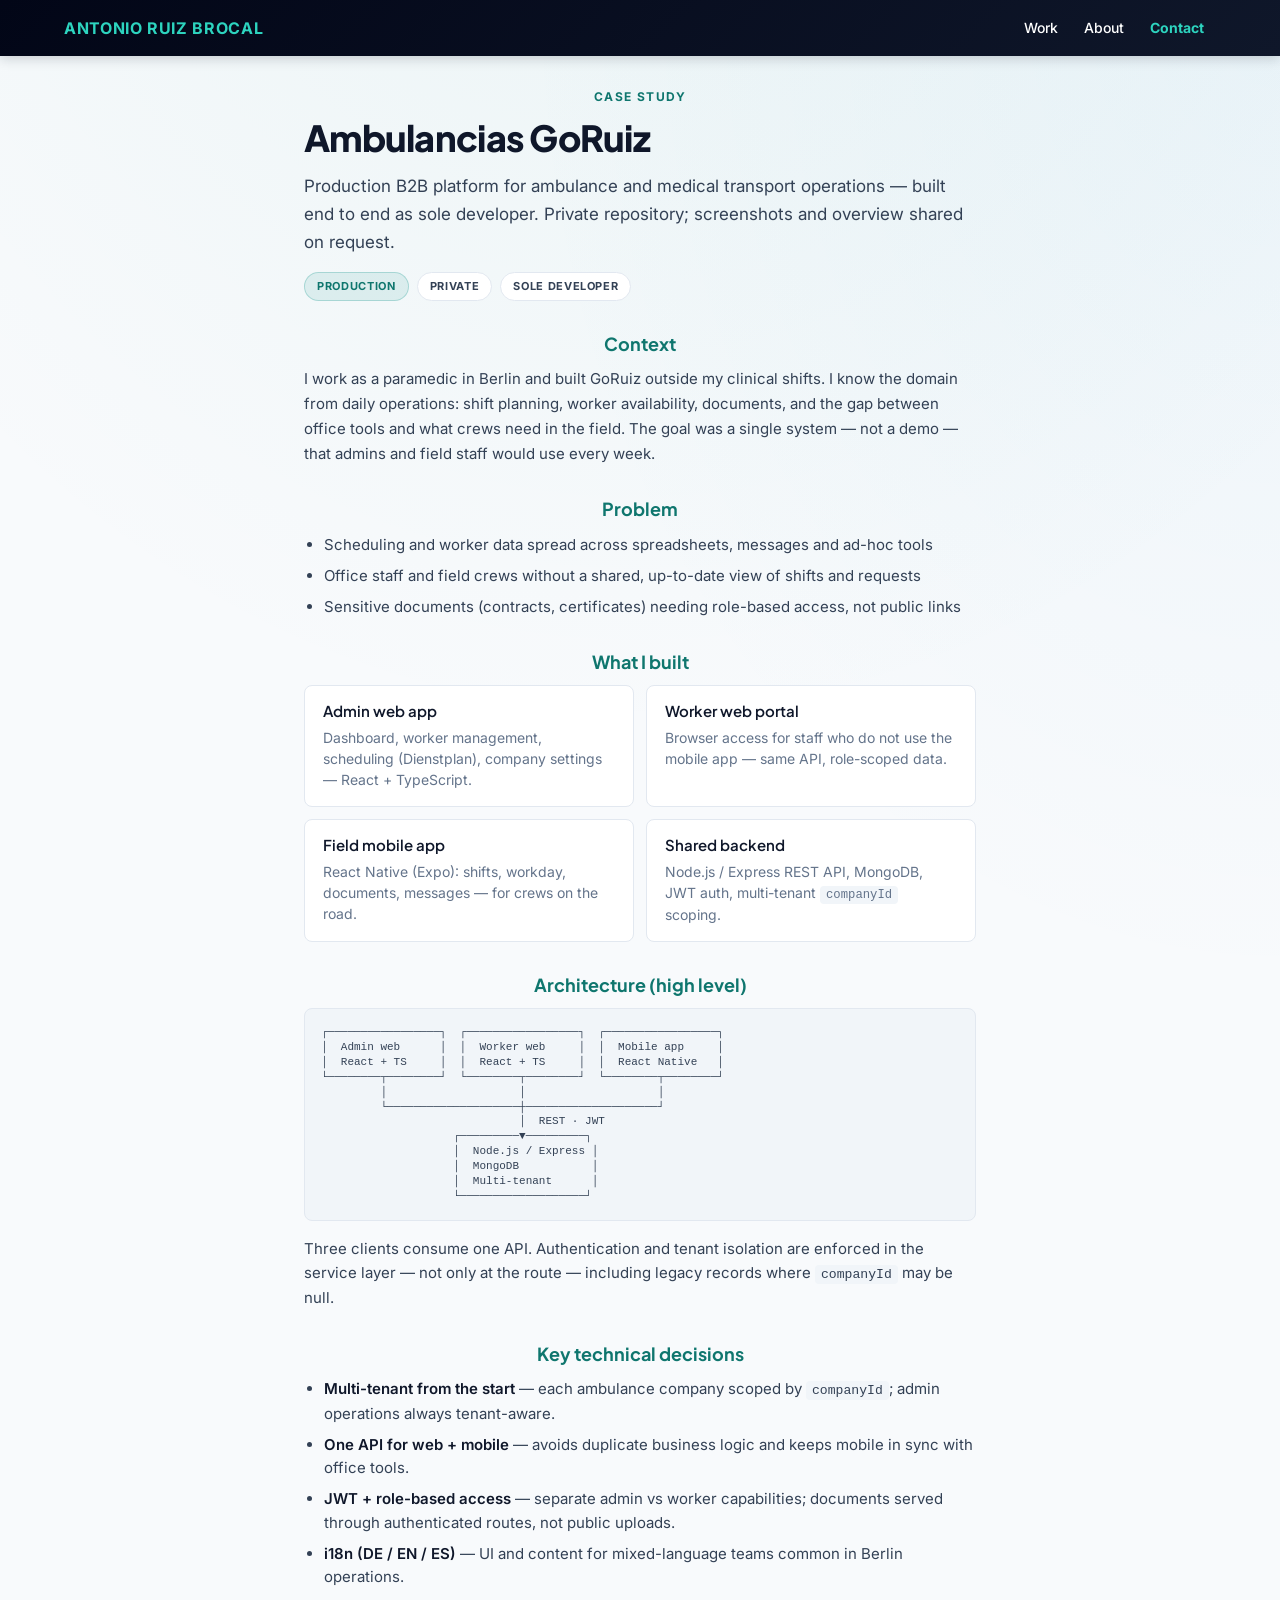
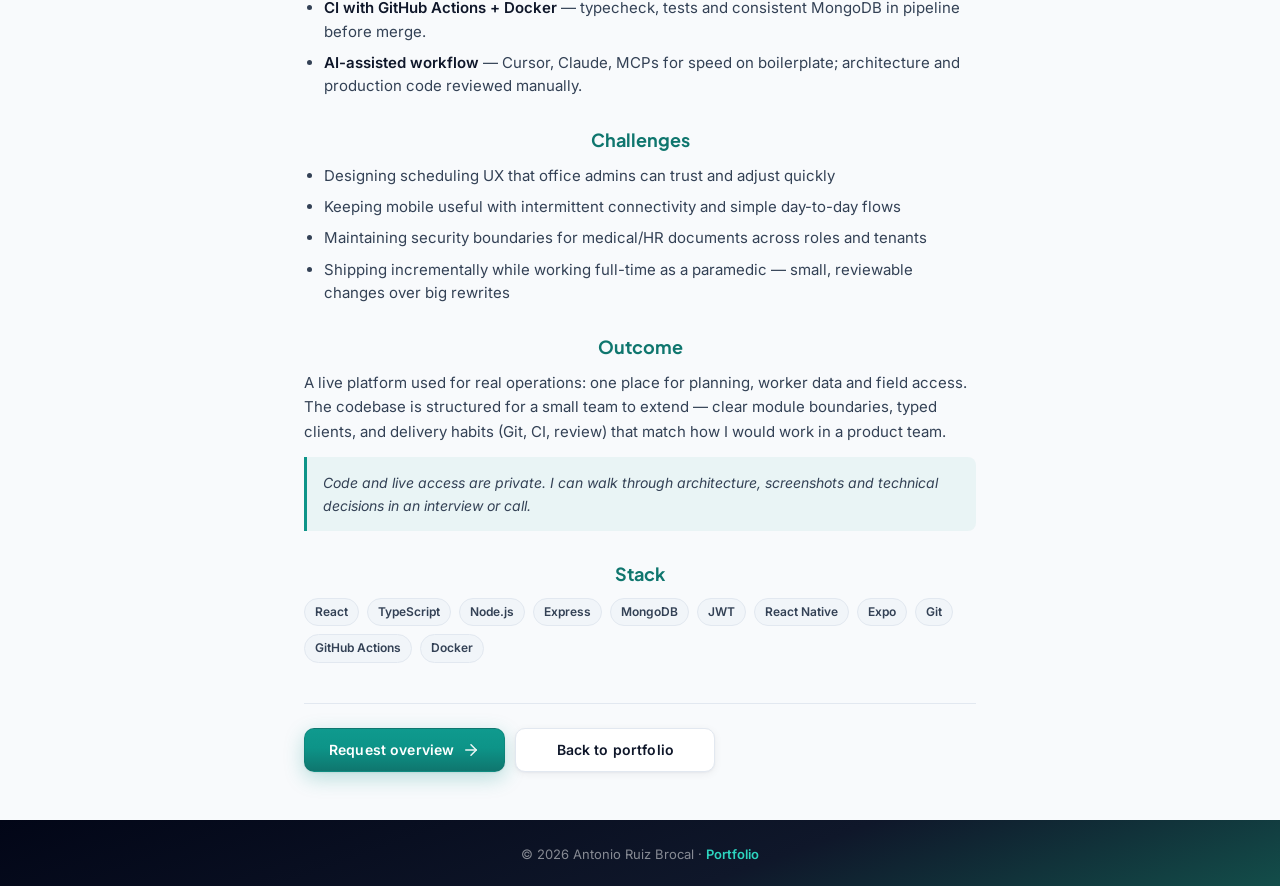
==== goruiz-case-study.html @ 302f7729 "Add GoRuiz technical case study page. Link a dedicated case study from the featured project with arc" ====
<!DOCTYPE html>
<html lang="en">
<head>
  <meta charset="UTF-8">
  <meta name="viewport" content="width=device-width, initial-scale=1.0">
  <meta name="description" content="Case study: Ambulancias GoRuiz — production B2B platform for ambulance operations. Full-stack: React, TypeScript, Node.js, React Native.">
  <title>Case study · Ambulancias GoRuiz | Antonio Ruiz Brocal</title>
  <link rel="preconnect" href="https://fonts.googleapis.com">
  <link rel="preconnect" href="https://fonts.gstatic.com" crossorigin>
  <link href="https://fonts.googleapis.com/css2?family=Inter:wght@400;500;600;700&family=Plus+Jakarta+Sans:wght@600;700;800&display=swap" rel="stylesheet">
  <link rel="stylesheet" href="styles.css">
</head>
<body>

  <header class="site-header">
    <div class="header-inner">
      <div class="logo"><a href="index.html">Antonio Ruiz Brocal</a></div>
      <button class="nav-toggle" type="button" aria-expanded="false" aria-controls="main-nav" aria-label="Open menu">
        <span class="nav-toggle-bar"></span>
        <span class="nav-toggle-bar"></span>
        <span class="nav-toggle-bar"></span>
      </button>
      <nav class="main-nav" id="main-nav">
        <ul>
          <li><a href="index.html#proyectos" class="nav-link">Work</a></li>
          <li><a href="index.html#about_me" class="nav-link">About</a></li>
          <li><a href="index.html#contacto" class="nav-link nav-link-cta">Contact</a></li>
        </ul>
      </nav>
    </div>
  </header>

  <main class="case-study-page">
    <article class="section-inner case-study-article">
      <p class="section-label">Case study</p>
      <header class="case-study-header">
        <h1>Ambulancias GoRuiz</h1>
        <p class="case-study-lead">
          Production B2B platform for ambulance and medical transport operations — built end to end as sole developer.
          Private repository; screenshots and overview shared on request.
        </p>
        <div class="project-badges">
          <span class="project-type">Production</span>
          <span class="project-type project-type-muted">Private</span>
          <span class="project-type project-type-muted">Sole developer</span>
        </div>
      </header>

      <section class="case-study-section">
        <h2>Context</h2>
        <p>
          I work as a paramedic in Berlin and built GoRuiz outside my clinical shifts. I know the domain from daily
          operations: shift planning, worker availability, documents, and the gap between office tools and what crews
          need in the field. The goal was a single system — not a demo — that admins and field staff would use every week.
        </p>
      </section>

      <section class="case-study-section">
        <h2>Problem</h2>
        <ul class="case-study-list">
          <li>Scheduling and worker data spread across spreadsheets, messages and ad-hoc tools</li>
          <li>Office staff and field crews without a shared, up-to-date view of shifts and requests</li>
          <li>Sensitive documents (contracts, certificates) needing role-based access, not public links</li>
        </ul>
      </section>

      <section class="case-study-section">
        <h2>What I built</h2>
        <div class="case-study-grid">
          <div class="case-study-card">
            <h3>Admin web app</h3>
            <p>Dashboard, worker management, scheduling (Dienstplan), company settings — React + TypeScript.</p>
          </div>
          <div class="case-study-card">
            <h3>Worker web portal</h3>
            <p>Browser access for staff who do not use the mobile app — same API, role-scoped data.</p>
          </div>
          <div class="case-study-card">
            <h3>Field mobile app</h3>
            <p>React Native (Expo): shifts, workday, documents, messages — for crews on the road.</p>
          </div>
          <div class="case-study-card">
            <h3>Shared backend</h3>
            <p>Node.js / Express REST API, MongoDB, JWT auth, multi-tenant <code>companyId</code> scoping.</p>
          </div>
        </div>
      </section>

      <section class="case-study-section">
        <h2>Architecture (high level)</h2>
        <pre class="case-study-diagram" aria-label="Architecture diagram">┌─────────────────┐  ┌─────────────────┐  ┌─────────────────┐
│  Admin web      │  │  Worker web     │  │  Mobile app     │
│  React + TS     │  │  React + TS     │  │  React Native   │
└────────┬────────┘  └────────┬────────┘  └────────┬────────┘
         │                    │                    │
         └────────────────────┼────────────────────┘
                              │  REST · JWT
                    ┌─────────▼─────────┐
                    │  Node.js / Express │
                    │  MongoDB           │
                    │  Multi-tenant      │
                    └───────────────────┘</pre>
        <p>
          Three clients consume one API. Authentication and tenant isolation are enforced in the service layer —
          not only at the route — including legacy records where <code>companyId</code> may be null.
        </p>
      </section>

      <section class="case-study-section">
        <h2>Key technical decisions</h2>
        <ul class="case-study-list">
          <li><strong>Multi-tenant from the start</strong> — each ambulance company scoped by <code>companyId</code>; admin operations always tenant-aware.</li>
          <li><strong>One API for web + mobile</strong> — avoids duplicate business logic and keeps mobile in sync with office tools.</li>
          <li><strong>JWT + role-based access</strong> — separate admin vs worker capabilities; documents served through authenticated routes, not public uploads.</li>
          <li><strong>i18n (DE / EN / ES)</strong> — UI and content for mixed-language teams common in Berlin operations.</li>
          <li><strong>CI with GitHub Actions + Docker</strong> — typecheck, tests and consistent MongoDB in pipeline before merge.</li>
          <li><strong>AI-assisted workflow</strong> — Cursor, Claude, MCPs for speed on boilerplate; architecture and production code reviewed manually.</li>
        </ul>
      </section>

      <section class="case-study-section">
        <h2>Challenges</h2>
        <ul class="case-study-list">
          <li>Designing scheduling UX that office admins can trust and adjust quickly</li>
          <li>Keeping mobile useful with intermittent connectivity and simple day-to-day flows</li>
          <li>Maintaining security boundaries for medical/HR documents across roles and tenants</li>
          <li>Shipping incrementally while working full-time as a paramedic — small, reviewable changes over big rewrites</li>
        </ul>
      </section>

      <section class="case-study-section">
        <h2>Outcome</h2>
        <p>
          A live platform used for real operations: one place for planning, worker data and field access.
          The codebase is structured for a small team to extend — clear module boundaries, typed clients,
          and delivery habits (Git, CI, review) that match how I would work in a product team.
        </p>
        <p class="case-study-note">
          Code and live access are private. I can walk through architecture, screenshots and technical decisions in an interview or call.
        </p>
      </section>

      <section class="case-study-section">
        <h2>Stack</h2>
        <ul class="stack-tags stack-tags-sm">
          <li>React</li><li>TypeScript</li><li>Node.js</li><li>Express</li><li>MongoDB</li>
          <li>JWT</li><li>React Native</li><li>Expo</li><li>Git</li><li>GitHub Actions</li><li>Docker</li>
        </ul>
      </section>

      <div class="case-study-actions">
        <a href="index.html#contacto" class="btn btn-primary btn-project">
          <span>Request overview</span>
          <svg class="btn-svg" width="18" height="18" viewBox="0 0 24 24" fill="none" stroke="currentColor" stroke-width="2" stroke-linecap="round" stroke-linejoin="round" aria-hidden="true"><path d="M5 12h14"/><path d="m12 5 7 7-7 7"/></svg>
        </a>
        <a href="index.html#proyectos" class="btn btn-secondary btn-project">Back to portfolio</a>
      </div>
    </article>
  </main>

  <footer class="page-footer case-study-footer">
    <div class="section-inner">
      <p class="footer-copy">&copy; 2026 Antonio Ruiz Brocal · <a class="back" href="index.html">Portfolio</a></p>
    </div>
  </footer>

  <script src="script.js"></script>
</body>
</html>
---- styles.css ----
/* =============================================
   Design tokens
   ============================================= */
:root {
  /* Slate + Teal — Option A */
  --color-slate-950: #020617;
  --color-slate-900: #0f172a;
  --color-slate-800: #1e293b;
  --color-slate-700: #334155;
  --color-teal-700: #0f766e;
  --color-teal-600: #0d9488;
  --color-teal-400: #2dd4bf;
  --color-sky-600: #0284c7;
  --color-bg: #f8fafc;
  --color-bg-alt: #f1f5f9;
  --color-surface: #ffffff;
  --color-text: #334155;
  --color-text-muted: #64748b;
  --color-border: #e2e8f0;
  --color-heading: #0f172a;
  /* Semantic aliases used across the stylesheet */
  --color-navy: var(--color-slate-900);
  --color-navy-dark: var(--color-slate-950);
  --color-accent: var(--color-teal-600);
  --color-accent-hover: var(--color-teal-700);
  --color-accent-light: var(--color-teal-400);
  --color-link: var(--color-sky-600);
  --header-height: 3.5rem;
  --radius: 12px;
  --radius-sm: 8px;
  --shadow-sm: 0 1px 3px rgba(15, 23, 42, 0.06);
  --shadow-md: 0 4px 20px rgba(15, 23, 42, 0.1);
  --max-width: 72rem;
  --font: "Inter", system-ui, -apple-system, sans-serif;
  --font-display: "Plus Jakarta Sans", var(--font);
}

/* =============================================
   Base
   ============================================= */
*,
*::before,
*::after {
  box-sizing: border-box;
}

html {
  scroll-behavior: smooth;
  scroll-padding-top: calc(var(--header-height) + 1rem);
}

body {
  margin: 0;
  font-family: var(--font);
  font-size: 0.9375rem;
  line-height: 1.55;
  color: var(--color-text);
  background-color: var(--color-bg);
  background-image:
    radial-gradient(ellipse 80% 50% at 50% -20%, rgba(13, 148, 136, 0.07), transparent),
    radial-gradient(ellipse 60% 40% at 100% 0%, rgba(2, 132, 199, 0.05), transparent);
  -webkit-font-smoothing: antialiased;
}

img {
  max-width: 100%;
  height: auto;
  display: block;
}

a {
  color: inherit;
}

strong {
  font-weight: 600;
  color: var(--color-heading);
}

h1, h2, h3, h4 {
  color: var(--color-heading);
  line-height: 1.25;
  margin-top: 0;
  font-family: var(--font-display);
}

.text-gradient {
  background: linear-gradient(135deg, var(--color-teal-600) 0%, var(--color-teal-400) 50%, var(--color-sky-600) 100%);
  -webkit-background-clip: text;
  background-clip: text;
  -webkit-text-fill-color: transparent;
}

h1 {
  font-size: clamp(1.75rem, 5vw, 2.75rem);
  font-weight: 800;
  margin-bottom: 0.875rem;
  text-align: left;
  letter-spacing: -0.02em;
}

h2,
.section-heading {
  font-size: clamp(1.25rem, 3.5vw, 1.625rem);
  font-weight: 700;
  text-align: center;
  margin-bottom: 1rem;
}

.section-heading-light {
  color: #fff;
}

h3 {
  font-size: clamp(1.0625rem, 2.5vw, 1.25rem);
  font-weight: 600;
  margin-bottom: 0.75rem;
}

p {
  margin: 0 0 0.75rem;
}

.prose p:last-child {
  margin-bottom: 0;
}

.section-inner {
  width: min(100% - 2rem, var(--max-width));
  margin-inline: auto;
}

.section-block {
  padding: 3rem 0;
}

.section-block-alt {
  background: var(--color-bg-alt);
  background-image: linear-gradient(180deg, var(--color-bg-alt) 0%, rgba(241, 245, 249, 0.5) 100%);
}

.section-block-work {
  padding-bottom: 3.5rem;
}

.section-block-work .section-intro {
  margin-bottom: 2.25rem;
}

.section-label {
  display: block;
  text-align: center;
  font-size: 0.75rem;
  font-weight: 700;
  letter-spacing: 0.12em;
  text-transform: uppercase;
  color: var(--color-teal-700);
  margin-bottom: 0.5rem;
}

.section-label-spaced {
  margin-top: 2.5rem;
}

.section-label-light {
  color: rgba(255, 255, 255, 0.7);
}

.section-intro {
  text-align: center;
  color: var(--color-text-muted);
  max-width: 32rem;
  margin: -0.25rem auto 1.75rem;
  font-size: 1rem;
  line-height: 1.6;
}

.section-card {
  background: var(--color-surface);
  border: 1px solid var(--color-border);
  border-radius: var(--radius);
  box-shadow: var(--shadow-sm);
  padding: 1.25rem 1.375rem;
  transition: box-shadow 0.25s, transform 0.25s;
}

.section-card:hover {
  box-shadow: var(--shadow-md);
}

/* =============================================
   Buttons
   ============================================= */
.btn {
  display: inline-flex;
  align-items: center;
  justify-content: center;
  gap: 0.5rem;
  min-height: 2.75rem;
  padding: 0.625rem 1.375rem;
  font-family: var(--font);
  font-size: 0.875rem;
  font-weight: 600;
  letter-spacing: 0.01em;
  text-decoration: none;
  border-radius: 0.625rem;
  border: 1px solid transparent;
  white-space: nowrap;
  transition:
    background 0.2s ease,
    color 0.2s ease,
    border-color 0.2s ease,
    box-shadow 0.2s ease,
    transform 0.2s ease;
  cursor: pointer;
}

.btn-lg {
  min-height: 3rem;
  padding: 0.75rem 1.5rem;
  font-size: 0.9375rem;
  border-radius: 0.6875rem;
}

.btn-svg {
  flex-shrink: 0;
  opacity: 0.92;
  transition: transform 0.2s ease;
}

.btn:hover .btn-svg,
.btn:focus-visible .btn-svg {
  transform: translateX(2px);
}

.btn:hover,
.btn:focus-visible {
  transform: translateY(-2px);
}

.btn:active {
  transform: translateY(0);
}

.btn-primary {
  background: linear-gradient(180deg, #0f9a8e 0%, var(--color-teal-600) 45%, var(--color-teal-700) 100%);
  color: #fff;
  border-color: rgba(15, 118, 110, 0.4);
  box-shadow:
    0 1px 2px rgba(15, 23, 42, 0.06),
    0 6px 20px rgba(13, 148, 136, 0.28);
}

.btn-primary:hover,
.btn-primary:focus-visible {
  background: linear-gradient(180deg, #14b8a6 0%, var(--color-teal-600) 50%, var(--color-teal-700) 100%);
  border-color: rgba(15, 118, 110, 0.55);
  box-shadow:
    0 2px 4px rgba(15, 23, 42, 0.08),
    0 10px 28px rgba(13, 148, 136, 0.35);
  color: #fff;
}

.btn-secondary {
  background: var(--color-surface);
  color: var(--color-heading);
  border-color: var(--color-border);
  box-shadow:
    0 1px 2px rgba(15, 23, 42, 0.04),
    0 2px 8px rgba(15, 23, 42, 0.06);
}

.btn-secondary:hover,
.btn-secondary:focus-visible {
  background: var(--color-surface);
  color: var(--color-heading);
  border-color: var(--color-slate-700);
  box-shadow:
    0 2px 4px rgba(15, 23, 42, 0.06),
    0 8px 20px rgba(15, 23, 42, 0.1);
}

.btn-ghost {
  background: rgba(255, 255, 255, 0.65);
  backdrop-filter: blur(6px);
  color: var(--color-heading);
  border-color: var(--color-border);
  box-shadow: 0 1px 2px rgba(15, 23, 42, 0.04);
}

.btn-ghost:hover,
.btn-ghost:focus-visible {
  background: var(--color-surface);
  border-color: var(--color-slate-700);
  box-shadow: 0 4px 14px rgba(15, 23, 42, 0.08);
}

.btn-outline {
  background: transparent;
  color: var(--color-heading);
  border-color: var(--color-border);
}

.btn-outline:hover,
.btn-outline:focus-visible {
  border-color: var(--color-slate-700);
  background: rgba(15, 23, 42, 0.03);
}

.btn-project {
  min-width: 12.5rem;
  padding-inline: 1.5rem;
}

.btn-light {
  background: linear-gradient(180deg, #0f9a8e 0%, var(--color-teal-600) 100%);
  color: #fff;
  border-color: rgba(45, 212, 191, 0.25);
  box-shadow: 0 6px 20px rgba(13, 148, 136, 0.3);
}

.btn-light:hover,
.btn-light:focus-visible {
  background: linear-gradient(180deg, #14b8a6 0%, var(--color-teal-600) 100%);
  border-color: rgba(45, 212, 191, 0.4);
  color: #fff;
}

.btn-light-outline {
  color: #fff;
  border-color: rgba(255, 255, 255, 0.35);
  background: rgba(255, 255, 255, 0.06);
}

.btn-light-outline:hover,
.btn-light-outline:focus-visible {
  background: rgba(255, 255, 255, 0.12);
  border-color: rgba(255, 255, 255, 0.6);
}

/* =============================================
   Header
   ============================================= */
.site-header {
  position: fixed;
  top: 0;
  left: 0;
  right: 0;
  z-index: 1000;
  height: var(--header-height);
  background: linear-gradient(135deg, var(--color-slate-950) 0%, var(--color-slate-900) 100%);
  box-shadow: 0 2px 12px rgba(15, 23, 42, 0.2);
}

.header-inner {
  display: flex;
  align-items: center;
  justify-content: space-between;
  height: 100%;
  width: min(100% - 2rem, var(--max-width));
  margin-inline: auto;
  gap: 1rem;
}

.logo {
  font-size: clamp(0.8125rem, 2.5vw, 1rem);
  font-weight: 700;
  text-transform: uppercase;
  letter-spacing: 0.04em;
  flex-shrink: 0;
}

.logo a {
  color: var(--color-accent-light);
  text-decoration: none;
  transition: color 0.2s;
}

.logo a:hover,
.logo a:focus-visible {
  color: #fff;
}

.nav-toggle {
  display: flex;
  flex-direction: column;
  justify-content: center;
  gap: 5px;
  width: 2.5rem;
  height: 2.5rem;
  padding: 0.5rem;
  background: transparent;
  border: 1px solid rgba(255, 255, 255, 0.3);
  border-radius: var(--radius-sm);
  cursor: pointer;
  z-index: 1001;
}

.nav-toggle-bar {
  display: block;
  width: 100%;
  height: 2px;
  background: #fff;
  border-radius: 2px;
  transition: transform 0.25s, opacity 0.25s;
}

.nav-toggle[aria-expanded="true"] .nav-toggle-bar:nth-child(1) {
  transform: translateY(7px) rotate(45deg);
}

.nav-toggle[aria-expanded="true"] .nav-toggle-bar:nth-child(2) {
  opacity: 0;
}

.nav-toggle[aria-expanded="true"] .nav-toggle-bar:nth-child(3) {
  transform: translateY(-7px) rotate(-45deg);
}

.main-nav {
  position: fixed;
  inset: 0;
  top: var(--header-height);
  background: rgba(15, 23, 42, 0.97);
  backdrop-filter: blur(8px);
  display: flex;
  align-items: flex-start;
  justify-content: center;
  padding-top: 2rem;
  transform: translateX(100%);
  transition: transform 0.3s ease;
  visibility: hidden;
}

.main-nav.is-open {
  transform: translateX(0);
  visibility: visible;
}

.main-nav ul {
  list-style: none;
  margin: 0;
  padding: 0;
  display: flex;
  flex-direction: column;
  align-items: center;
  gap: 0.25rem;
  width: 100%;
}

.main-nav li {
  width: 100%;
  text-align: center;
}

.nav-link {
  display: block;
  padding: 0.875rem 1.5rem;
  color: #fff;
  text-decoration: none;
  font-size: 1.0625rem;
  font-weight: 500;
  border-radius: var(--radius-sm);
  transition: color 0.2s, background 0.2s;
}

.nav-link:hover,
.nav-link:focus-visible {
  color: var(--color-accent-light);
  background: rgba(255, 255, 255, 0.08);
}

.nav-link-cta {
  color: var(--color-accent-light);
  font-weight: 700;
}

@media (min-width: 768px) {
  .nav-toggle {
    display: none;
  }

  .main-nav {
    position: static;
    inset: auto;
    background: transparent;
    backdrop-filter: none;
    transform: none;
    visibility: visible;
    padding: 0;
    display: block;
  }

  .main-nav ul {
    flex-direction: row;
    gap: 0.125rem;
    width: auto;
  }

  .main-nav li {
    width: auto;
  }

  .nav-link {
    padding: 0.5rem 0.75rem;
    font-size: 0.875rem;
  }
}

/* =============================================
   Hero
   ============================================= */
.hero {
  position: relative;
  padding-top: calc(var(--header-height) + 2.5rem);
  padding-bottom: 3rem;
  overflow: hidden;
}

.hero-bg {
  position: absolute;
  inset: 0;
  pointer-events: none;
  background:
    radial-gradient(circle at 20% 30%, rgba(13, 148, 136, 0.12) 0%, transparent 45%),
    radial-gradient(circle at 85% 20%, rgba(2, 132, 199, 0.1) 0%, transparent 40%),
    radial-gradient(circle at 50% 100%, rgba(15, 23, 42, 0.04) 0%, transparent 50%);
}

.hero-inner {
  position: relative;
  max-width: 42rem;
  margin-inline: auto;
  text-align: center;
}

.hero-inner h1 {
  text-align: center;
}

.hero-badge {
  display: inline-block;
  margin: 0 0 0.875rem;
  padding: 0.3125rem 0.875rem;
  font-size: 0.75rem;
  font-weight: 600;
  color: var(--color-teal-700);
  background: rgba(13, 148, 136, 0.1);
  border: 1px solid rgba(13, 148, 136, 0.25);
  border-radius: 999px;
  box-shadow: 0 2px 8px rgba(13, 148, 136, 0.08);
}

.hero-subtitle {
  font-size: clamp(1rem, 2.4vw, 1.125rem);
  color: var(--color-text);
  margin-bottom: 1.25rem;
  margin-inline: auto;
  line-height: 1.65;
}

.hero-stats {
  list-style: none;
  margin: 0 0 1.25rem;
  padding: 0;
  display: grid;
  grid-template-columns: repeat(3, 1fr);
  gap: 0.625rem;
  max-width: 36rem;
  margin-inline: auto;
}

.hero-stats li {
  display: flex;
  flex-direction: column;
  align-items: center;
  gap: 0.125rem;
  padding: 0.75rem 0.5rem;
  background: var(--color-surface);
  border: 1px solid var(--color-border);
  border-radius: var(--radius-sm);
  box-shadow: var(--shadow-sm);
}

.hero-stats strong {
  font-family: var(--font-display);
  font-size: clamp(0.9375rem, 2.5vw, 1.125rem);
  font-weight: 800;
  color: var(--color-teal-700);
  letter-spacing: -0.02em;
}

.hero-stats span {
  font-size: 0.6875rem;
  font-weight: 500;
  color: var(--color-text-muted);
  text-align: center;
  line-height: 1.3;
}

.hero-status {
  font-size: 0.8125rem;
  color: var(--color-text);
  margin-bottom: 1.5rem;
  margin-inline: auto;
  padding: 0.875rem 1rem;
  background: rgba(255, 255, 255, 0.7);
  backdrop-filter: blur(8px);
  border: 1px solid var(--color-border);
  border-left: 4px solid var(--color-accent);
  border-radius: var(--radius-sm);
  line-height: 1.55;
  text-align: left;
  max-width: 36rem;
  box-shadow: var(--shadow-sm);
}

.hero-status strong {
  color: var(--color-heading);
}

.hero-actions {
  display: flex;
  flex-wrap: wrap;
  gap: 0.75rem;
  justify-content: center;
}

@media (max-width: 520px) {
  .hero-actions {
    flex-direction: column;
    align-items: stretch;
    width: 100%;
    max-width: 18rem;
    margin-inline: auto;
  }
}

@media (max-width: 480px) {
  .hero-stats {
    grid-template-columns: 1fr;
    max-width: 14rem;
  }
}

/* =============================================
   Featured project
   ============================================= */
.featured-project {
  display: flex;
  flex-direction: column;
  gap: 2rem;
  width: 100%;
}

.project-top {
  width: 100%;
}

.project-header {
  display: flex;
  flex-wrap: wrap;
  align-items: center;
  justify-content: space-between;
  gap: 0.75rem 1.5rem;
  margin-bottom: 1rem;
}

.project-header h3 {
  margin: 0;
  font-size: clamp(1.375rem, 3vw, 1.75rem);
  text-align: left;
}

.project-badges {
  display: flex;
  flex-wrap: wrap;
  gap: 0.5rem;
}

.project-type {
  font-size: 0.6875rem;
  font-weight: 700;
  text-transform: uppercase;
  letter-spacing: 0.06em;
  padding: 0.3125rem 0.75rem;
  border-radius: 999px;
  background: rgba(13, 148, 136, 0.1);
  color: var(--color-teal-700);
  border: 1px solid rgba(13, 148, 136, 0.25);
  white-space: nowrap;
}

.project-type-muted {
  background: var(--color-surface);
  color: var(--color-slate-700);
  border-color: var(--color-border);
}

.project-role {
  font-size: 0.9375rem;
  color: var(--color-text-muted);
  margin-bottom: 0.875rem;
}

.project-summary {
  font-size: 1rem;
  line-height: 1.65;
  margin-bottom: 0;
  max-width: none;
}

.case-study {
  list-style: none;
  margin: 0;
  padding: 0;
  display: flex;
  flex-direction: column;
  gap: 0.75rem;
}

.case-study-row {
  display: grid;
  grid-template-columns: 1fr;
  gap: 0.875rem;
  width: 100%;
}

.case-study li {
  font-size: 0.875rem;
  line-height: 1.5;
  padding: 1rem 1.125rem;
  background: var(--color-surface);
  border: 1px solid var(--color-border);
  border-radius: var(--radius-sm);
  border-left: 4px solid rgba(13, 148, 136, 0.45);
}

.case-study li strong {
  display: block;
  font-size: 0.6875rem;
  font-weight: 700;
  letter-spacing: 0.08em;
  text-transform: uppercase;
  color: var(--color-teal-700);
  margin-bottom: 0.375rem;
}

.project-gallery {
  width: 100%;
  background: var(--color-bg-alt);
  border: 1px solid var(--color-border);
  border-radius: calc(var(--radius) + 4px);
  padding: 1.75rem 1.25rem;
  display: flex;
  flex-direction: column;
  gap: 2rem;
}

.showcase-group {
  display: flex;
  flex-direction: column;
  gap: 1rem;
  width: 100%;
}

.showcase-group-label {
  margin: 0;
  font-size: 0.75rem;
  font-weight: 700;
  letter-spacing: 0.1em;
  text-transform: uppercase;
  color: var(--color-teal-700);
}

.showcase-row {
  display: grid;
  gap: 1.25rem;
  width: 100%;
}

.showcase-row-web {
  grid-template-columns: 1fr;
}

.showcase-row-mobile {
  grid-template-columns: repeat(2, minmax(0, 1fr));
  max-width: 22rem;
  margin-inline: auto;
}

.showcase-item {
  margin: 0;
  display: flex;
  flex-direction: column;
  min-width: 0;
}

.showcase-frame {
  width: 100%;
  overflow: hidden;
  border-radius: var(--radius-sm);
  border: 1px solid var(--color-border);
  box-shadow: var(--shadow-sm);
  background: var(--color-surface);
}

.showcase-frame-web {
  aspect-ratio: 16 / 10;
}

.showcase-frame-mobile {
  aspect-ratio: 9 / 19.5;
  max-width: 11rem;
  margin-inline: auto;
  border-radius: 0.75rem;
}

.showcase-item img {
  width: 100%;
  height: 100%;
  display: block;
  object-fit: cover;
  object-position: top left;
}

.showcase-frame-mobile img {
  object-fit: contain;
  object-position: top center;
  background: var(--color-surface);
}

.showcase-item-featured .showcase-frame {
  border-color: var(--color-accent);
  box-shadow: 0 4px 20px rgba(13, 148, 136, 0.12);
}

.showcase-item figcaption {
  margin-top: 0.5rem;
  font-size: 0.75rem;
  font-weight: 600;
  color: var(--color-text-muted);
  text-align: center;
}

.project-footer {
  display: flex;
  flex-direction: column;
  gap: 1.25rem;
  width: 100%;
  padding-top: 0.25rem;
}

.project-footer-tags {
  width: 100%;
}

.stack-heading {
  margin: 0 0 0.625rem;
  font-size: 0.6875rem;
  font-weight: 700;
  letter-spacing: 0.1em;
  text-transform: uppercase;
  color: var(--color-text-muted);
}

.stack-heading-spaced {
  margin-top: 1rem;
}

.stack-tags-work {
  display: grid;
  grid-template-columns: repeat(2, minmax(0, 1fr));
  gap: 0.5rem;
  margin: 0;
  width: 100%;
}

.stack-tags-work li {
  display: flex;
  align-items: center;
  justify-content: center;
  text-align: center;
  font-size: 0.8125rem;
  font-weight: 600;
  padding: 0.5rem 0.625rem;
  background: var(--color-surface);
  color: var(--color-slate-700);
  border: 1px solid var(--color-border);
  border-radius: var(--radius-sm);
  min-width: 0;
  line-height: 1.25;
}

.stack-tags-delivery {
  grid-template-columns: repeat(3, minmax(0, 1fr));
  max-width: 20rem;
}

.stack-tags-delivery li {
  font-size: 0.75rem;
  padding: 0.4375rem 0.5rem;
  background: var(--color-bg-alt);
}

.featured-project .project-links {
  flex-shrink: 0;
  align-self: flex-end;
  flex-wrap: wrap;
  gap: 0.5rem;
}

.featured-project .btn-project {
  width: 100%;
}

@media (min-width: 768px) {
  .featured-project .btn-project {
    width: auto;
  }
}

@media (max-width: 767px) {
  .featured-project .project-links {
    align-self: stretch;
  }
}

@media (min-width: 640px) {
  .stack-tags-work {
    grid-template-columns: repeat(4, minmax(0, 1fr));
  }

  .showcase-row-web {
    grid-template-columns: repeat(3, minmax(0, 1fr));
    gap: 1.5rem;
  }

  .showcase-row-mobile {
    grid-template-columns: repeat(2, minmax(0, 11rem));
    max-width: none;
    justify-content: center;
    width: fit-content;
    margin-inline: auto;
    gap: 2rem;
  }
}

@media (min-width: 768px) {
  .featured-project {
    gap: 2.25rem;
  }

  .case-study-row {
    grid-template-columns: repeat(3, minmax(0, 1fr));
    gap: 1rem;
  }

  .project-gallery {
    padding: 2rem 2.25rem;
  }

  .project-footer {
    flex-direction: row;
    align-items: flex-end;
    justify-content: space-between;
    gap: 2rem;
  }

  .project-footer-tags {
    flex: 1;
    min-width: 0;
  }

  .stack-tags-work {
    grid-template-columns: repeat(4, minmax(0, 1fr));
  }
}

@media (min-width: 1024px) {
  .project-gallery {
    padding: 2.25rem 2.5rem;
    gap: 2.5rem;
  }
}

.project-note {
  font-size: 0.8125rem;
  color: var(--color-text-muted);
  align-self: center;
}

/* =============================================
   Stack tags
   ============================================= */
.stack-tags {
  list-style: none;
  margin: 0 0 1.25rem;
  padding: 0;
  display: flex;
  flex-wrap: wrap;
  gap: 0.5rem;
  justify-content: flex-start;
}

.stack-tags li {
  font-size: 0.8125rem;
  font-weight: 600;
  padding: 0.375rem 0.75rem;
  background: var(--color-bg-alt);
  color: var(--color-slate-700);
  border: 1px solid var(--color-border);
  border-radius: 999px;
}

.stack-tags-sm li {
  font-size: 0.75rem;
  padding: 0.25rem 0.625rem;
}

.stack-tags-lg {
  justify-content: center;
  max-width: 42rem;
  margin-inline: auto;
}

.stack-tags-lg li {
  font-size: 0.875rem;
  padding: 0.5rem 1rem;
}

/* =============================================
   Projects grid
   ============================================= */
.projects-grid {
  display: grid;
  gap: 0.875rem;
}

.content-project {
  background: var(--color-surface);
  border: 1px solid var(--color-border);
  border-radius: var(--radius);
  padding: 0.875rem;
  display: flex;
  flex-direction: column;
  box-shadow: var(--shadow-sm);
  transition: box-shadow 0.2s, transform 0.2s;
}

.content-project:hover {
  box-shadow: var(--shadow-md);
  transform: translateY(-2px);
}

.content-project h3 {
  text-align: left;
}

.content-project img {
  width: 100%;
  max-height: 110px;
  object-fit: contain;
  margin-bottom: 0.625rem;
  border-radius: var(--radius-sm);
  background: var(--color-bg);
}

.project-thumb {
  display: flex;
  align-items: center;
  justify-content: center;
  width: 100%;
  min-height: 88px;
  margin-bottom: 0.625rem;
  border-radius: var(--radius-sm);
  border: 1px solid var(--color-border);
  background: linear-gradient(135deg, var(--color-slate-900), var(--color-slate-800));
  color: rgba(255, 255, 255, 0.9);
  font-size: 0.75rem;
  font-weight: 600;
  letter-spacing: 0.04em;
}

.content-project p {
  font-size: 0.8125rem;
  flex: 1;
  margin-bottom: 0.625rem;
}

.content-project h3 {
  font-size: 0.9375rem;
  margin-bottom: 0.375rem;
}

.archive-note {
  text-align: center;
  font-size: 0.8125rem;
  color: var(--color-text-muted);
  margin-top: 1.25rem;
  margin-bottom: 0;
  max-width: 32rem;
  margin-inline: auto;
}

.archive-note a {
  color: var(--color-link);
  font-weight: 600;
}

.archive-note a:hover {
  color: var(--color-teal-700);
}

@media (min-width: 640px) {
  .projects-grid {
    grid-template-columns: repeat(2, 1fr);
  }
}

/* =============================================
   Project links
   ============================================= */
.project-links {
  display: flex;
  flex-wrap: wrap;
  align-items: center;
  gap: 0.5rem;
  margin-top: auto;
}

.project-links a:not(.btn) {
  min-height: 2.375rem;
  padding: 0.5rem 1rem;
  font-size: 0.875rem;
  font-weight: 600;
  text-decoration: none;
  border-radius: var(--radius-sm);
  display: inline-flex;
  align-items: center;
  transition: background 0.2s, color 0.2s, border-color 0.2s;
}

.github_link {
  background: var(--color-surface);
  color: var(--color-heading);
  border: 2px solid var(--color-slate-800);
}

.github_link:hover,
.github_link:focus-visible {
  background: var(--color-slate-900);
  color: #fff;
  border-color: var(--color-slate-900);
}

.project_link {
  background: var(--color-accent);
  color: #fff;
  border: 2px solid var(--color-accent);
}

.project_link:hover,
.project_link:focus-visible {
  background: var(--color-accent-hover);
  color: #fff;
  border-color: var(--color-accent-hover);
}

.studycase_link {
  background: var(--color-surface);
  color: #166534;
  border: 2px solid #22c55e;
}

.studycase_link:hover,
.studycase_link:focus-visible {
  background: #166534;
  color: #fff;
}

/* =============================================
   Services
   ============================================= */
.services-grid {
  display: grid;
  gap: 1rem;
  margin-bottom: 1.25rem;
}

.service-card {
  position: relative;
  background: var(--color-surface);
  border: 1px solid var(--color-border);
  border-radius: var(--radius);
  padding: 1.25rem 1.375rem 1.375rem;
  box-shadow: var(--shadow-sm);
  transition: transform 0.25s, box-shadow 0.25s, border-color 0.25s;
  overflow: hidden;
}

.service-card::before {
  content: "";
  position: absolute;
  top: 0;
  left: 0;
  right: 0;
  height: 3px;
  background: linear-gradient(90deg, var(--color-teal-600), var(--color-teal-400));
  opacity: 0;
  transition: opacity 0.25s;
}

.service-card:hover {
  transform: translateY(-4px);
  box-shadow: var(--shadow-md);
  border-color: rgba(13, 148, 136, 0.25);
}

.service-card:hover::before {
  opacity: 1;
}

.service-num {
  display: block;
  font-family: var(--font-display);
  font-size: 2rem;
  font-weight: 800;
  line-height: 1;
  color: rgba(13, 148, 136, 0.15);
  margin-bottom: 0.5rem;
  letter-spacing: -0.04em;
}

.service-card h3 {
  text-align: left;
  color: var(--color-heading);
  font-size: 1rem;
  margin-bottom: 0.5rem;
}

.service-card p {
  font-size: 0.875rem;
  margin: 0;
  color: var(--color-text-muted);
  line-height: 1.55;
}

.engagement-inline {
  text-align: center;
  font-size: 0.875rem;
  margin: 0;
  color: var(--color-text-muted);
}

.engagement-inline a {
  color: var(--color-link);
  font-weight: 600;
  text-decoration: none;
}

.engagement-inline a:hover {
  color: var(--color-teal-700);
  text-decoration: underline;
}

@media (min-width: 768px) {
  .services-grid {
    grid-template-columns: repeat(3, 1fr);
  }
}

/* =============================================
   About & timeline
   ============================================= */
.about-profile {
  display: flex;
  flex-direction: column;
  align-items: center;
  text-align: center;
  margin-bottom: 1.25rem;
}

.about-avatar {
  width: 7rem;
  height: 7rem;
  object-fit: cover;
  object-position: center top;
  border-radius: 1.25rem;
  border: 1px solid var(--color-border);
  box-shadow: 0 8px 28px rgba(15, 23, 42, 0.1);
  margin-bottom: 0.75rem;
  background: var(--color-bg-alt);
}

.about-name {
  margin: 0 0 0.125rem;
  font-size: 1.0625rem;
  font-weight: 700;
  color: var(--color-navy);
}

.about-tagline {
  margin: 0;
  font-size: 0.8125rem;
  color: var(--color-text-muted);
}

.about-grid {
  display: grid;
  gap: 0.875rem;
  max-width: 52rem;
  margin-inline: auto;
}

.stack-label {
  margin: 0.75rem 0 0.375rem;
  font-size: 0.8125rem;
  font-weight: 700;
  letter-spacing: 0.04em;
  text-transform: uppercase;
  color: var(--color-text-muted);
}

.stack-label-spaced {
  margin-top: 1rem;
}

.stack-tags-tooling li {
  background: rgba(13, 148, 136, 0.06);
  border-color: rgba(13, 148, 136, 0.18);
  color: var(--color-teal-700);
}

.stack-tags-engineering li {
  background: rgba(15, 23, 42, 0.04);
  border-color: var(--color-border);
  color: var(--color-slate-700);
}

.about-workflow {
  margin-top: 0.875rem;
  max-width: 52rem;
  margin-inline: auto;
}

.workflow-title {
  text-align: left;
  font-size: 1.0625rem;
  margin-bottom: 0.625rem;
}

.workflow-intro {
  font-size: 0.875rem;
  line-height: 1.6;
  color: var(--color-text-muted);
  margin: 0 0 1.25rem;
  max-width: 42rem;
}

.workflow-groups {
  display: grid;
  gap: 1.25rem;
}

.workflow-group .stack-label {
  margin-top: 0;
}

@media (min-width: 768px) {
  .workflow-groups {
    grid-template-columns: repeat(3, minmax(0, 1fr));
    gap: 1.5rem;
    align-items: start;
  }
}

.timeline-title {
  text-align: left;
  margin-bottom: 0.625rem;
  font-size: 0.9375rem;
}

.timeline {
  list-style: none;
  margin: 0;
  padding: 0;
  display: flex;
  flex-direction: column;
  gap: 0.625rem;
}

.timeline-card {
  background: linear-gradient(180deg, var(--color-surface) 0%, rgba(248, 250, 252, 0.5) 100%);
}

.timeline li {
  display: grid;
  grid-template-columns: 4.5rem 1fr;
  gap: 0.625rem;
  align-items: start;
  font-size: 0.8125rem;
  padding: 0.625rem 0;
  border-bottom: 1px solid var(--color-border);
}

.timeline li:last-of-type {
  border-bottom: none;
  padding-bottom: 0;
}

.timeline-period {
  font-size: 0.6875rem;
  font-weight: 700;
  text-transform: uppercase;
  letter-spacing: 0.04em;
  color: var(--color-teal-700);
  padding-top: 0.125rem;
}

.timeline li p {
  display: none;
}

.about-languages {
  margin-top: 0.625rem;
  padding-top: 0.625rem;
  border-top: 1px solid var(--color-border);
  font-size: 0.8125rem;
  margin-bottom: 0;
}

.about-cv-link {
  margin: 0.625rem 0 0;
  font-size: 0.8125rem;
  color: var(--color-text-muted);
}

.about-cv-link a {
  color: var(--color-link);
  font-weight: 600;
  text-decoration: none;
}

.about-cv-link a:hover {
  color: var(--color-teal-700);
  text-decoration: underline;
}

.background-note {
  margin: 0.875rem 0 0;
  font-size: 0.8125rem;
  color: var(--color-text-muted);
  line-height: 1.5;
  font-style: italic;
  padding: 0.75rem 0.875rem;
  background: rgba(13, 148, 136, 0.06);
  border-left: 3px solid var(--color-accent);
  border-radius: 0 var(--radius-sm) var(--radius-sm) 0;
}

@media (min-width: 768px) {
  .about-grid {
    grid-template-columns: 1.1fr 0.9fr;
  }
}

/* =============================================
   Footer
   ============================================= */
.page-footer {
  background: linear-gradient(160deg, var(--color-slate-950) 0%, var(--color-slate-900) 60%, #134e4a 100%);
  color: #fff;
  padding: 3rem 0 1.5rem;
  text-align: center;
}

.page-footer h2,
.page-footer .section-heading {
  color: #fff;
  margin-bottom: 0.5rem;
}

.footer-text {
  color: rgba(255, 255, 255, 0.8);
  font-size: 0.875rem;
  max-width: 28rem;
  margin: 0 auto 1rem;
}

.contact-actions {
  display: flex;
  flex-wrap: wrap;
  justify-content: center;
  gap: 0.875rem;
  margin-bottom: 0.625rem;
}

.social-link {
  display: inline-flex;
  align-items: center;
  justify-content: center;
  width: 3.25rem;
  height: 3.25rem;
  border-radius: 50%;
  color: #fff;
  text-decoration: none;
  background: rgba(255, 255, 255, 0.07);
  border: 1px solid rgba(255, 255, 255, 0.18);
  box-shadow: 0 4px 16px rgba(0, 0, 0, 0.15);
  transition:
    background 0.2s ease,
    border-color 0.2s ease,
    transform 0.2s ease,
    box-shadow 0.2s ease,
    color 0.2s ease;
}

.social-link:hover,
.social-link:focus-visible {
  background: var(--color-teal-600);
  border-color: rgba(45, 212, 191, 0.45);
  transform: translateY(-3px);
  box-shadow: 0 10px 28px rgba(13, 148, 136, 0.4);
  color: #fff;
}

.social-link svg {
  display: block;
}

.back {
  display: inline-block;
  color: var(--color-accent-light);
  font-weight: 600;
  font-size: 0.8125rem;
  text-decoration: none;
  margin-bottom: 0.625rem;
}

.back:hover,
.back:focus-visible {
  text-decoration: underline;
}

.footer-copy {
  font-size: 0.8125rem;
  color: rgba(255, 255, 255, 0.5);
  margin: 0;
}

/* =============================================
   Case study page
   ============================================= */
.case-study-page {
  padding-top: calc(var(--header-height) + 2rem);
  padding-bottom: 3rem;
}

.case-study-article {
  max-width: 42rem;
}

.case-study-header {
  margin-bottom: 2rem;
}

.case-study-header h1 {
  font-size: clamp(1.75rem, 4vw, 2.25rem);
  margin-bottom: 0.75rem;
}

.case-study-lead {
  font-size: 1.0625rem;
  line-height: 1.65;
  color: var(--color-text);
  margin: 0 0 1rem;
}

.case-study-section {
  margin-bottom: 2rem;
}

.case-study-section h2 {
  font-size: 1.125rem;
  margin-bottom: 0.75rem;
  color: var(--color-teal-700);
}

.case-study-section p {
  margin: 0 0 0.75rem;
  line-height: 1.65;
  color: var(--color-text);
}

.case-study-list {
  margin: 0;
  padding-left: 1.25rem;
  color: var(--color-text);
}

.case-study-list li {
  margin-bottom: 0.5rem;
  line-height: 1.55;
}

.case-study-grid {
  display: grid;
  gap: 0.75rem;
}

.case-study-card {
  padding: 1rem 1.125rem;
  background: var(--color-surface);
  border: 1px solid var(--color-border);
  border-radius: var(--radius-sm);
}

.case-study-card h3 {
  font-size: 0.9375rem;
  margin: 0 0 0.375rem;
}

.case-study-card p {
  margin: 0;
  font-size: 0.875rem;
  color: var(--color-text-muted);
  line-height: 1.5;
}

.case-study-diagram {
  margin: 0 0 1rem;
  padding: 1rem;
  font-family: ui-monospace, "Cascadia Code", Consolas, monospace;
  font-size: 0.6875rem;
  line-height: 1.35;
  background: var(--color-bg-alt);
  border: 1px solid var(--color-border);
  border-radius: var(--radius-sm);
  overflow-x: auto;
  color: var(--color-slate-700);
}

.case-study-section code {
  font-size: 0.875em;
  padding: 0.125rem 0.375rem;
  background: var(--color-bg-alt);
  border-radius: 4px;
}

.case-study-note {
  font-size: 0.875rem;
  color: var(--color-text-muted);
  font-style: italic;
  padding: 0.875rem 1rem;
  background: rgba(13, 148, 136, 0.06);
  border-left: 3px solid var(--color-accent);
  border-radius: 0 var(--radius-sm) var(--radius-sm) 0;
}

.case-study-actions {
  display: flex;
  flex-wrap: wrap;
  gap: 0.625rem;
  margin-top: 2.5rem;
  padding-top: 1.5rem;
  border-top: 1px solid var(--color-border);
}

.case-study-footer {
  padding: 1.5rem 0;
}

.case-study-footer .footer-copy {
  margin: 0;
}

.case-study-footer .back {
  margin: 0;
}

@media (min-width: 640px) {
  .case-study-grid {
    grid-template-columns: repeat(2, 1fr);
  }
}

/* =============================================
   Scroll reveal (content visible without JS)
   ============================================= */
.reveal {
  opacity: 1;
  transform: none;
}

html.reveal-ready .reveal {
  opacity: 0;
  transform: translateY(1.25rem);
  transition: opacity 0.55s ease, transform 0.55s ease;
}

html.reveal-ready .reveal.is-visible {
  opacity: 1;
  transform: translateY(0);
}

/* =============================================
   Accessibility
   ============================================= */
:focus-visible {
  outline: 2px solid var(--color-accent);
  outline-offset: 2px;
}

@media (prefers-reduced-motion: reduce) {
  html {
    scroll-behavior: auto;
  }

  .content-project:hover,
  .btn:hover,
  .service-card:hover,
  .social-link:hover {
    transform: none;
  }

  .btn:hover .btn-svg,
  .btn:focus-visible .btn-svg {
    transform: none;
  }

  .reveal,
  html.reveal-ready .reveal {
    opacity: 1;
    transform: none;
    transition: none;
  }
}
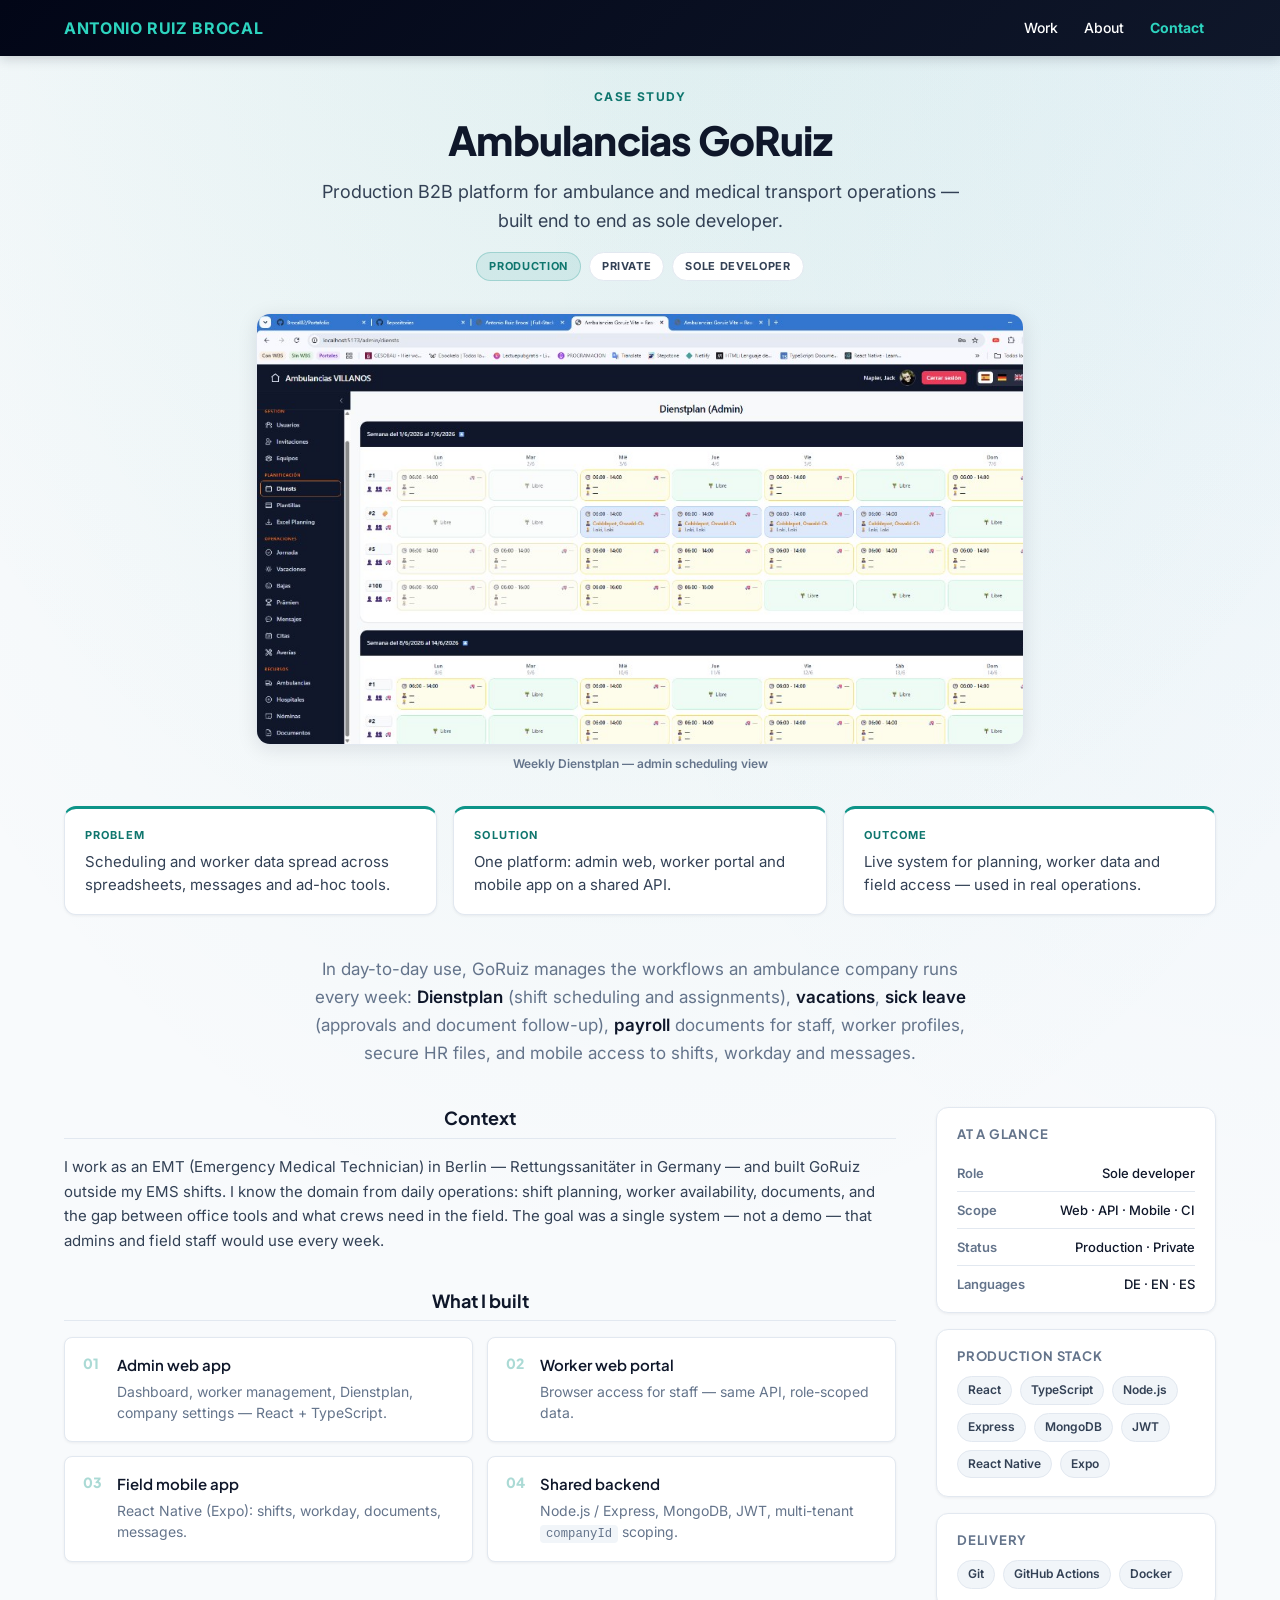
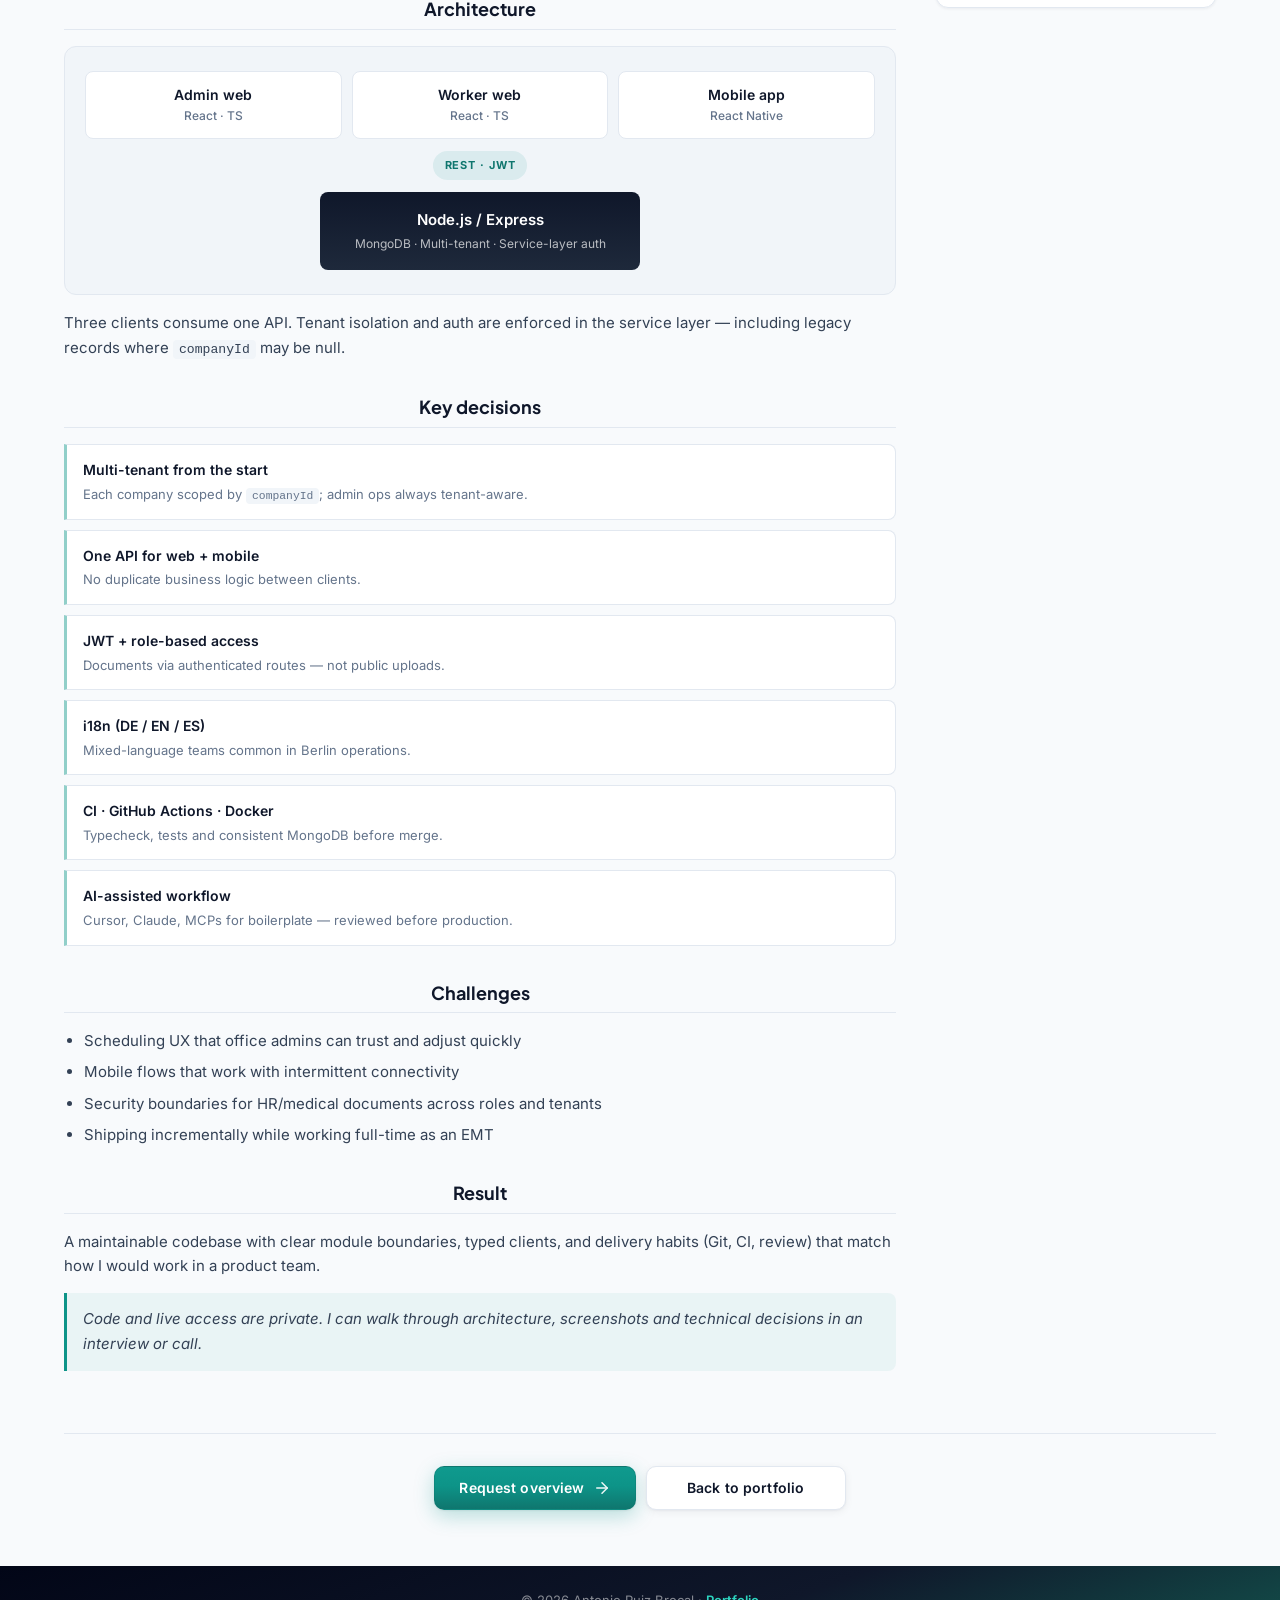
==== commit 7f67c6b5: "Update portfolio: EMT terminology, case study and CV structure. Replace paramedic with EMT across si" ====
--- a/goruiz-case-study.html
+++ b/goruiz-case-study.html
@@ -31,131 +31,195 @@
   </header>
 
   <main class="case-study-page">
-    <article class="section-inner case-study-article">
-      <p class="section-label">Case study</p>
-      <header class="case-study-header">
+    <div class="section-inner case-study-shell">
+
+      <header class="cs-hero">
+        <p class="section-label">Case study</p>
         <h1>Ambulancias GoRuiz</h1>
-        <p class="case-study-lead">
+        <p class="cs-lead">
           Production B2B platform for ambulance and medical transport operations — built end to end as sole developer.
-          Private repository; screenshots and overview shared on request.
         </p>
-        <div class="project-badges">
+        <div class="project-badges cs-badges">
           <span class="project-type">Production</span>
           <span class="project-type project-type-muted">Private</span>
           <span class="project-type project-type-muted">Sole developer</span>
         </div>
       </header>
 
-      <section class="case-study-section">
-        <h2>Context</h2>
-        <p>
-          I work as a paramedic in Berlin and built GoRuiz outside my clinical shifts. I know the domain from daily
-          operations: shift planning, worker availability, documents, and the gap between office tools and what crews
-          need in the field. The goal was a single system — not a demo — that admins and field staff would use every week.
-        </p>
-      </section>
-
-      <section class="case-study-section">
-        <h2>Problem</h2>
-        <ul class="case-study-list">
-          <li>Scheduling and worker data spread across spreadsheets, messages and ad-hoc tools</li>
-          <li>Office staff and field crews without a shared, up-to-date view of shifts and requests</li>
-          <li>Sensitive documents (contracts, certificates) needing role-based access, not public links</li>
-        </ul>
-      </section>
-
-      <section class="case-study-section">
-        <h2>What I built</h2>
-        <div class="case-study-grid">
-          <div class="case-study-card">
-            <h3>Admin web app</h3>
-            <p>Dashboard, worker management, scheduling (Dienstplan), company settings — React + TypeScript.</p>
+      <figure class="cs-preview">
+        <div class="cs-preview-frame">
+          <img src="img/projects/goruiz-diensts.png" alt="GoRuiz weekly Dienstplan scheduling view" loading="lazy">
+        </div>
+        <figcaption>Weekly Dienstplan — admin scheduling view</figcaption>
+      </figure>
+
+      <ul class="cs-highlights">
+        <li>
+          <span class="cs-highlight-label">Problem</span>
+          <p>Scheduling and worker data spread across spreadsheets, messages and ad-hoc tools.</p>
+        </li>
+        <li>
+          <span class="cs-highlight-label">Solution</span>
+          <p>One platform: admin web, worker portal and mobile app on a shared API.</p>
+        </li>
+        <li>
+          <span class="cs-highlight-label">Outcome</span>
+          <p>Live system for planning, worker data and field access — used in real operations.</p>
+        </li>
+      </ul>
+
+      <p class="cs-product-scope">
+        In day-to-day use, GoRuiz manages the workflows an ambulance company runs every week:
+        <strong>Dienstplan</strong> (shift scheduling and assignments), <strong>vacations</strong>,
+        <strong>sick leave</strong> (approvals and document follow-up), <strong>payroll</strong> documents
+        for staff, worker profiles, secure HR files, and mobile access to shifts, workday and messages.
+      </p>
+
+      <div class="cs-layout">
+        <article class="cs-main">
+
+          <section class="cs-block">
+            <h2>Context</h2>
+            <p>
+              I work as an EMT (Emergency Medical Technician) in Berlin — Rettungssanitäter in Germany — and built GoRuiz outside my EMS shifts. I know the domain from daily
+              operations: shift planning, worker availability, documents, and the gap between office tools and what crews
+              need in the field. The goal was a single system — not a demo — that admins and field staff would use every week.
+            </p>
+          </section>
+
+          <section class="cs-block">
+            <h2>What I built</h2>
+            <div class="cs-built-grid">
+              <div class="cs-built-card">
+                <span class="cs-built-icon" aria-hidden="true">01</span>
+                <h3>Admin web app</h3>
+                <p>Dashboard, worker management, Dienstplan, company settings — React + TypeScript.</p>
+              </div>
+              <div class="cs-built-card">
+                <span class="cs-built-icon" aria-hidden="true">02</span>
+                <h3>Worker web portal</h3>
+                <p>Browser access for staff — same API, role-scoped data.</p>
+              </div>
+              <div class="cs-built-card">
+                <span class="cs-built-icon" aria-hidden="true">03</span>
+                <h3>Field mobile app</h3>
+                <p>React Native (Expo): shifts, workday, documents, messages.</p>
+              </div>
+              <div class="cs-built-card">
+                <span class="cs-built-icon" aria-hidden="true">04</span>
+                <h3>Shared backend</h3>
+                <p>Node.js / Express, MongoDB, JWT, multi-tenant <code>companyId</code> scoping.</p>
+              </div>
+            </div>
+          </section>
+
+          <section class="cs-block cs-block-wide">
+            <h2>Architecture</h2>
+            <div class="cs-arch">
+              <div class="cs-arch-clients">
+                <div class="cs-arch-node">Admin web<span>React · TS</span></div>
+                <div class="cs-arch-node">Worker web<span>React · TS</span></div>
+                <div class="cs-arch-node">Mobile app<span>React Native</span></div>
+              </div>
+              <div class="cs-arch-connector" aria-hidden="true">REST · JWT</div>
+              <div class="cs-arch-api">
+                <strong>Node.js / Express</strong>
+                <span>MongoDB · Multi-tenant · Service-layer auth</span>
+              </div>
+            </div>
+            <p class="cs-arch-note">
+              Three clients consume one API. Tenant isolation and auth are enforced in the service layer — including legacy records where <code>companyId</code> may be null.
+            </p>
+          </section>
+
+          <section class="cs-block">
+            <h2>Key decisions</h2>
+            <ul class="cs-decisions">
+              <li>
+                <strong>Multi-tenant from the start</strong>
+                <span>Each company scoped by <code>companyId</code>; admin ops always tenant-aware.</span>
+              </li>
+              <li>
+                <strong>One API for web + mobile</strong>
+                <span>No duplicate business logic between clients.</span>
+              </li>
+              <li>
+                <strong>JWT + role-based access</strong>
+                <span>Documents via authenticated routes — not public uploads.</span>
+              </li>
+              <li>
+                <strong>i18n (DE / EN / ES)</strong>
+                <span>Mixed-language teams common in Berlin operations.</span>
+              </li>
+              <li>
+                <strong>CI · GitHub Actions · Docker</strong>
+                <span>Typecheck, tests and consistent MongoDB before merge.</span>
+              </li>
+              <li>
+                <strong>AI-assisted workflow</strong>
+                <span>Cursor, Claude, MCPs for boilerplate — reviewed before production.</span>
+              </li>
+            </ul>
+          </section>
+
+          <section class="cs-block">
+            <h2>Challenges</h2>
+            <ul class="cs-list">
+              <li>Scheduling UX that office admins can trust and adjust quickly</li>
+              <li>Mobile flows that work with intermittent connectivity</li>
+              <li>Security boundaries for HR/medical documents across roles and tenants</li>
+              <li>Shipping incrementally while working full-time as an EMT</li>
+            </ul>
+          </section>
+
+          <section class="cs-block">
+            <h2>Result</h2>
+            <p>
+              A maintainable codebase with clear module boundaries, typed clients, and delivery habits (Git, CI, review)
+              that match how I would work in a product team.
+            </p>
+            <p class="cs-note">
+              Code and live access are private. I can walk through architecture, screenshots and technical decisions in an interview or call.
+            </p>
+          </section>
+
+        </article>
+
+        <aside class="cs-sidebar">
+          <div class="cs-sidebar-card">
+            <h3>At a glance</h3>
+            <dl class="cs-meta">
+              <div><dt>Role</dt><dd>Sole developer</dd></div>
+              <div><dt>Scope</dt><dd>Web · API · Mobile · CI</dd></div>
+              <div><dt>Status</dt><dd>Production · Private</dd></div>
+              <div><dt>Languages</dt><dd>DE · EN · ES</dd></div>
+            </dl>
           </div>
-          <div class="case-study-card">
-            <h3>Worker web portal</h3>
-            <p>Browser access for staff who do not use the mobile app — same API, role-scoped data.</p>
+          <div class="cs-sidebar-card">
+            <h3>Production stack</h3>
+            <ul class="stack-tags stack-tags-sm cs-sidebar-tags">
+              <li>React</li><li>TypeScript</li><li>Node.js</li><li>Express</li>
+              <li>MongoDB</li><li>JWT</li><li>React Native</li><li>Expo</li>
+            </ul>
           </div>
-          <div class="case-study-card">
-            <h3>Field mobile app</h3>
-            <p>React Native (Expo): shifts, workday, documents, messages — for crews on the road.</p>
+          <div class="cs-sidebar-card">
+            <h3>Delivery</h3>
+            <ul class="stack-tags stack-tags-sm cs-sidebar-tags">
+              <li>Git</li><li>GitHub Actions</li><li>Docker</li>
+            </ul>
           </div>
-          <div class="case-study-card">
-            <h3>Shared backend</h3>
-            <p>Node.js / Express REST API, MongoDB, JWT auth, multi-tenant <code>companyId</code> scoping.</p>
-          </div>
-        </div>
-      </section>
-
-      <section class="case-study-section">
-        <h2>Architecture (high level)</h2>
-        <pre class="case-study-diagram" aria-label="Architecture diagram">┌─────────────────┐  ┌─────────────────┐  ┌─────────────────┐
-│  Admin web      │  │  Worker web     │  │  Mobile app     │
-│  React + TS     │  │  React + TS     │  │  React Native   │
-└────────┬────────┘  └────────┬────────┘  └────────┬────────┘
-         │                    │                    │
-         └────────────────────┼────────────────────┘
-                              │  REST · JWT
-                    ┌─────────▼─────────┐
-                    │  Node.js / Express │
-                    │  MongoDB           │
-                    │  Multi-tenant      │
-                    └───────────────────┘</pre>
-        <p>
-          Three clients consume one API. Authentication and tenant isolation are enforced in the service layer —
-          not only at the route — including legacy records where <code>companyId</code> may be null.
-        </p>
-      </section>
-
-      <section class="case-study-section">
-        <h2>Key technical decisions</h2>
-        <ul class="case-study-list">
-          <li><strong>Multi-tenant from the start</strong> — each ambulance company scoped by <code>companyId</code>; admin operations always tenant-aware.</li>
-          <li><strong>One API for web + mobile</strong> — avoids duplicate business logic and keeps mobile in sync with office tools.</li>
-          <li><strong>JWT + role-based access</strong> — separate admin vs worker capabilities; documents served through authenticated routes, not public uploads.</li>
-          <li><strong>i18n (DE / EN / ES)</strong> — UI and content for mixed-language teams common in Berlin operations.</li>
-          <li><strong>CI with GitHub Actions + Docker</strong> — typecheck, tests and consistent MongoDB in pipeline before merge.</li>
-          <li><strong>AI-assisted workflow</strong> — Cursor, Claude, MCPs for speed on boilerplate; architecture and production code reviewed manually.</li>
-        </ul>
-      </section>
-
-      <section class="case-study-section">
-        <h2>Challenges</h2>
-        <ul class="case-study-list">
-          <li>Designing scheduling UX that office admins can trust and adjust quickly</li>
-          <li>Keeping mobile useful with intermittent connectivity and simple day-to-day flows</li>
-          <li>Maintaining security boundaries for medical/HR documents across roles and tenants</li>
-          <li>Shipping incrementally while working full-time as a paramedic — small, reviewable changes over big rewrites</li>
-        </ul>
-      </section>
-
-      <section class="case-study-section">
-        <h2>Outcome</h2>
-        <p>
-          A live platform used for real operations: one place for planning, worker data and field access.
-          The codebase is structured for a small team to extend — clear module boundaries, typed clients,
-          and delivery habits (Git, CI, review) that match how I would work in a product team.
-        </p>
-        <p class="case-study-note">
-          Code and live access are private. I can walk through architecture, screenshots and technical decisions in an interview or call.
-        </p>
-      </section>
-
-      <section class="case-study-section">
-        <h2>Stack</h2>
-        <ul class="stack-tags stack-tags-sm">
-          <li>React</li><li>TypeScript</li><li>Node.js</li><li>Express</li><li>MongoDB</li>
-          <li>JWT</li><li>React Native</li><li>Expo</li><li>Git</li><li>GitHub Actions</li><li>Docker</li>
-        </ul>
-      </section>
-
-      <div class="case-study-actions">
+        </aside>
+      </div>
+
+      <div class="cs-actions">
         <a href="index.html#contacto" class="btn btn-primary btn-project">
           <span>Request overview</span>
           <svg class="btn-svg" width="18" height="18" viewBox="0 0 24 24" fill="none" stroke="currentColor" stroke-width="2" stroke-linecap="round" stroke-linejoin="round" aria-hidden="true"><path d="M5 12h14"/><path d="m12 5 7 7-7 7"/></svg>
         </a>
         <a href="index.html#proyectos" class="btn btn-secondary btn-project">Back to portfolio</a>
       </div>
-    </article>
+
+    </div>
   </main>
 
   <footer class="page-footer case-study-footer">
--- a/styles.css
+++ b/styles.css
@@ -1554,101 +1554,308 @@
    ============================================= */
 .case-study-page {
   padding-top: calc(var(--header-height) + 2rem);
-  padding-bottom: 3rem;
-}
-
-.case-study-article {
-  max-width: 42rem;
-}
-
-.case-study-header {
-  margin-bottom: 2rem;
-}
-
-.case-study-header h1 {
-  font-size: clamp(1.75rem, 4vw, 2.25rem);
+  padding-bottom: 3.5rem;
+  background-image:
+    radial-gradient(ellipse 70% 40% at 50% 0%, rgba(13, 148, 136, 0.06), transparent);
+}
+
+.case-study-shell {
+  max-width: var(--max-width);
+}
+
+.cs-hero {
+  text-align: center;
+  max-width: 40rem;
+  margin: 0 auto 2rem;
+}
+
+.cs-hero h1 {
+  font-size: clamp(1.875rem, 4.5vw, 2.5rem);
   margin-bottom: 0.75rem;
-}
-
-.case-study-lead {
-  font-size: 1.0625rem;
+  letter-spacing: -0.02em;
+  text-align: center;
+}
+
+.cs-lead {
+  font-size: clamp(1rem, 2.2vw, 1.125rem);
   line-height: 1.65;
   color: var(--color-text);
   margin: 0 0 1rem;
 }
 
-.case-study-section {
-  margin-bottom: 2rem;
-}
-
-.case-study-section h2 {
+.cs-badges {
+  justify-content: center;
+}
+
+.cs-product-scope {
+  max-width: 42rem;
+  margin: 0 auto 2.5rem;
+  text-align: center;
+  font-size: clamp(1rem, 2.2vw, 1.0625rem);
+  line-height: 1.65;
+  color: var(--color-text-muted);
+}
+
+.cs-preview {
+  margin: 0 auto 2rem;
+  max-width: 48rem;
+}
+
+.cs-preview-frame {
+  border-radius: calc(var(--radius) + 2px);
+  border: 1px solid var(--color-border);
+  box-shadow: var(--shadow-md);
+  overflow: hidden;
+  background: var(--color-bg-alt);
+  aspect-ratio: 16 / 9;
+}
+
+.cs-preview-frame img {
+  width: 100%;
+  height: 100%;
+  object-fit: cover;
+  object-position: top left;
+}
+
+.cs-preview figcaption {
+  margin-top: 0.625rem;
+  text-align: center;
+  font-size: 0.75rem;
+  font-weight: 600;
+  color: var(--color-text-muted);
+}
+
+.cs-highlights {
+  list-style: none;
+  margin: 0 0 2.5rem;
+  padding: 0;
+  display: grid;
+  gap: 1rem;
+  grid-template-columns: 1fr;
+}
+
+.cs-highlights li {
+  padding: 1.125rem 1.25rem;
+  background: var(--color-surface);
+  border: 1px solid var(--color-border);
+  border-radius: var(--radius);
+  box-shadow: var(--shadow-sm);
+  border-top: 3px solid var(--color-accent);
+}
+
+.cs-highlight-label {
+  display: block;
+  font-size: 0.6875rem;
+  font-weight: 700;
+  letter-spacing: 0.1em;
+  text-transform: uppercase;
+  color: var(--color-teal-700);
+  margin-bottom: 0.375rem;
+}
+
+.cs-highlights p {
+  margin: 0;
+  font-size: 0.9375rem;
+  line-height: 1.55;
+  color: var(--color-text);
+}
+
+.cs-layout {
+  display: grid;
+  gap: 2rem;
+  align-items: start;
+}
+
+.cs-main {
+  min-width: 0;
+}
+
+.cs-block {
+  margin-bottom: 2.25rem;
+}
+
+.cs-block:last-child {
+  margin-bottom: 0;
+}
+
+.cs-block h2 {
   font-size: 1.125rem;
-  margin-bottom: 0.75rem;
-  color: var(--color-teal-700);
-}
-
-.case-study-section p {
-  margin: 0 0 0.75rem;
+  margin: 0 0 1rem;
+  padding-bottom: 0.5rem;
+  border-bottom: 1px solid var(--color-border);
+  color: var(--color-heading);
+}
+
+.cs-block p {
+  margin: 0 0 0.875rem;
   line-height: 1.65;
   color: var(--color-text);
-}
-
-.case-study-list {
-  margin: 0;
-  padding-left: 1.25rem;
-  color: var(--color-text);
-}
-
-.case-study-list li {
-  margin-bottom: 0.5rem;
-  line-height: 1.55;
-}
-
-.case-study-grid {
+  font-size: 0.9375rem;
+}
+
+.cs-built-grid {
   display: grid;
-  gap: 0.75rem;
-}
-
-.case-study-card {
-  padding: 1rem 1.125rem;
+  gap: 0.875rem;
+  grid-template-columns: 1fr;
+}
+
+.cs-built-card {
+  position: relative;
+  padding: 1.125rem 1.25rem 1.125rem 3.25rem;
   background: var(--color-surface);
   border: 1px solid var(--color-border);
   border-radius: var(--radius-sm);
-}
-
-.case-study-card h3 {
+  box-shadow: var(--shadow-sm);
+}
+
+.cs-built-icon {
+  position: absolute;
+  left: 1.125rem;
+  top: 1.125rem;
+  font-family: var(--font-display);
+  font-size: 0.875rem;
+  font-weight: 800;
+  color: rgba(13, 148, 136, 0.35);
+  line-height: 1;
+}
+
+.cs-built-card h3 {
+  margin: 0 0 0.375rem;
   font-size: 0.9375rem;
-  margin: 0 0 0.375rem;
-}
-
-.case-study-card p {
+}
+
+.cs-built-card p {
   margin: 0;
   font-size: 0.875rem;
   color: var(--color-text-muted);
   line-height: 1.5;
 }
 
-.case-study-diagram {
-  margin: 0 0 1rem;
-  padding: 1rem;
-  font-family: ui-monospace, "Cascadia Code", Consolas, monospace;
-  font-size: 0.6875rem;
-  line-height: 1.35;
+.cs-arch {
+  display: flex;
+  flex-direction: column;
+  align-items: center;
+  gap: 0.75rem;
+  padding: 1.5rem 1.25rem;
   background: var(--color-bg-alt);
   border: 1px solid var(--color-border);
+  border-radius: var(--radius);
+  margin-bottom: 1rem;
+}
+
+.cs-arch-clients {
+  display: grid;
+  gap: 0.625rem;
+  width: 100%;
+  grid-template-columns: 1fr;
+}
+
+.cs-arch-node {
+  display: flex;
+  flex-direction: column;
+  align-items: center;
+  gap: 0.125rem;
+  padding: 0.75rem 1rem;
+  background: var(--color-surface);
+  border: 1px solid var(--color-border);
   border-radius: var(--radius-sm);
-  overflow-x: auto;
-  color: var(--color-slate-700);
-}
-
-.case-study-section code {
-  font-size: 0.875em;
-  padding: 0.125rem 0.375rem;
-  background: var(--color-bg-alt);
-  border-radius: 4px;
-}
-
-.case-study-note {
+  font-size: 0.875rem;
+  font-weight: 600;
+  color: var(--color-heading);
+  text-align: center;
+}
+
+.cs-arch-node span {
+  font-size: 0.75rem;
+  font-weight: 500;
+  color: var(--color-text-muted);
+}
+
+.cs-arch-connector {
+  font-size: 0.6875rem;
+  font-weight: 700;
+  letter-spacing: 0.08em;
+  text-transform: uppercase;
+  color: var(--color-teal-700);
+  padding: 0.375rem 0.75rem;
+  background: rgba(13, 148, 136, 0.1);
+  border-radius: 999px;
+}
+
+.cs-arch-api {
+  display: flex;
+  flex-direction: column;
+  align-items: center;
+  gap: 0.25rem;
+  width: 100%;
+  max-width: 20rem;
+  padding: 1rem 1.25rem;
+  background: linear-gradient(180deg, var(--color-slate-900), var(--color-slate-800));
+  color: #fff;
+  border-radius: var(--radius-sm);
+  text-align: center;
+}
+
+.cs-arch-api strong {
+  font-size: 0.9375rem;
+  color: #fff;
+}
+
+.cs-arch-api span {
+  font-size: 0.75rem;
+  color: rgba(255, 255, 255, 0.7);
+}
+
+.cs-arch-note {
+  margin: 0;
+  font-size: 0.875rem;
+  color: var(--color-text-muted);
+  line-height: 1.55;
+}
+
+.cs-decisions {
+  list-style: none;
+  margin: 0;
+  padding: 0;
+  display: grid;
+  gap: 0.625rem;
+}
+
+.cs-decisions li {
+  padding: 0.875rem 1rem;
+  background: var(--color-surface);
+  border: 1px solid var(--color-border);
+  border-left: 3px solid rgba(13, 148, 136, 0.45);
+  border-radius: 0 var(--radius-sm) var(--radius-sm) 0;
+}
+
+.cs-decisions strong {
+  display: block;
+  font-size: 0.875rem;
+  margin-bottom: 0.25rem;
+  color: var(--color-heading);
+}
+
+.cs-decisions span {
+  display: block;
+  font-size: 0.8125rem;
+  line-height: 1.5;
+  color: var(--color-text-muted);
+}
+
+.cs-list {
+  margin: 0;
+  padding-left: 1.25rem;
+  color: var(--color-text);
+}
+
+.cs-list li {
+  margin-bottom: 0.5rem;
+  line-height: 1.55;
+  font-size: 0.9375rem;
+}
+
+.cs-note {
   font-size: 0.875rem;
   color: var(--color-text-muted);
   font-style: italic;
@@ -1656,15 +1863,83 @@
   background: rgba(13, 148, 136, 0.06);
   border-left: 3px solid var(--color-accent);
   border-radius: 0 var(--radius-sm) var(--radius-sm) 0;
-}
-
-.case-study-actions {
+  margin-top: 1rem;
+}
+
+.cs-sidebar {
+  display: grid;
+  gap: 1rem;
+}
+
+.cs-sidebar-card {
+  padding: 1.125rem 1.25rem;
+  background: var(--color-surface);
+  border: 1px solid var(--color-border);
+  border-radius: var(--radius);
+  box-shadow: var(--shadow-sm);
+}
+
+.cs-sidebar-card h3 {
+  margin: 0 0 0.75rem;
+  font-size: 0.8125rem;
+  font-weight: 700;
+  letter-spacing: 0.06em;
+  text-transform: uppercase;
+  color: var(--color-text-muted);
+}
+
+.cs-meta {
+  margin: 0;
+}
+
+.cs-meta div {
+  display: flex;
+  justify-content: space-between;
+  gap: 1rem;
+  padding: 0.5rem 0;
+  border-bottom: 1px solid var(--color-border);
+  font-size: 0.8125rem;
+}
+
+.cs-meta div:last-child {
+  border-bottom: none;
+  padding-bottom: 0;
+}
+
+.cs-meta dt {
+  margin: 0;
+  font-weight: 600;
+  color: var(--color-text-muted);
+}
+
+.cs-meta dd {
+  margin: 0;
+  text-align: right;
+  color: var(--color-heading);
+  font-weight: 500;
+}
+
+.cs-sidebar-tags {
+  margin: 0;
+}
+
+.cs-actions {
   display: flex;
   flex-wrap: wrap;
+  justify-content: center;
   gap: 0.625rem;
-  margin-top: 2.5rem;
-  padding-top: 1.5rem;
+  margin-top: 3rem;
+  padding-top: 2rem;
   border-top: 1px solid var(--color-border);
+}
+
+.case-study-section code,
+.cs-block code,
+.cs-decisions code {
+  font-size: 0.875em;
+  padding: 0.125rem 0.375rem;
+  background: var(--color-bg-alt);
+  border-radius: 4px;
 }
 
 .case-study-footer {
@@ -1680,8 +1955,34 @@
 }
 
 @media (min-width: 640px) {
-  .case-study-grid {
-    grid-template-columns: repeat(2, 1fr);
+  .cs-highlights {
+    grid-template-columns: repeat(3, minmax(0, 1fr));
+  }
+
+  .cs-built-grid {
+    grid-template-columns: repeat(2, minmax(0, 1fr));
+  }
+
+  .cs-arch-clients {
+    grid-template-columns: repeat(3, minmax(0, 1fr));
+  }
+}
+
+@media (min-width: 960px) {
+  .cs-layout {
+    grid-template-columns: minmax(0, 1fr) 17.5rem;
+    gap: 2.5rem;
+  }
+
+  .cs-sidebar {
+    position: sticky;
+    top: calc(var(--header-height) + 1.25rem);
+  }
+}
+
+@media (max-width: 959px) {
+  .cs-sidebar {
+    grid-template-columns: repeat(auto-fit, minmax(14rem, 1fr));
   }
 }
 
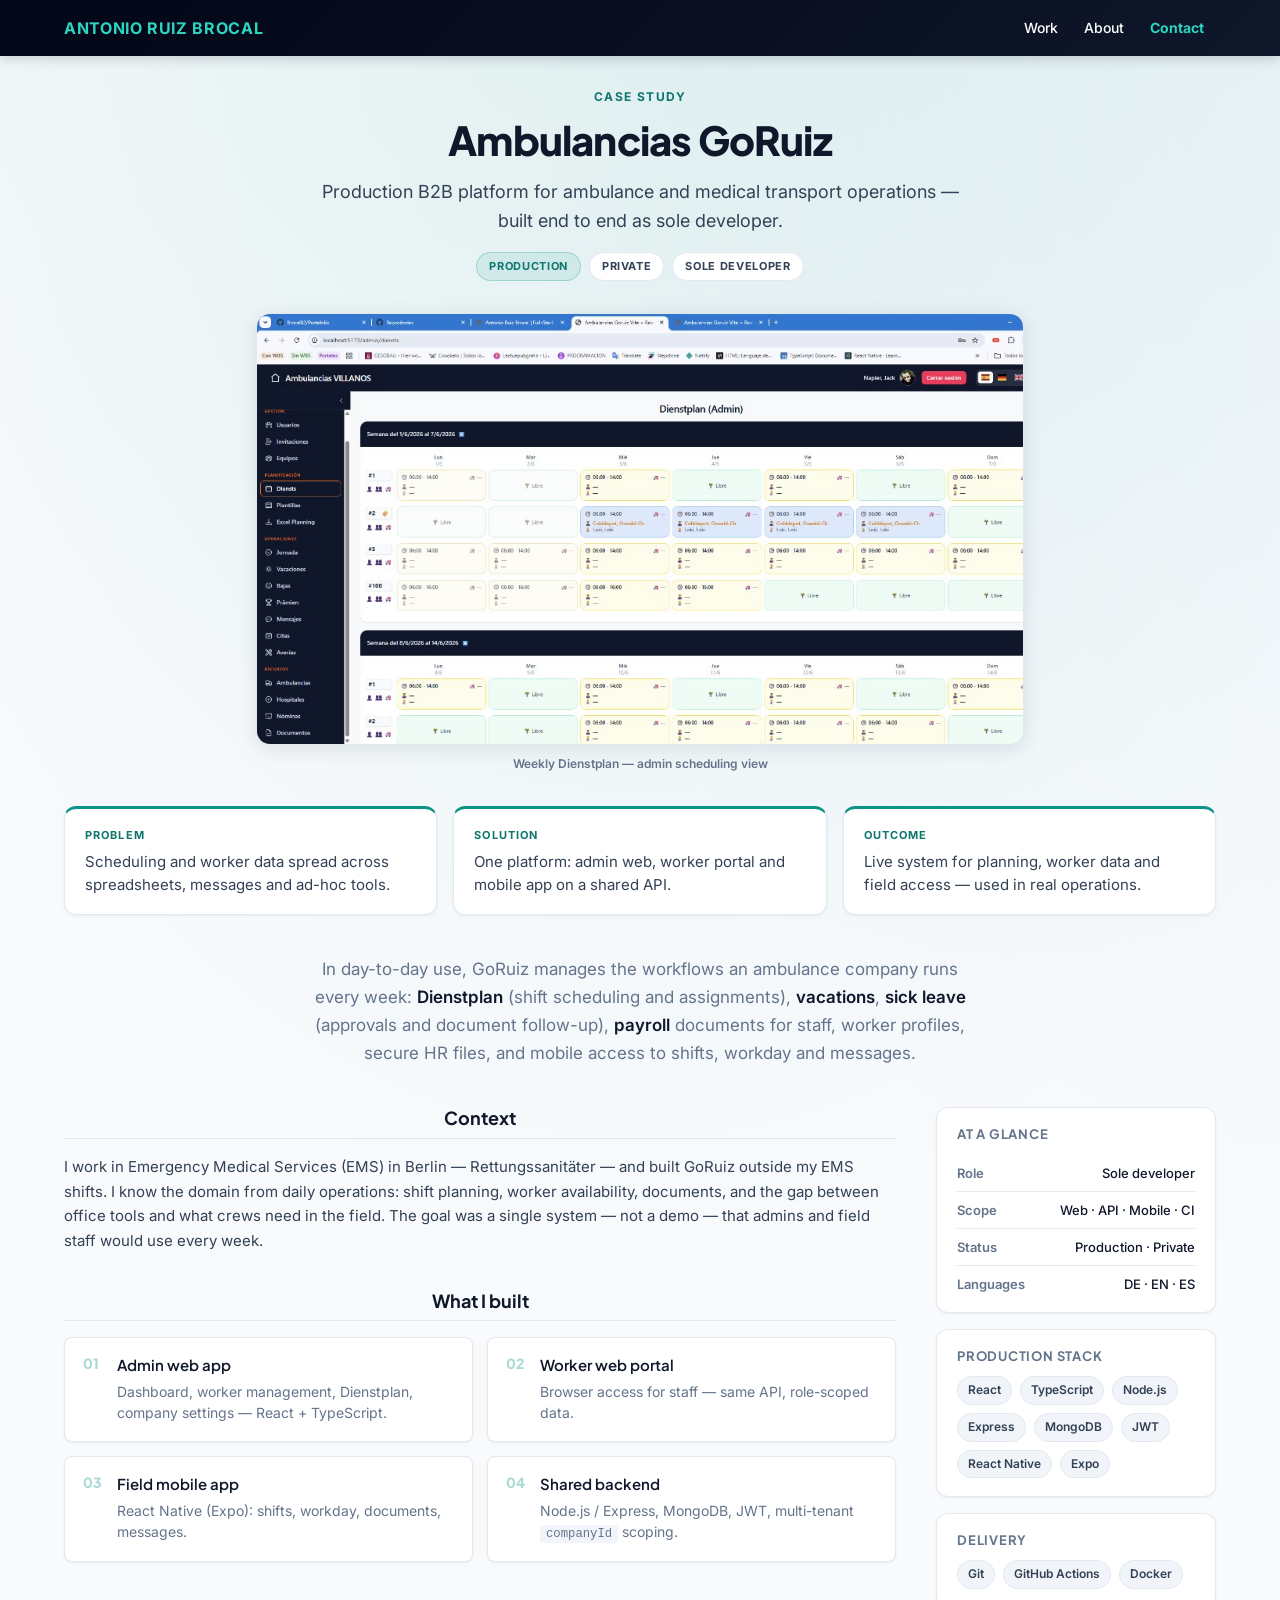
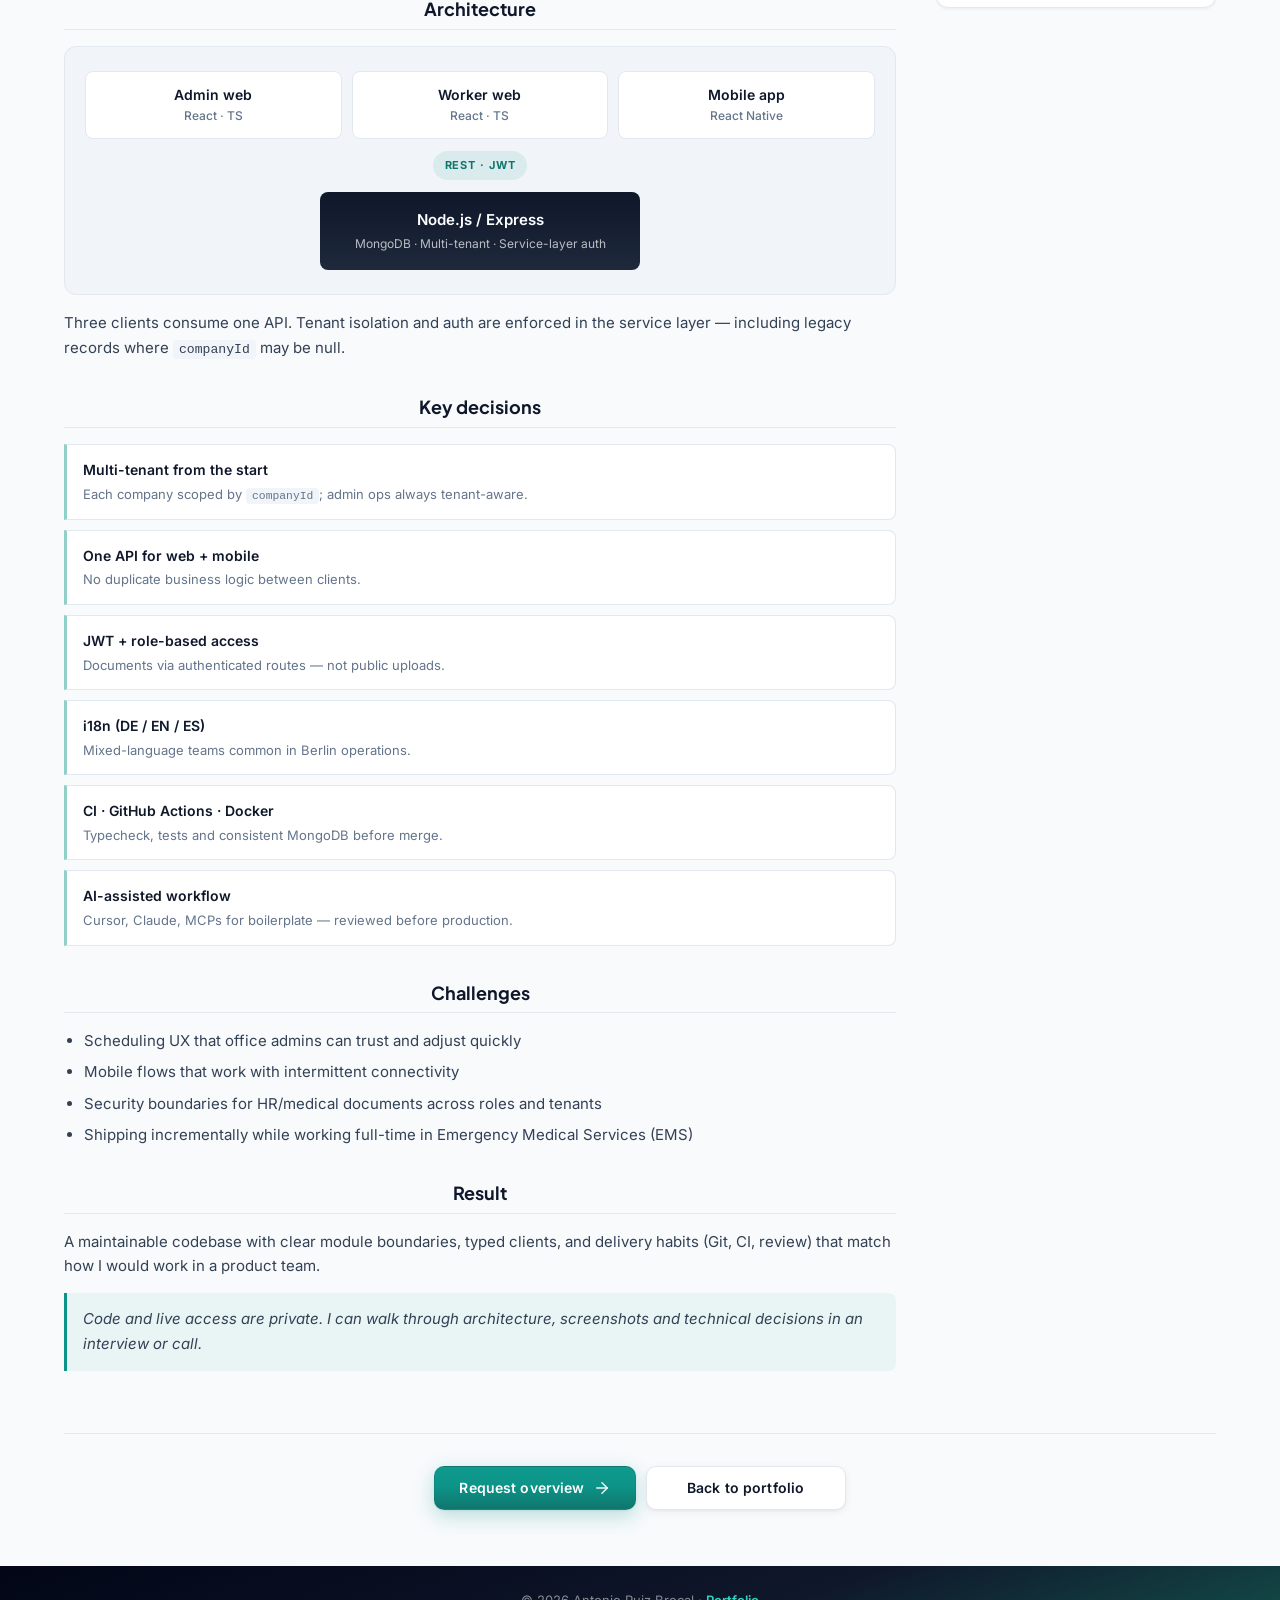
==== commit f9445612: "Polish portfolio About CV block and EMS terminology. Use Emergency Medical Services (EMS) across sit" ====
--- a/goruiz-case-study.html
+++ b/goruiz-case-study.html
@@ -81,7 +81,7 @@
           <section class="cs-block">
             <h2>Context</h2>
             <p>
-              I work as an EMT (Emergency Medical Technician) in Berlin — Rettungssanitäter in Germany — and built GoRuiz outside my EMS shifts. I know the domain from daily
+              I work in Emergency Medical Services (EMS) in Berlin — Rettungssanitäter — and built GoRuiz outside my EMS shifts. I know the domain from daily
               operations: shift planning, worker availability, documents, and the gap between office tools and what crews
               need in the field. The goal was a single system — not a demo — that admins and field staff would use every week.
             </p>
@@ -168,7 +168,7 @@
               <li>Scheduling UX that office admins can trust and adjust quickly</li>
               <li>Mobile flows that work with intermittent connectivity</li>
               <li>Security boundaries for HR/medical documents across roles and tenants</li>
-              <li>Shipping incrementally while working full-time as an EMT</li>
+              <li>Shipping incrementally while working full-time in Emergency Medical Services (EMS)</li>
             </ul>
           </section>
 
--- a/styles.css
+++ b/styles.css
@@ -1430,21 +1430,130 @@
   margin-bottom: 0;
 }
 
-.about-cv-link {
-  margin: 0.625rem 0 0;
-  font-size: 0.8125rem;
-  color: var(--color-text-muted);
-}
-
-.about-cv-link a {
-  color: var(--color-link);
+.about-cv-actions {
+  margin-top: 1.25rem;
+  padding-top: 1.25rem;
+  border-top: 1px solid var(--color-border);
+}
+
+.about-cv-label {
+  margin: 0 0 0.75rem;
+  font-size: 0.6875rem;
+  font-weight: 700;
+  text-transform: uppercase;
+  letter-spacing: 0.1em;
+  color: var(--color-teal-700);
+}
+
+.about-cv-buttons {
+  display: flex;
+  flex-direction: column;
+  gap: 0.625rem;
+}
+
+.about-cv-btn {
+  display: flex;
+  align-items: center;
+  gap: 0.875rem;
+  flex: 1;
+  min-width: 0;
+  padding: 0.875rem 1rem;
+  text-decoration: none;
+  border-radius: var(--radius-sm);
+  border: 1px solid var(--color-border);
+  background: var(--color-surface);
+  box-shadow:
+    0 1px 2px rgba(15, 23, 42, 0.04),
+    0 2px 8px rgba(15, 23, 42, 0.04);
+  transition:
+    border-color 0.2s ease,
+    box-shadow 0.2s ease,
+    transform 0.2s ease,
+    background 0.2s ease;
+}
+
+.about-cv-btn:hover,
+.about-cv-btn:focus-visible {
+  transform: translateY(-2px);
+  border-color: rgba(13, 148, 136, 0.35);
+  box-shadow:
+    0 2px 4px rgba(15, 23, 42, 0.06),
+    0 8px 20px rgba(13, 148, 136, 0.12);
+}
+
+.about-cv-btn:active {
+  transform: translateY(0);
+}
+
+.about-cv-btn-icon {
+  flex-shrink: 0;
+  display: flex;
+  align-items: center;
+  justify-content: center;
+  width: 2.5rem;
+  height: 2.5rem;
+  border-radius: 0.625rem;
+  transition: background 0.2s ease, color 0.2s ease;
+}
+
+.about-cv-btn-text {
+  display: flex;
+  flex-direction: column;
+  gap: 0.125rem;
+  min-width: 0;
+  text-align: left;
+}
+
+.about-cv-btn-text strong {
+  font-size: 0.875rem;
   font-weight: 600;
-  text-decoration: none;
-}
-
-.about-cv-link a:hover {
+  color: var(--color-heading);
+  line-height: 1.3;
+}
+
+.about-cv-btn-text small {
+  font-size: 0.75rem;
+  font-weight: 400;
+  color: var(--color-text-muted);
+  line-height: 1.35;
+}
+
+.about-cv-btn-primary {
+  background: linear-gradient(180deg, rgba(255, 255, 255, 1) 0%, rgba(240, 253, 250, 0.65) 100%);
+}
+
+.about-cv-btn-primary .about-cv-btn-icon {
+  background: linear-gradient(180deg, #14b8a6 0%, var(--color-teal-600) 100%);
+  color: #fff;
+  box-shadow: 0 4px 12px rgba(13, 148, 136, 0.25);
+}
+
+.about-cv-btn-primary:hover,
+.about-cv-btn-primary:focus-visible {
+  background: linear-gradient(180deg, #fff 0%, rgba(204, 251, 241, 0.45) 100%);
+}
+
+.about-cv-btn-secondary .about-cv-btn-icon {
+  background: var(--color-bg-alt);
   color: var(--color-teal-700);
-  text-decoration: underline;
+  border: 1px solid var(--color-border);
+}
+
+.about-cv-btn-secondary:hover .about-cv-btn-icon,
+.about-cv-btn-secondary:focus-visible .about-cv-btn-icon {
+  background: rgba(13, 148, 136, 0.08);
+  border-color: rgba(13, 148, 136, 0.25);
+  color: var(--color-teal-700);
+}
+
+@media (min-width: 520px) {
+  .about-cv-buttons {
+    flex-direction: row;
+  }
+
+  .about-cv-btn {
+    flex: 1 1 calc(50% - 0.3125rem);
+  }
 }
 
 .background-note {
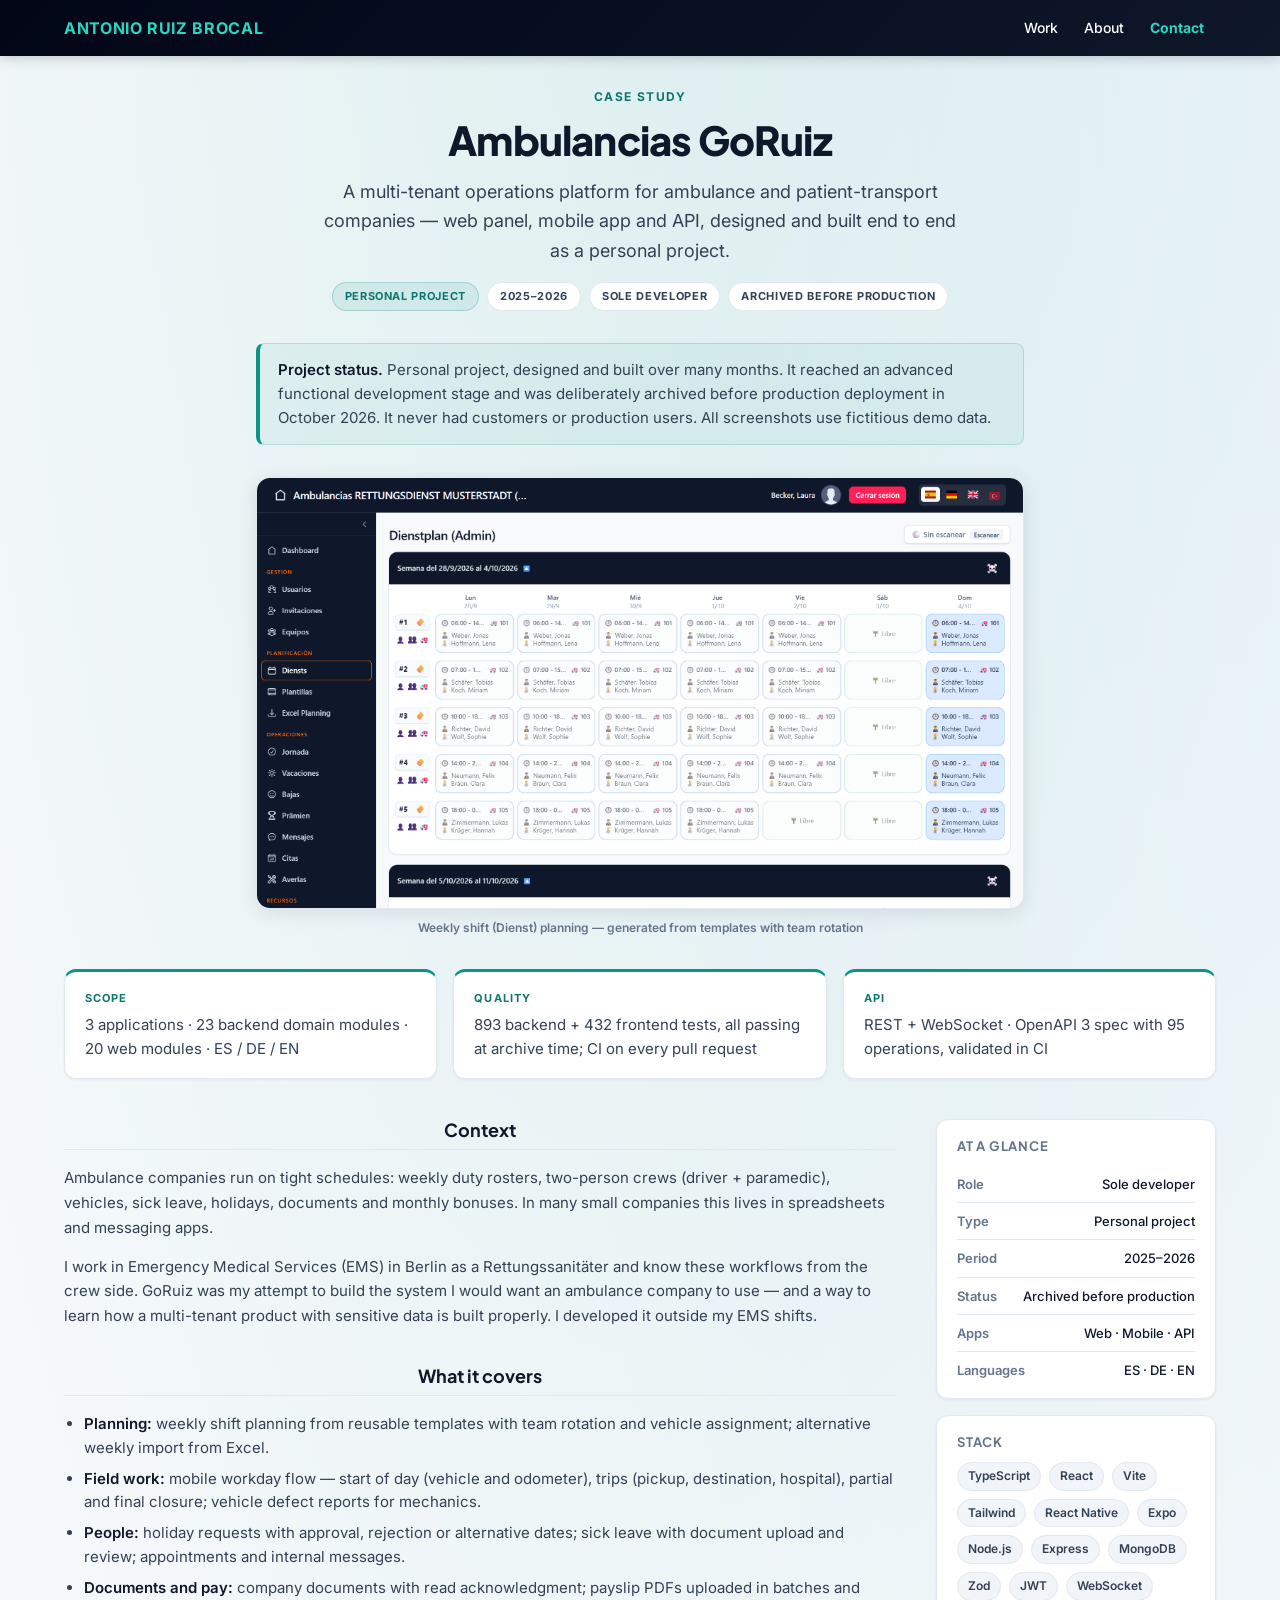
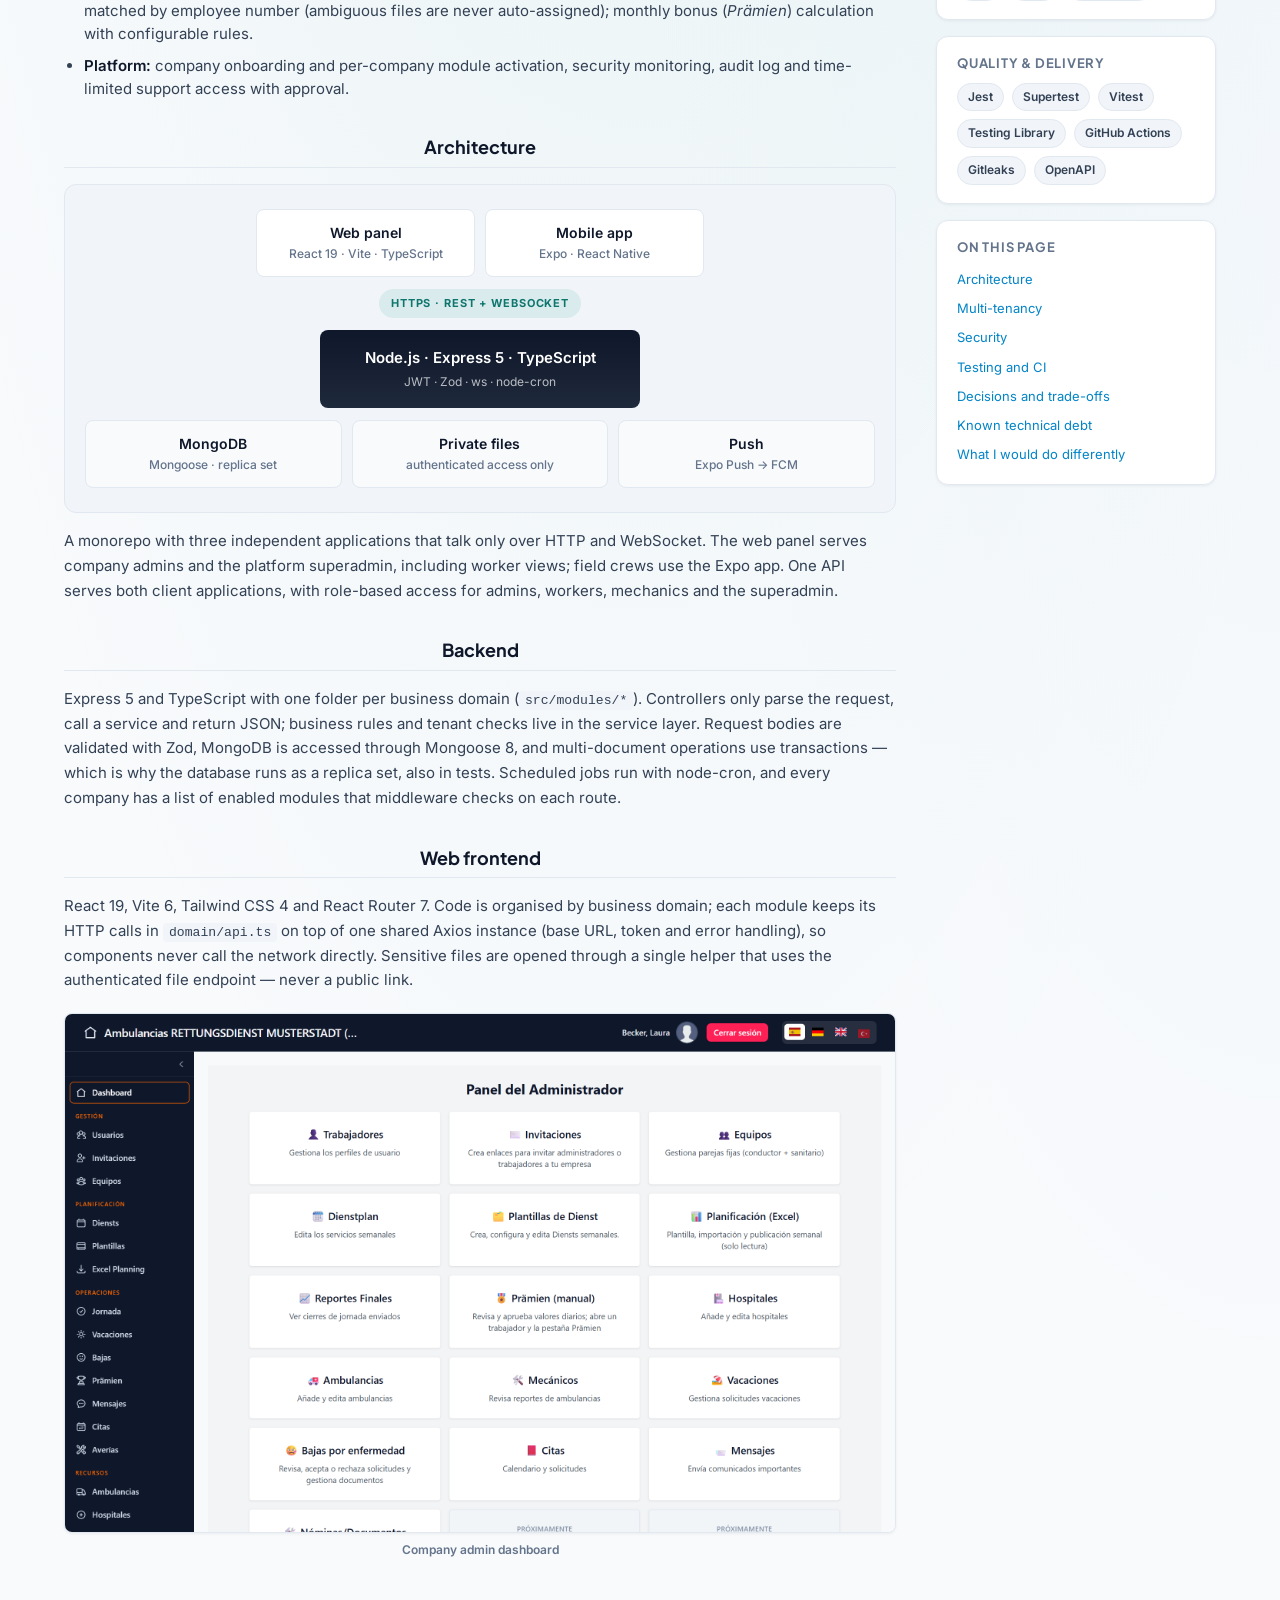
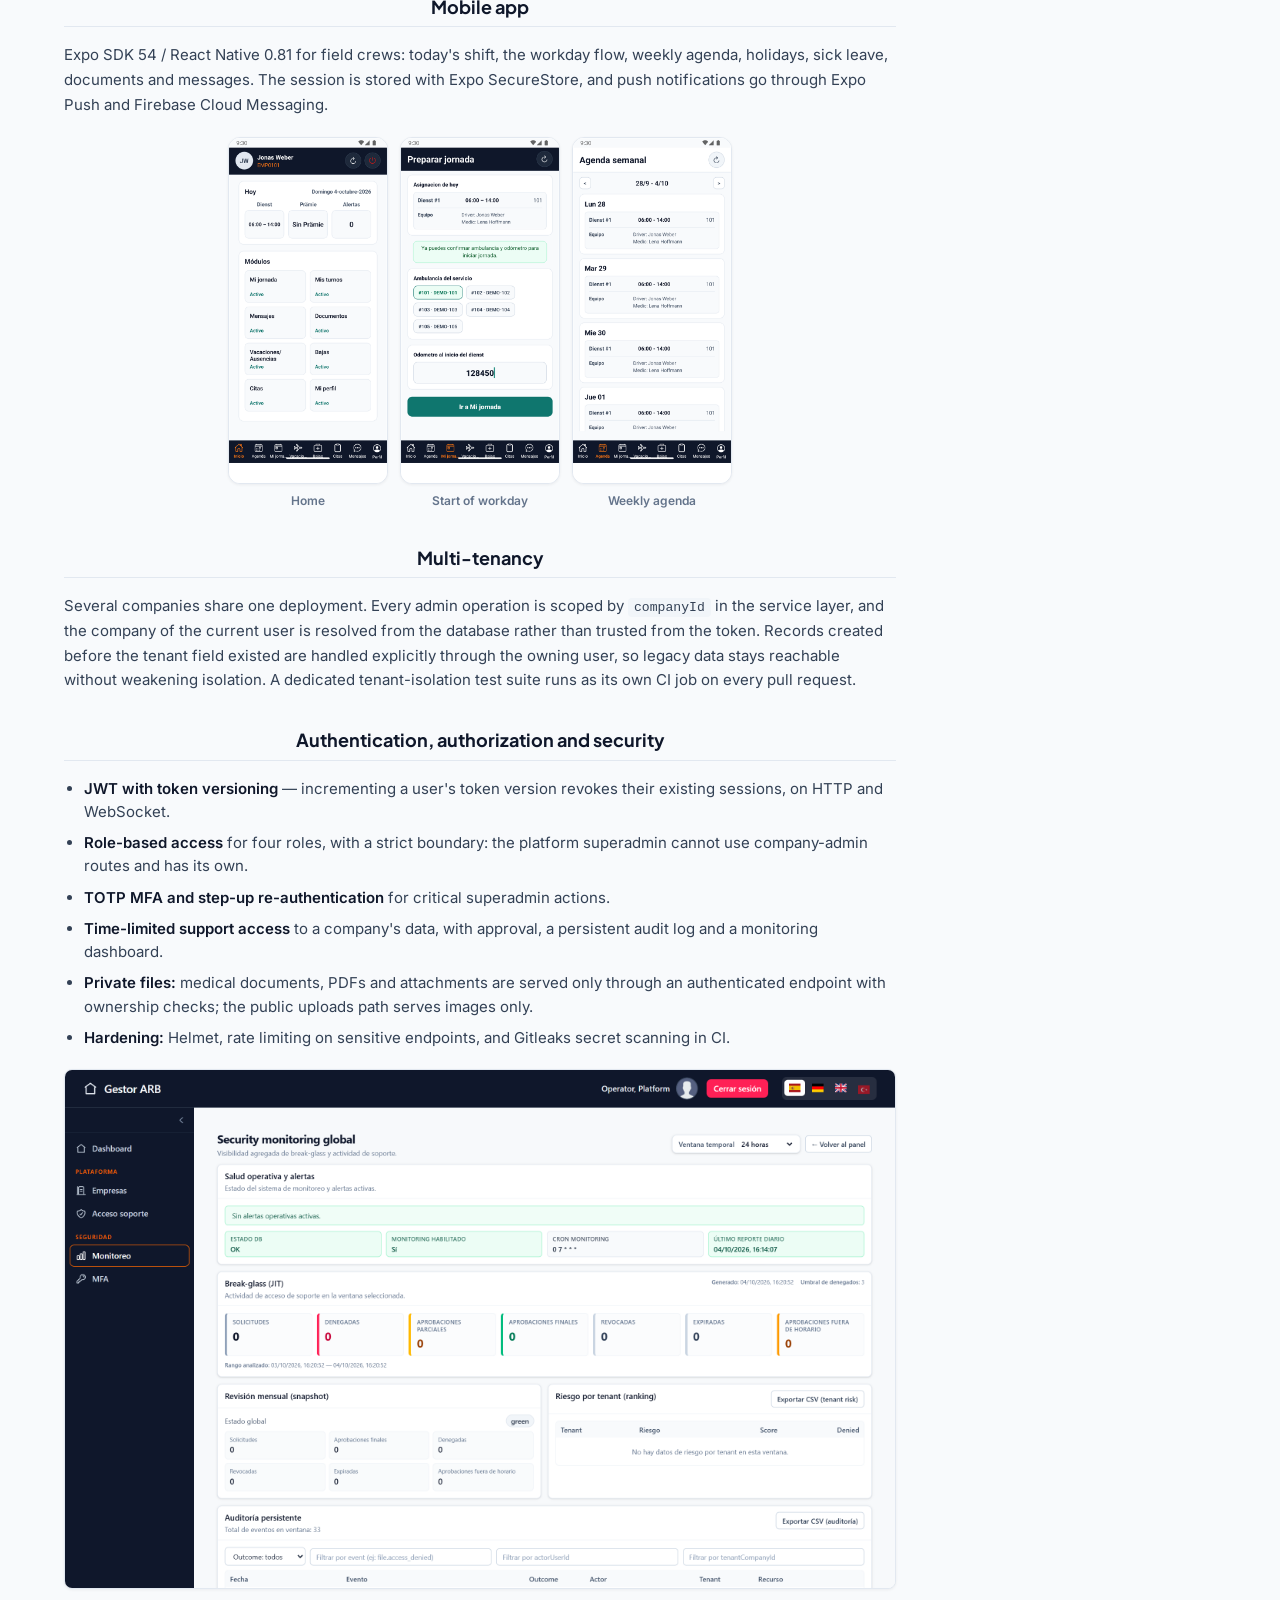
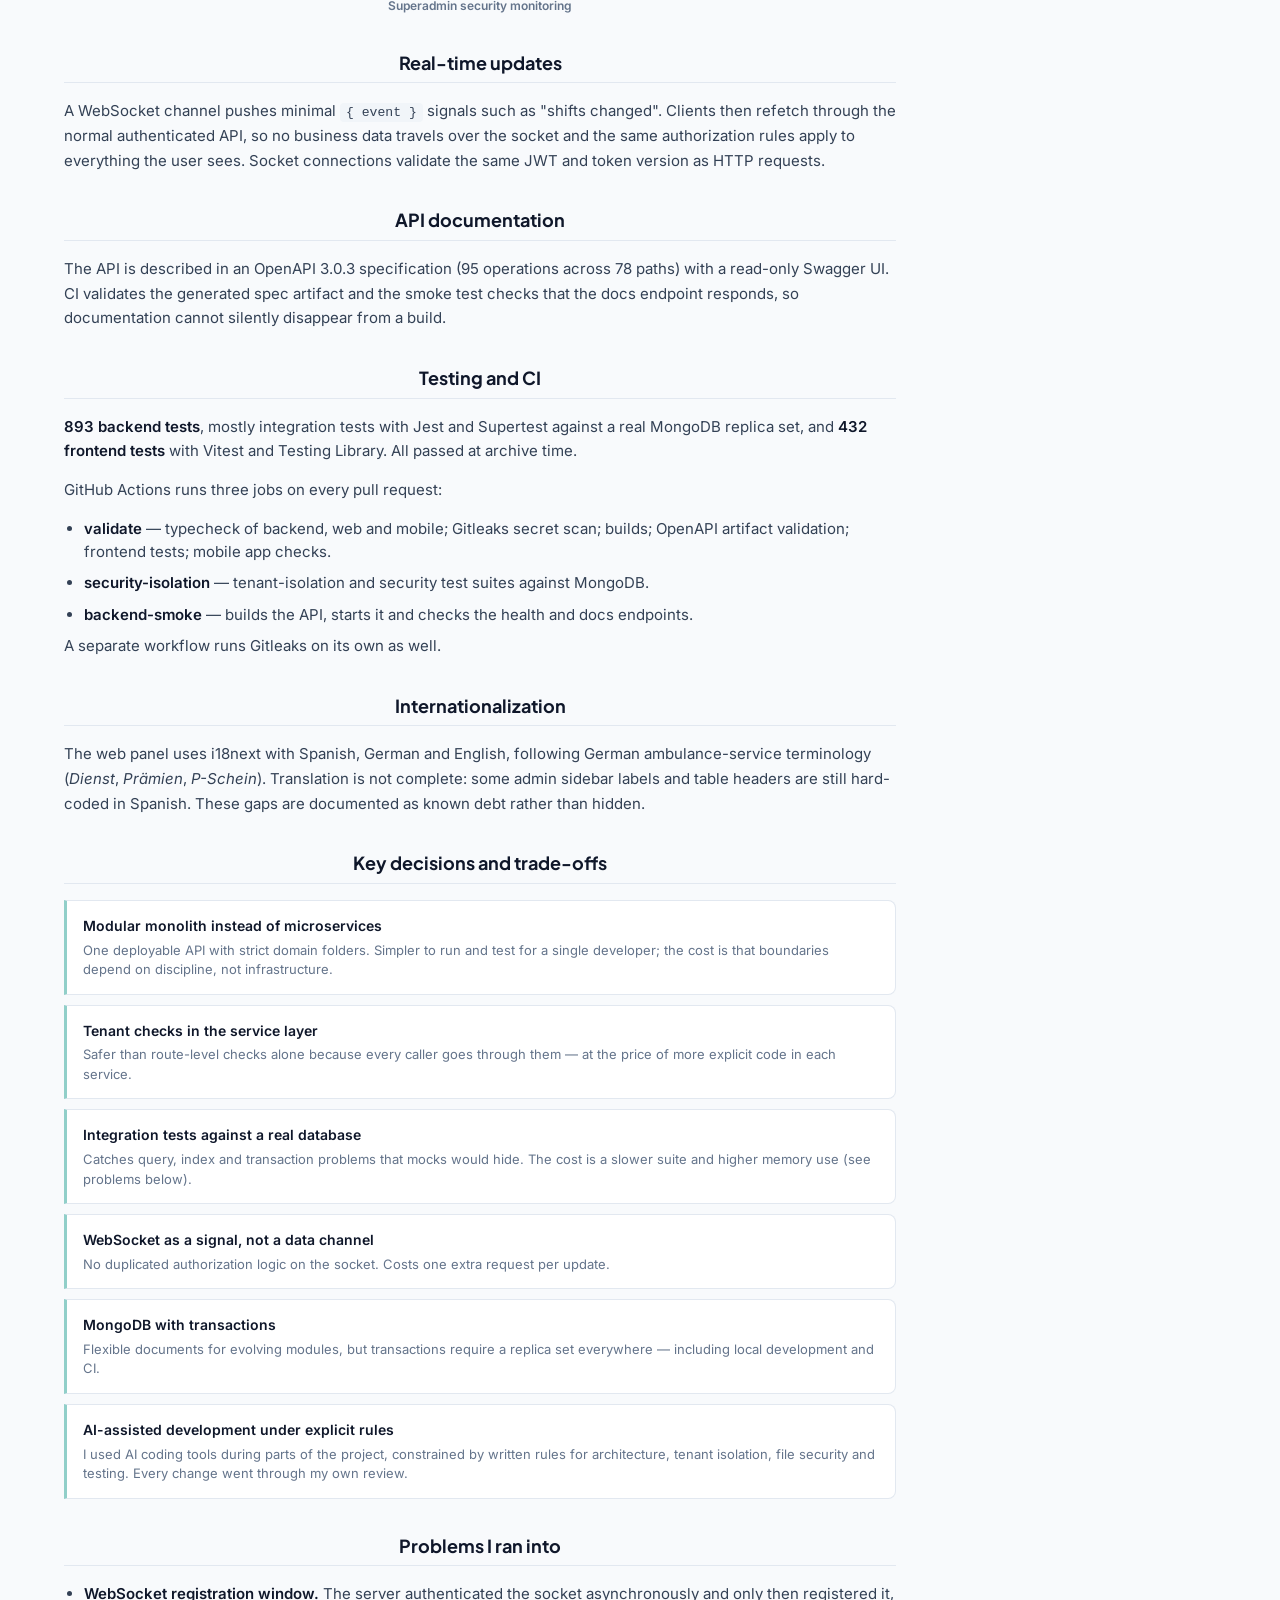
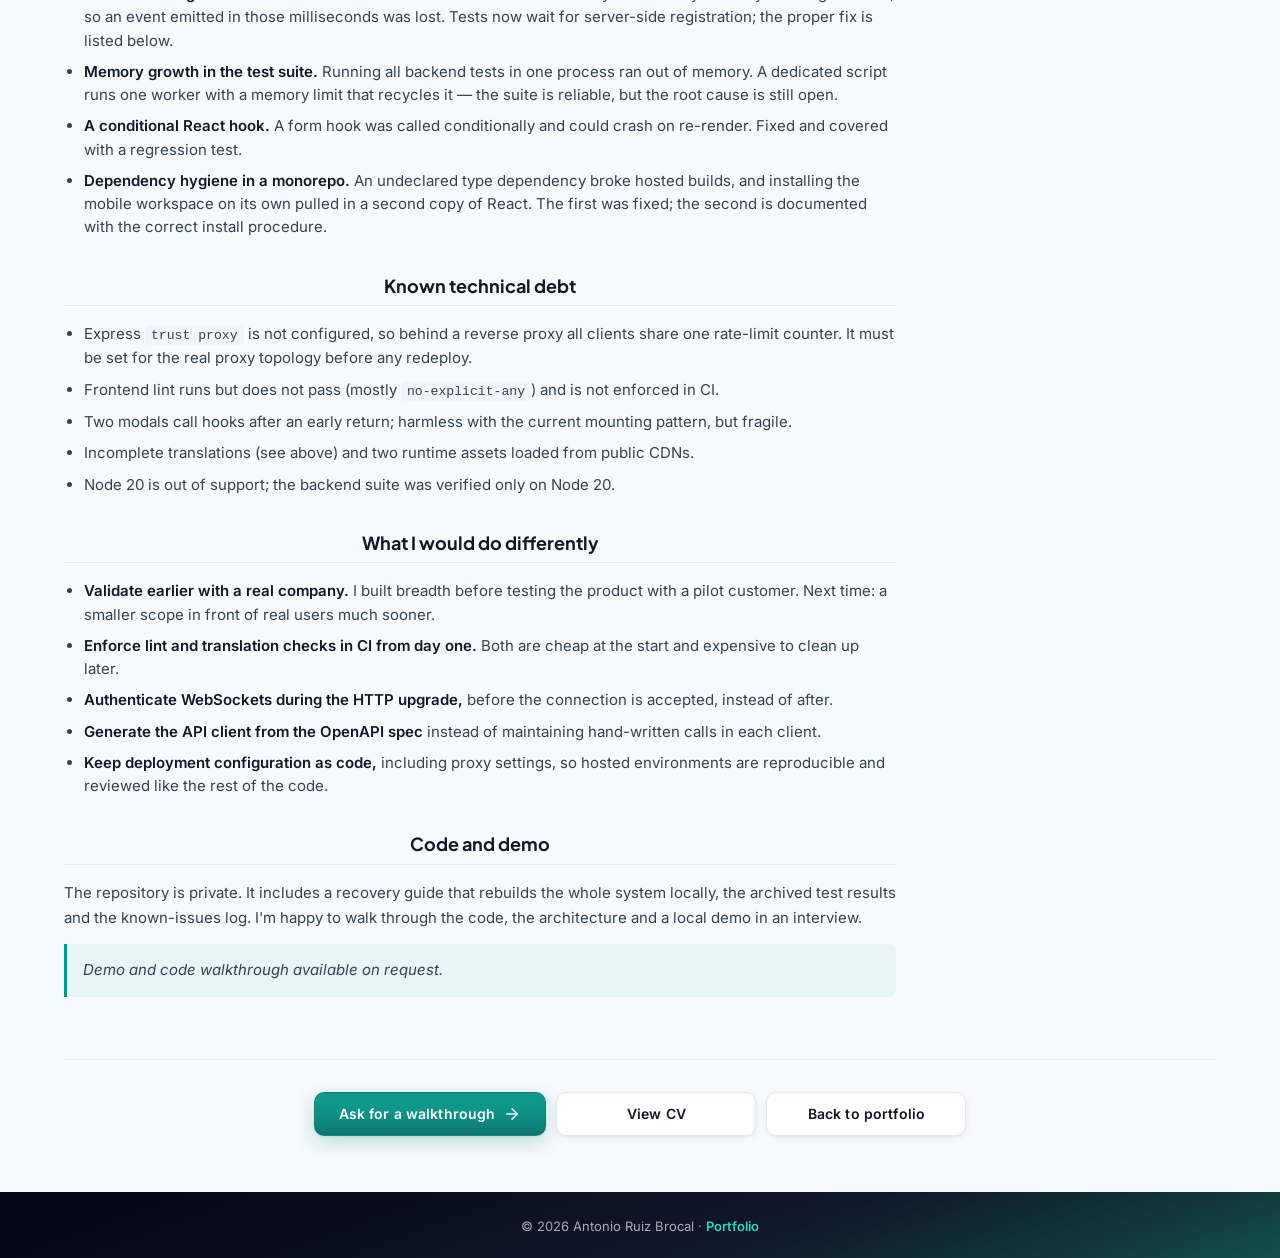
==== commit 616e4477: "Portfolio RC: honest GoRuiz status, expanded case study, updated CV, SEO and asset cleanup - Replace" ====
--- a/goruiz-case-study.html
+++ b/goruiz-case-study.html
@@ -3,14 +3,30 @@
 <head>
   <meta charset="UTF-8">
   <meta name="viewport" content="width=device-width, initial-scale=1.0">
-  <meta name="description" content="Case study: Ambulancias GoRuiz — production B2B platform for ambulance operations. Full-stack: React, TypeScript, Node.js, React Native.">
   <title>Case study · Ambulancias GoRuiz | Antonio Ruiz Brocal</title>
+  <meta name="description" content="Case study: Ambulancias GoRuiz, a multi-tenant platform for ambulance operations — React web panel, Expo mobile app and Node.js/MongoDB API. Architecture, security, testing, trade-offs and known technical debt.">
+  <link rel="canonical" href="https://antonioruizdeveloper.com/goruiz-case-study.html">
+  <meta property="og:type" content="article">
+  <meta property="og:site_name" content="Antonio Ruiz Brocal">
+  <meta property="og:title" content="Case study · Ambulancias GoRuiz">
+  <meta property="og:description" content="Multi-tenant platform for ambulance operations: web panel, mobile app and API. 893 backend + 432 frontend tests, OpenAPI, MFA, WebSockets. Personal project, archived before production.">
+  <meta property="og:url" content="https://antonioruizdeveloper.com/goruiz-case-study.html">
+  <meta property="og:image" content="https://antonioruizdeveloper.com/img/og-image.png">
+  <meta property="og:image:width" content="1200">
+  <meta property="og:image:height" content="630">
+  <meta property="og:image:alt" content="Antonio Ruiz Brocal — Full-stack developer · TypeScript · React · Node.js">
+  <meta name="twitter:card" content="summary_large_image">
+  <link rel="icon" href="favicon.svg" type="image/svg+xml">
+  <link rel="icon" href="favicon.ico" sizes="32x32">
+  <link rel="apple-touch-icon" href="apple-touch-icon.png">
+  <meta name="theme-color" content="#0f172a">
   <link rel="preconnect" href="https://fonts.googleapis.com">
   <link rel="preconnect" href="https://fonts.gstatic.com" crossorigin>
   <link href="https://fonts.googleapis.com/css2?family=Inter:wght@400;500;600;700&family=Plus+Jakarta+Sans:wght@600;700;800&display=swap" rel="stylesheet">
   <link rel="stylesheet" href="styles.css">
 </head>
 <body>
+  <a class="skip-link" href="#main">Skip to content</a>
 
   <header class="site-header">
     <div class="header-inner">
@@ -20,7 +36,7 @@
         <span class="nav-toggle-bar"></span>
         <span class="nav-toggle-bar"></span>
       </button>
-      <nav class="main-nav" id="main-nav">
+      <nav class="main-nav" id="main-nav" aria-label="Main">
         <ul>
           <li><a href="index.html#proyectos" class="nav-link">Work</a></li>
           <li><a href="index.html#about_me" class="nav-link">About</a></li>
@@ -30,157 +46,296 @@
     </div>
   </header>
 
-  <main class="case-study-page">
+  <main class="case-study-page" id="main" tabindex="-1">
     <div class="section-inner case-study-shell">
 
       <header class="cs-hero">
         <p class="section-label">Case study</p>
         <h1>Ambulancias GoRuiz</h1>
         <p class="cs-lead">
-          Production B2B platform for ambulance and medical transport operations — built end to end as sole developer.
+          A multi-tenant operations platform for ambulance and patient-transport companies — web panel, mobile app and API,
+          designed and built end to end as a personal project.
         </p>
         <div class="project-badges cs-badges">
-          <span class="project-type">Production</span>
-          <span class="project-type project-type-muted">Private</span>
+          <span class="project-type">Personal project</span>
+          <span class="project-type project-type-muted">2025–2026</span>
           <span class="project-type project-type-muted">Sole developer</span>
+          <span class="project-type project-type-muted">Archived before production</span>
         </div>
       </header>
 
+      <p class="cs-status">
+        <strong>Project status.</strong> Personal project, designed and built over many months. It reached an advanced functional development
+        stage and was deliberately archived before production deployment in October 2026. It never had customers or production users.
+        All screenshots use fictitious demo data.
+      </p>
+
       <figure class="cs-preview">
         <div class="cs-preview-frame">
-          <img src="img/projects/goruiz-diensts.png" alt="GoRuiz weekly Dienstplan scheduling view" loading="lazy">
+          <img src="img/projects/goruiz-shift-planning.png" alt="Weekly shift planning: teams, ambulances and shift times generated from templates" width="2160" height="1350" decoding="async">
         </div>
-        <figcaption>Weekly Dienstplan — admin scheduling view</figcaption>
+        <figcaption>Weekly shift (Dienst) planning — generated from templates with team rotation</figcaption>
       </figure>
 
       <ul class="cs-highlights">
         <li>
-          <span class="cs-highlight-label">Problem</span>
-          <p>Scheduling and worker data spread across spreadsheets, messages and ad-hoc tools.</p>
+          <span class="cs-highlight-label">Scope</span>
+          <p>3 applications · 23 backend domain modules · 20 web modules · ES / DE / EN</p>
         </li>
         <li>
-          <span class="cs-highlight-label">Solution</span>
-          <p>One platform: admin web, worker portal and mobile app on a shared API.</p>
+          <span class="cs-highlight-label">Quality</span>
+          <p>893 backend + 432 frontend tests, all passing at archive time; CI on every pull request</p>
         </li>
         <li>
-          <span class="cs-highlight-label">Outcome</span>
-          <p>Live system for planning, worker data and field access — used in real operations.</p>
+          <span class="cs-highlight-label">API</span>
+          <p>REST + WebSocket · OpenAPI 3 spec with 95 operations, validated in CI</p>
         </li>
       </ul>
 
-      <p class="cs-product-scope">
-        In day-to-day use, GoRuiz manages the workflows an ambulance company runs every week:
-        <strong>Dienstplan</strong> (shift scheduling and assignments), <strong>vacations</strong>,
-        <strong>sick leave</strong> (approvals and document follow-up), <strong>payroll</strong> documents
-        for staff, worker profiles, secure HR files, and mobile access to shifts, workday and messages.
-      </p>
-
       <div class="cs-layout">
         <article class="cs-main">
 
-          <section class="cs-block">
+          <section class="cs-block" id="context">
             <h2>Context</h2>
             <p>
-              I work in Emergency Medical Services (EMS) in Berlin — Rettungssanitäter — and built GoRuiz outside my EMS shifts. I know the domain from daily
-              operations: shift planning, worker availability, documents, and the gap between office tools and what crews
-              need in the field. The goal was a single system — not a demo — that admins and field staff would use every week.
-            </p>
-          </section>
-
-          <section class="cs-block">
-            <h2>What I built</h2>
-            <div class="cs-built-grid">
-              <div class="cs-built-card">
-                <span class="cs-built-icon" aria-hidden="true">01</span>
-                <h3>Admin web app</h3>
-                <p>Dashboard, worker management, Dienstplan, company settings — React + TypeScript.</p>
-              </div>
-              <div class="cs-built-card">
-                <span class="cs-built-icon" aria-hidden="true">02</span>
-                <h3>Worker web portal</h3>
-                <p>Browser access for staff — same API, role-scoped data.</p>
-              </div>
-              <div class="cs-built-card">
-                <span class="cs-built-icon" aria-hidden="true">03</span>
-                <h3>Field mobile app</h3>
-                <p>React Native (Expo): shifts, workday, documents, messages.</p>
-              </div>
-              <div class="cs-built-card">
-                <span class="cs-built-icon" aria-hidden="true">04</span>
-                <h3>Shared backend</h3>
-                <p>Node.js / Express, MongoDB, JWT, multi-tenant <code>companyId</code> scoping.</p>
-              </div>
-            </div>
-          </section>
-
-          <section class="cs-block cs-block-wide">
+              Ambulance companies run on tight schedules: weekly duty rosters, two-person crews (driver + paramedic), vehicles, sick leave,
+              holidays, documents and monthly bonuses. In many small companies this lives in spreadsheets and messaging apps.
+            </p>
+            <p>
+              I work in Emergency Medical Services (EMS) in Berlin as a Rettungssanitäter and know these workflows from the crew side.
+              GoRuiz was my attempt to build the system I would want an ambulance company to use — and a way to learn how a
+              multi-tenant product with sensitive data is built properly. I developed it outside my EMS shifts.
+            </p>
+          </section>
+
+          <section class="cs-block" id="scope">
+            <h2>What it covers</h2>
+            <ul class="cs-list">
+              <li><strong>Planning:</strong> weekly shift planning from reusable templates with team rotation and vehicle assignment; alternative weekly import from Excel.</li>
+              <li><strong>Field work:</strong> mobile workday flow — start of day (vehicle and odometer), trips (pickup, destination, hospital), partial and final closure; vehicle defect reports for mechanics.</li>
+              <li><strong>People:</strong> holiday requests with approval, rejection or alternative dates; sick leave with document upload and review; appointments and internal messages.</li>
+              <li><strong>Documents and pay:</strong> company documents with read acknowledgment; payslip PDFs uploaded in batches and matched by employee number (ambiguous files are never auto-assigned); monthly bonus (<em>Prämien</em>) calculation with configurable rules.</li>
+              <li><strong>Platform:</strong> company onboarding and per-company module activation, security monitoring, audit log and time-limited support access with approval.</li>
+            </ul>
+          </section>
+
+          <section class="cs-block" id="architecture">
             <h2>Architecture</h2>
             <div class="cs-arch">
-              <div class="cs-arch-clients">
-                <div class="cs-arch-node">Admin web<span>React · TS</span></div>
-                <div class="cs-arch-node">Worker web<span>React · TS</span></div>
-                <div class="cs-arch-node">Mobile app<span>React Native</span></div>
+              <div class="cs-arch-clients cs-arch-clients-2">
+                <div class="cs-arch-node">Web panel<span>React 19 · Vite · TypeScript</span></div>
+                <div class="cs-arch-node">Mobile app<span>Expo · React Native</span></div>
               </div>
-              <div class="cs-arch-connector" aria-hidden="true">REST · JWT</div>
+              <div class="cs-arch-connector" aria-hidden="true">HTTPS · REST + WebSocket</div>
               <div class="cs-arch-api">
-                <strong>Node.js / Express</strong>
-                <span>MongoDB · Multi-tenant · Service-layer auth</span>
+                <strong>Node.js · Express 5 · TypeScript</strong>
+                <span>JWT · Zod · ws · node-cron</span>
+              </div>
+              <div class="cs-arch-clients cs-arch-stores">
+                <div class="cs-arch-node">MongoDB<span>Mongoose · replica set</span></div>
+                <div class="cs-arch-node">Private files<span>authenticated access only</span></div>
+                <div class="cs-arch-node">Push<span>Expo Push → FCM</span></div>
               </div>
             </div>
             <p class="cs-arch-note">
-              Three clients consume one API. Tenant isolation and auth are enforced in the service layer — including legacy records where <code>companyId</code> may be null.
-            </p>
-          </section>
-
-          <section class="cs-block">
-            <h2>Key decisions</h2>
+              A monorepo with three independent applications that talk only over HTTP and WebSocket. The web panel serves company admins and the platform
+              superadmin, including worker views; field crews use the Expo app. One API serves both client applications, with role-based access for admins, workers,
+              mechanics and the superadmin.
+            </p>
+          </section>
+
+          <section class="cs-block" id="backend">
+            <h2>Backend</h2>
+            <p>
+              Express 5 and TypeScript with one folder per business domain (<code>src/modules/*</code>). Controllers only parse the request, call a service
+              and return JSON; business rules and tenant checks live in the service layer. Request bodies are validated with Zod, MongoDB is accessed through
+              Mongoose 8, and multi-document operations use transactions — which is why the database runs as a replica set, also in tests.
+              Scheduled jobs run with node-cron, and every company has a list of enabled modules that middleware checks on each route.
+            </p>
+          </section>
+
+          <section class="cs-block" id="frontend">
+            <h2>Web frontend</h2>
+            <p>
+              React 19, Vite 6, Tailwind CSS 4 and React Router 7. Code is organised by business domain; each module keeps its HTTP calls in
+              <code>domain/api.ts</code> on top of one shared Axios instance (base URL, token and error handling), so components never call the network
+              directly. Sensitive files are opened through a single helper that uses the authenticated file endpoint — never a public link.
+            </p>
+            <figure class="cs-figure">
+              <div class="showcase-frame showcase-frame-web">
+                <img src="img/projects/goruiz-admin-dashboard.png" alt="Admin dashboard with module cards for workers, teams, shift planning, absences and resources" width="2160" height="1350" loading="lazy" decoding="async">
+              </div>
+              <figcaption>Company admin dashboard</figcaption>
+            </figure>
+          </section>
+
+          <section class="cs-block" id="mobile">
+            <h2>Mobile app</h2>
+            <p>
+              Expo SDK 54 / React Native 0.81 for field crews: today's shift, the workday flow, weekly agenda, holidays, sick leave, documents and messages.
+              The session is stored with Expo SecureStore, and push notifications go through Expo Push and Firebase Cloud Messaging.
+            </p>
+            <div class="cs-gallery">
+              <figure class="showcase-item">
+                <div class="showcase-frame showcase-frame-mobile">
+                  <img src="img/projects/goruiz-mobile-home.png" alt="Crew app home screen with today's shift" width="540" height="1110" loading="lazy" decoding="async">
+                </div>
+                <figcaption>Home</figcaption>
+              </figure>
+              <figure class="showcase-item">
+                <div class="showcase-frame showcase-frame-mobile">
+                  <img src="img/projects/goruiz-mobile-workday.png" alt="Start of workday: choosing the ambulance and entering the odometer reading" width="540" height="1110" loading="lazy" decoding="async">
+                </div>
+                <figcaption>Start of workday</figcaption>
+              </figure>
+              <figure class="showcase-item">
+                <div class="showcase-frame showcase-frame-mobile">
+                  <img src="img/projects/goruiz-mobile-agenda.png" alt="Weekly agenda in the crew app" width="540" height="1110" loading="lazy" decoding="async">
+                </div>
+                <figcaption>Weekly agenda</figcaption>
+              </figure>
+            </div>
+          </section>
+
+          <section class="cs-block" id="multi-tenancy">
+            <h2>Multi-tenancy</h2>
+            <p>
+              Several companies share one deployment. Every admin operation is scoped by <code>companyId</code> in the service layer, and the company of
+              the current user is resolved from the database rather than trusted from the token. Records created before the tenant field existed are
+              handled explicitly through the owning user, so legacy data stays reachable without weakening isolation.
+              A dedicated tenant-isolation test suite runs as its own CI job on every pull request.
+            </p>
+          </section>
+
+          <section class="cs-block" id="security">
+            <h2>Authentication, authorization and security</h2>
+            <ul class="cs-list">
+              <li><strong>JWT with token versioning</strong> — incrementing a user's token version revokes their existing sessions, on HTTP and WebSocket.</li>
+              <li><strong>Role-based access</strong> for four roles, with a strict boundary: the platform superadmin cannot use company-admin routes and has its own.</li>
+              <li><strong>TOTP MFA and step-up re-authentication</strong> for critical superadmin actions.</li>
+              <li><strong>Time-limited support access</strong> to a company's data, with approval, a persistent audit log and a monitoring dashboard.</li>
+              <li><strong>Private files:</strong> medical documents, PDFs and attachments are served only through an authenticated endpoint with ownership checks; the public uploads path serves images only.</li>
+              <li><strong>Hardening:</strong> Helmet, rate limiting on sensitive endpoints, and Gitleaks secret scanning in CI.</li>
+            </ul>
+            <figure class="cs-figure">
+              <div class="showcase-frame showcase-frame-web">
+                <img src="img/projects/goruiz-security-monitoring.png" alt="Superadmin security monitoring: operational health, support-access activity, tenant risk and audit log" width="2160" height="1350" loading="lazy" decoding="async">
+              </div>
+              <figcaption>Superadmin security monitoring</figcaption>
+            </figure>
+          </section>
+
+          <section class="cs-block" id="realtime">
+            <h2>Real-time updates</h2>
+            <p>
+              A WebSocket channel pushes minimal <code>{ event }</code> signals such as "shifts changed". Clients then refetch through the normal
+              authenticated API, so no business data travels over the socket and the same authorization rules apply to everything the user sees.
+              Socket connections validate the same JWT and token version as HTTP requests.
+            </p>
+          </section>
+
+          <section class="cs-block" id="api">
+            <h2>API documentation</h2>
+            <p>
+              The API is described in an OpenAPI 3.0.3 specification (95 operations across 78 paths) with a read-only Swagger UI.
+              CI validates the generated spec artifact and the smoke test checks that the docs endpoint responds, so documentation cannot
+              silently disappear from a build.
+            </p>
+          </section>
+
+          <section class="cs-block" id="testing">
+            <h2>Testing and CI</h2>
+            <p>
+              <strong>893 backend tests</strong>, mostly integration tests with Jest and Supertest against a real MongoDB replica set, and
+              <strong>432 frontend tests</strong> with Vitest and Testing Library. All passed at archive time.
+            </p>
+            <p>GitHub Actions runs three jobs on every pull request:</p>
+            <ul class="cs-list">
+              <li><strong>validate</strong> — typecheck of backend, web and mobile; Gitleaks secret scan; builds; OpenAPI artifact validation; frontend tests; mobile app checks.</li>
+              <li><strong>security-isolation</strong> — tenant-isolation and security test suites against MongoDB.</li>
+              <li><strong>backend-smoke</strong> — builds the API, starts it and checks the health and docs endpoints.</li>
+            </ul>
+            <p>A separate workflow runs Gitleaks on its own as well.</p>
+          </section>
+
+          <section class="cs-block" id="i18n">
+            <h2>Internationalization</h2>
+            <p>
+              The web panel uses i18next with Spanish, German and English, following German ambulance-service terminology
+              (<em>Dienst</em>, <em>Prämien</em>, <em>P-Schein</em>). Translation is not complete: some admin sidebar labels and table headers are still
+              hard-coded in Spanish. These gaps are documented as known debt rather than hidden.
+            </p>
+          </section>
+
+          <section class="cs-block" id="decisions">
+            <h2>Key decisions and trade-offs</h2>
             <ul class="cs-decisions">
               <li>
-                <strong>Multi-tenant from the start</strong>
-                <span>Each company scoped by <code>companyId</code>; admin ops always tenant-aware.</span>
-              </li>
-              <li>
-                <strong>One API for web + mobile</strong>
-                <span>No duplicate business logic between clients.</span>
-              </li>
-              <li>
-                <strong>JWT + role-based access</strong>
-                <span>Documents via authenticated routes — not public uploads.</span>
-              </li>
-              <li>
-                <strong>i18n (DE / EN / ES)</strong>
-                <span>Mixed-language teams common in Berlin operations.</span>
-              </li>
-              <li>
-                <strong>CI · GitHub Actions · Docker</strong>
-                <span>Typecheck, tests and consistent MongoDB before merge.</span>
-              </li>
-              <li>
-                <strong>AI-assisted workflow</strong>
-                <span>Cursor, Claude, MCPs for boilerplate — reviewed before production.</span>
-              </li>
-            </ul>
-          </section>
-
-          <section class="cs-block">
-            <h2>Challenges</h2>
-            <ul class="cs-list">
-              <li>Scheduling UX that office admins can trust and adjust quickly</li>
-              <li>Mobile flows that work with intermittent connectivity</li>
-              <li>Security boundaries for HR/medical documents across roles and tenants</li>
-              <li>Shipping incrementally while working full-time in Emergency Medical Services (EMS)</li>
-            </ul>
-          </section>
-
-          <section class="cs-block">
-            <h2>Result</h2>
-            <p>
-              A maintainable codebase with clear module boundaries, typed clients, and delivery habits (Git, CI, review)
-              that match how I would work in a product team.
-            </p>
-            <p class="cs-note">
-              Code and live access are private. I can walk through architecture, screenshots and technical decisions in an interview or call.
-            </p>
+                <strong>Modular monolith instead of microservices</strong>
+                <span>One deployable API with strict domain folders. Simpler to run and test for a single developer; the cost is that boundaries depend on discipline, not infrastructure.</span>
+              </li>
+              <li>
+                <strong>Tenant checks in the service layer</strong>
+                <span>Safer than route-level checks alone because every caller goes through them — at the price of more explicit code in each service.</span>
+              </li>
+              <li>
+                <strong>Integration tests against a real database</strong>
+                <span>Catches query, index and transaction problems that mocks would hide. The cost is a slower suite and higher memory use (see problems below).</span>
+              </li>
+              <li>
+                <strong>WebSocket as a signal, not a data channel</strong>
+                <span>No duplicated authorization logic on the socket. Costs one extra request per update.</span>
+              </li>
+              <li>
+                <strong>MongoDB with transactions</strong>
+                <span>Flexible documents for evolving modules, but transactions require a replica set everywhere — including local development and CI.</span>
+              </li>
+              <li>
+                <strong>AI-assisted development under explicit rules</strong>
+                <span>I used AI coding tools during parts of the project, constrained by written rules for architecture, tenant isolation, file security and testing. Every change went through my own review.</span>
+              </li>
+            </ul>
+          </section>
+
+          <section class="cs-block" id="problems">
+            <h2>Problems I ran into</h2>
+            <ul class="cs-list">
+              <li><strong>WebSocket registration window.</strong> The server authenticated the socket asynchronously and only then registered it, so an event emitted in those milliseconds was lost. Tests now wait for server-side registration; the proper fix is listed below.</li>
+              <li><strong>Memory growth in the test suite.</strong> Running all backend tests in one process ran out of memory. A dedicated script runs one worker with a memory limit that recycles it — the suite is reliable, but the root cause is still open.</li>
+              <li><strong>A conditional React hook.</strong> A form hook was called conditionally and could crash on re-render. Fixed and covered with a regression test.</li>
+              <li><strong>Dependency hygiene in a monorepo.</strong> An undeclared type dependency broke hosted builds, and installing the mobile workspace on its own pulled in a second copy of React. The first was fixed; the second is documented with the correct install procedure.</li>
+            </ul>
+          </section>
+
+          <section class="cs-block" id="debt">
+            <h2>Known technical debt</h2>
+            <ul class="cs-list">
+              <li>Express <code>trust proxy</code> is not configured, so behind a reverse proxy all clients share one rate-limit counter. It must be set for the real proxy topology before any redeploy.</li>
+              <li>Frontend lint runs but does not pass (mostly <code>no-explicit-any</code>) and is not enforced in CI.</li>
+              <li>Two modals call hooks after an early return; harmless with the current mounting pattern, but fragile.</li>
+              <li>Incomplete translations (see above) and two runtime assets loaded from public CDNs.</li>
+              <li>Node 20 is out of support; the backend suite was verified only on Node 20.</li>
+            </ul>
+          </section>
+
+          <section class="cs-block" id="differently">
+            <h2>What I would do differently</h2>
+            <ul class="cs-list">
+              <li><strong>Validate earlier with a real company.</strong> I built breadth before testing the product with a pilot customer. Next time: a smaller scope in front of real users much sooner.</li>
+              <li><strong>Enforce lint and translation checks in CI from day one.</strong> Both are cheap at the start and expensive to clean up later.</li>
+              <li><strong>Authenticate WebSockets during the HTTP upgrade,</strong> before the connection is accepted, instead of after.</li>
+              <li><strong>Generate the API client from the OpenAPI spec</strong> instead of maintaining hand-written calls in each client.</li>
+              <li><strong>Keep deployment configuration as code,</strong> including proxy settings, so hosted environments are reproducible and reviewed like the rest of the code.</li>
+            </ul>
+          </section>
+
+          <section class="cs-block" id="access">
+            <h2>Code and demo</h2>
+            <p>
+              The repository is private. It includes a recovery guide that rebuilds the whole system locally, the archived test results and the known-issues log.
+              I'm happy to walk through the code, the architecture and a local demo in an interview.
+            </p>
+            <p class="cs-note">Demo and code walkthrough available on request.</p>
           </section>
 
         </article>
@@ -190,32 +345,49 @@
             <h3>At a glance</h3>
             <dl class="cs-meta">
               <div><dt>Role</dt><dd>Sole developer</dd></div>
-              <div><dt>Scope</dt><dd>Web · API · Mobile · CI</dd></div>
-              <div><dt>Status</dt><dd>Production · Private</dd></div>
-              <div><dt>Languages</dt><dd>DE · EN · ES</dd></div>
+              <div><dt>Type</dt><dd>Personal project</dd></div>
+              <div><dt>Period</dt><dd>2025–2026</dd></div>
+              <div><dt>Status</dt><dd>Archived before production</dd></div>
+              <div><dt>Apps</dt><dd>Web · Mobile · API</dd></div>
+              <div><dt>Languages</dt><dd>ES · DE · EN</dd></div>
             </dl>
           </div>
           <div class="cs-sidebar-card">
-            <h3>Production stack</h3>
+            <h3>Stack</h3>
             <ul class="stack-tags stack-tags-sm cs-sidebar-tags">
-              <li>React</li><li>TypeScript</li><li>Node.js</li><li>Express</li>
-              <li>MongoDB</li><li>JWT</li><li>React Native</li><li>Expo</li>
+              <li>TypeScript</li><li>React</li><li>Vite</li><li>Tailwind</li>
+              <li>React Native</li><li>Expo</li><li>Node.js</li><li>Express</li>
+              <li>MongoDB</li><li>Zod</li><li>JWT</li><li>WebSocket</li>
             </ul>
           </div>
           <div class="cs-sidebar-card">
-            <h3>Delivery</h3>
+            <h3>Quality &amp; delivery</h3>
             <ul class="stack-tags stack-tags-sm cs-sidebar-tags">
-              <li>Git</li><li>GitHub Actions</li><li>Docker</li>
+              <li>Jest</li><li>Supertest</li><li>Vitest</li><li>Testing Library</li>
+              <li>GitHub Actions</li><li>Gitleaks</li><li>OpenAPI</li>
             </ul>
           </div>
+          <nav class="cs-sidebar-card cs-toc" aria-label="On this page">
+            <h3>On this page</h3>
+            <ul>
+              <li><a href="#architecture">Architecture</a></li>
+              <li><a href="#multi-tenancy">Multi-tenancy</a></li>
+              <li><a href="#security">Security</a></li>
+              <li><a href="#testing">Testing and CI</a></li>
+              <li><a href="#decisions">Decisions and trade-offs</a></li>
+              <li><a href="#debt">Known technical debt</a></li>
+              <li><a href="#differently">What I would do differently</a></li>
+            </ul>
+          </nav>
         </aside>
       </div>
 
       <div class="cs-actions">
         <a href="index.html#contacto" class="btn btn-primary btn-project">
-          <span>Request overview</span>
+          <span>Ask for a walkthrough</span>
           <svg class="btn-svg" width="18" height="18" viewBox="0 0 24 24" fill="none" stroke="currentColor" stroke-width="2" stroke-linecap="round" stroke-linejoin="round" aria-hidden="true"><path d="M5 12h14"/><path d="m12 5 7 7-7 7"/></svg>
         </a>
+        <a href="cv/antonio-ruiz-brocal-cv.html" class="btn btn-secondary btn-project">View CV</a>
         <a href="index.html#proyectos" class="btn btn-secondary btn-project">Back to portfolio</a>
       </div>
 
--- a/styles.css
+++ b/styles.css
@@ -710,6 +710,28 @@
   max-width: none;
 }
 
+.project-status {
+  margin: 1rem 0 0;
+  padding: 0.75rem 1rem;
+  font-size: 0.875rem;
+  line-height: 1.55;
+  color: var(--color-text);
+  background: rgba(13, 148, 136, 0.06);
+  border-left: 3px solid var(--color-accent);
+  border-radius: 0 var(--radius-sm) var(--radius-sm) 0;
+}
+
+.project-status strong {
+  color: var(--color-heading);
+}
+
+.gallery-note {
+  margin: 0;
+  font-size: 0.75rem;
+  color: var(--color-text-muted);
+  text-align: center;
+}
+
 .case-study {
   list-style: none;
   margin: 0;
@@ -784,8 +806,9 @@
 }
 
 .showcase-row-mobile {
-  grid-template-columns: repeat(2, minmax(0, 1fr));
-  max-width: 22rem;
+  grid-template-columns: repeat(3, minmax(0, 1fr));
+  gap: 0.75rem;
+  max-width: 24rem;
   margin-inline: auto;
 }
 
@@ -892,9 +915,15 @@
   line-height: 1.25;
 }
 
-.stack-tags-delivery {
-  grid-template-columns: repeat(3, minmax(0, 1fr));
-  max-width: 20rem;
+.stack-tags-work.stack-tags-delivery {
+  grid-template-columns: repeat(2, minmax(0, 1fr));
+  max-width: 26rem;
+}
+
+@media (min-width: 640px) {
+  .stack-tags-work.stack-tags-delivery {
+    grid-template-columns: repeat(4, minmax(0, 1fr));
+  }
 }
 
 .stack-tags-delivery li {
@@ -937,7 +966,7 @@
   }
 
   .showcase-row-mobile {
-    grid-template-columns: repeat(2, minmax(0, 11rem));
+    grid-template-columns: repeat(3, minmax(0, 11rem));
     max-width: none;
     justify-content: center;
     width: fit-content;
@@ -1262,6 +1291,12 @@
 .engagement-inline a:hover {
   color: var(--color-teal-700);
   text-decoration: underline;
+}
+
+@media (min-width: 640px) {
+  .highlights-grid {
+    grid-template-columns: repeat(2, 1fr);
+  }
 }
 
 @media (min-width: 768px) {
@@ -1652,9 +1687,25 @@
   text-decoration: underline;
 }
 
+.footer-email {
+  margin: 0 0 0.75rem;
+  font-size: 0.875rem;
+}
+
+.footer-email a {
+  color: rgba(255, 255, 255, 0.85);
+  text-decoration: none;
+}
+
+.footer-email a:hover,
+.footer-email a:focus-visible {
+  color: #fff;
+  text-decoration: underline;
+}
+
 .footer-copy {
   font-size: 0.8125rem;
-  color: rgba(255, 255, 255, 0.5);
+  color: rgba(255, 255, 255, 0.65);
   margin: 0;
 }
 
@@ -2051,6 +2102,86 @@
   border-radius: 4px;
 }
 
+.cs-status {
+  max-width: 48rem;
+  margin: 0 auto 2rem;
+  padding: 0.875rem 1.125rem;
+  font-size: 0.9375rem;
+  line-height: 1.6;
+  color: var(--color-text);
+  background: rgba(13, 148, 136, 0.06);
+  border: 1px solid rgba(13, 148, 136, 0.2);
+  border-left: 4px solid var(--color-accent);
+  border-radius: var(--radius-sm);
+}
+
+.cs-status strong {
+  color: var(--color-heading);
+}
+
+.cs-arch-clients-2 {
+  max-width: 28rem;
+}
+
+.cs-arch-stores .cs-arch-node {
+  background: var(--color-bg);
+}
+
+.cs-figure {
+  margin: 1.25rem 0 0;
+}
+
+.cs-figure img {
+  width: 100%;
+  height: 100%;
+  display: block;
+  object-fit: cover;
+  object-position: top left;
+}
+
+.cs-figure figcaption {
+  margin-top: 0.5rem;
+  font-size: 0.75rem;
+  font-weight: 600;
+  color: var(--color-text-muted);
+  text-align: center;
+}
+
+.cs-gallery {
+  display: grid;
+  grid-template-columns: repeat(3, minmax(0, 10rem));
+  justify-content: center;
+  gap: 0.75rem;
+  margin-top: 1.25rem;
+}
+
+.cs-list strong {
+  color: var(--color-heading);
+}
+
+.cs-toc ul {
+  list-style: none;
+  margin: 0;
+  padding: 0;
+  display: grid;
+  gap: 0.375rem;
+}
+
+.cs-toc a {
+  font-size: 0.8125rem;
+  color: var(--color-link);
+  text-decoration: none;
+}
+
+.cs-toc a:hover,
+.cs-toc a:focus-visible {
+  text-decoration: underline;
+}
+
+.cs-block {
+  scroll-margin-top: calc(var(--header-height) + 1rem);
+}
+
 .case-study-footer {
   padding: 1.5rem 0;
 }
@@ -2074,6 +2205,10 @@
 
   .cs-arch-clients {
     grid-template-columns: repeat(3, minmax(0, 1fr));
+  }
+
+  .cs-arch-clients.cs-arch-clients-2 {
+    grid-template-columns: repeat(2, minmax(0, 1fr));
   }
 }
 
@@ -2122,6 +2257,29 @@
   outline-offset: 2px;
 }
 
+.skip-link {
+  position: absolute;
+  left: 1rem;
+  top: -3rem;
+  z-index: 1000;
+  padding: 0.5rem 1rem;
+  background: var(--color-slate-900);
+  color: #fff;
+  font-weight: 600;
+  font-size: 0.875rem;
+  border-radius: var(--radius-sm);
+  text-decoration: none;
+  transition: top 0.15s ease;
+}
+
+.skip-link:focus {
+  top: 0.75rem;
+}
+
+main:focus {
+  outline: none;
+}
+
 @media (prefers-reduced-motion: reduce) {
   html {
     scroll-behavior: auto;
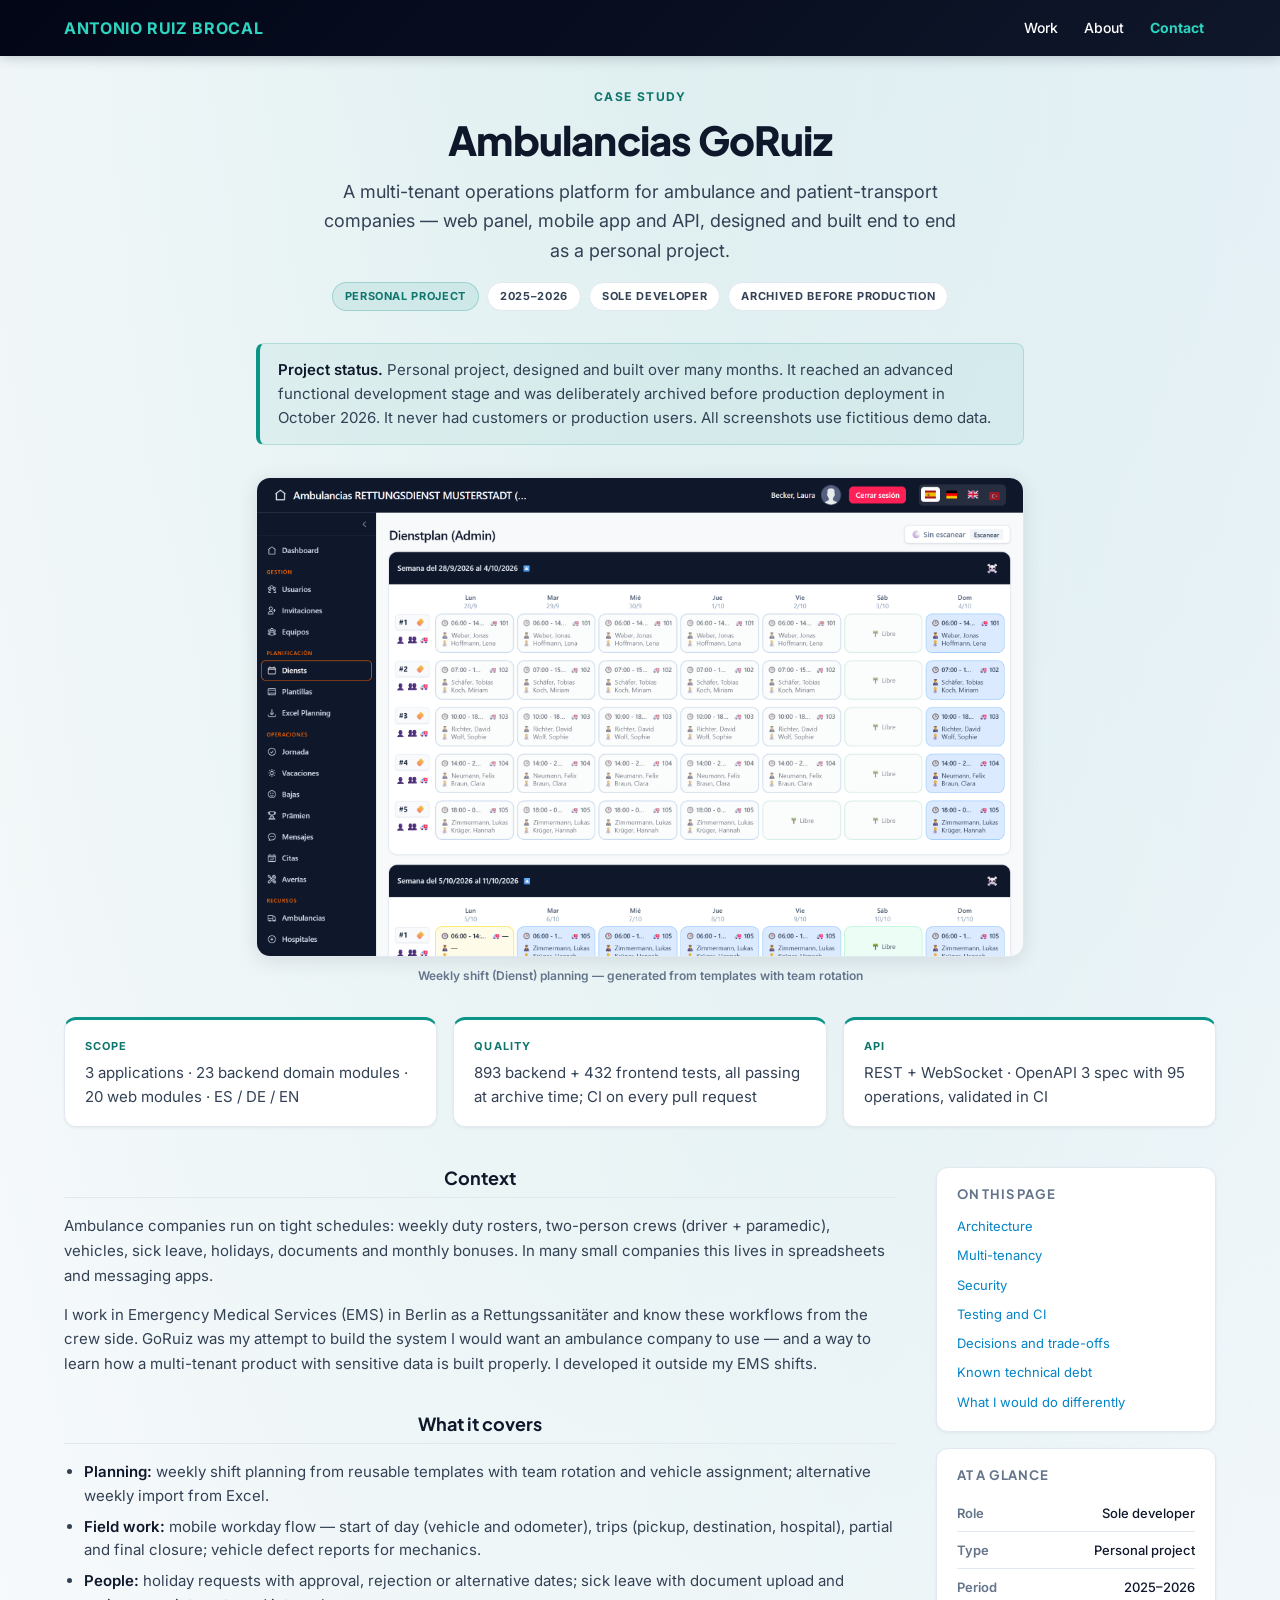
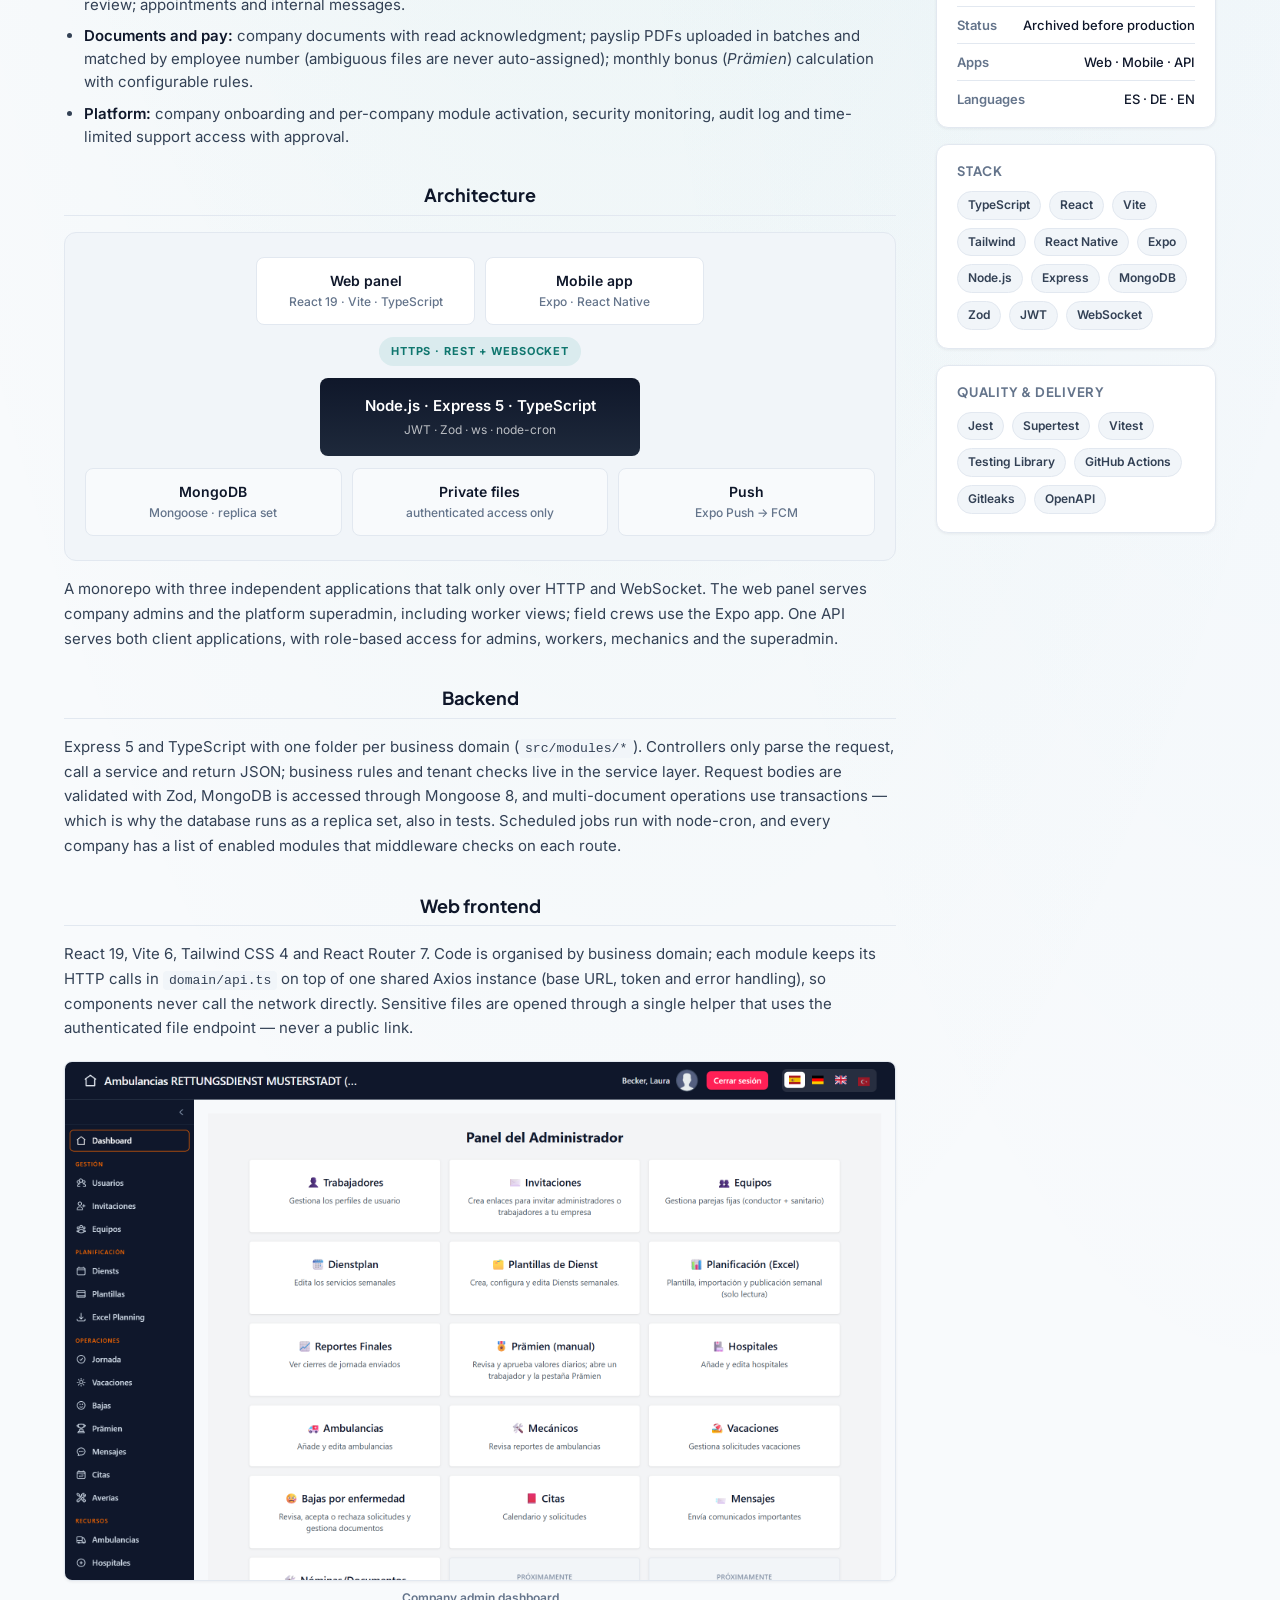
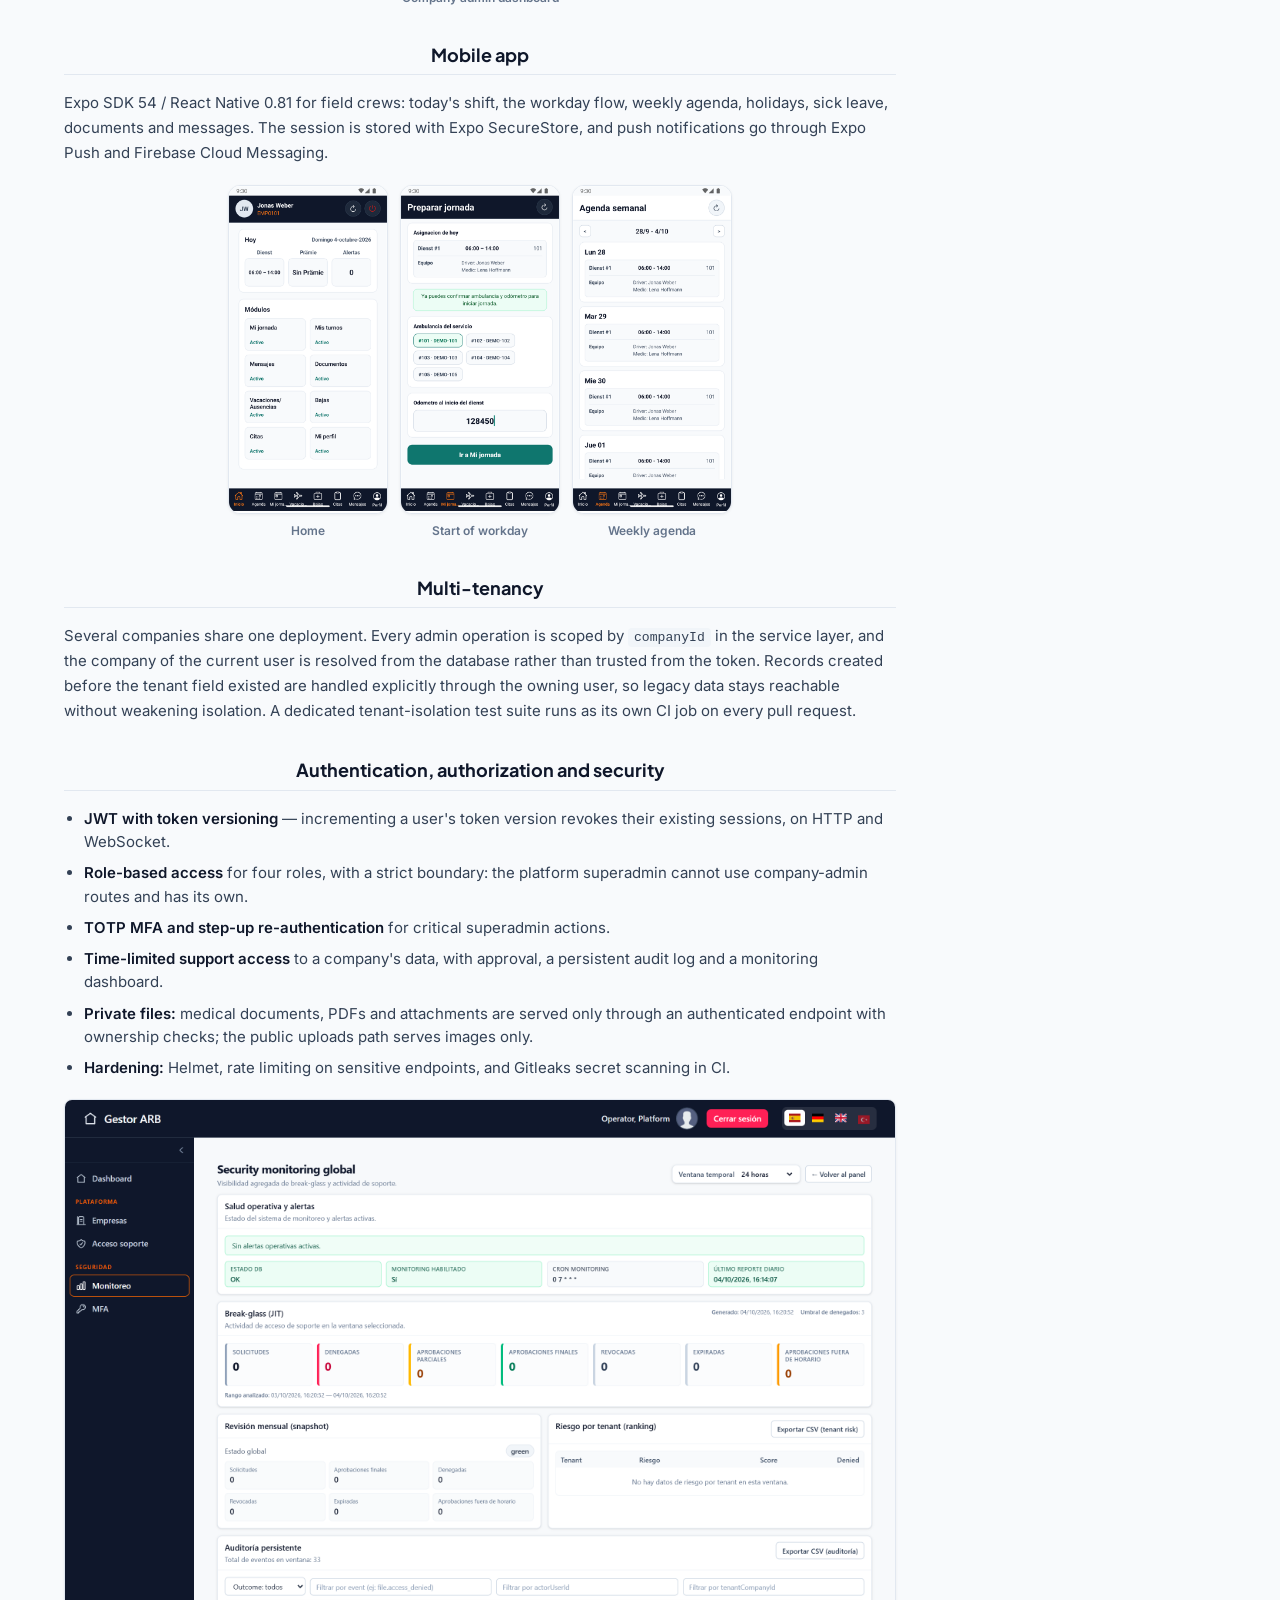
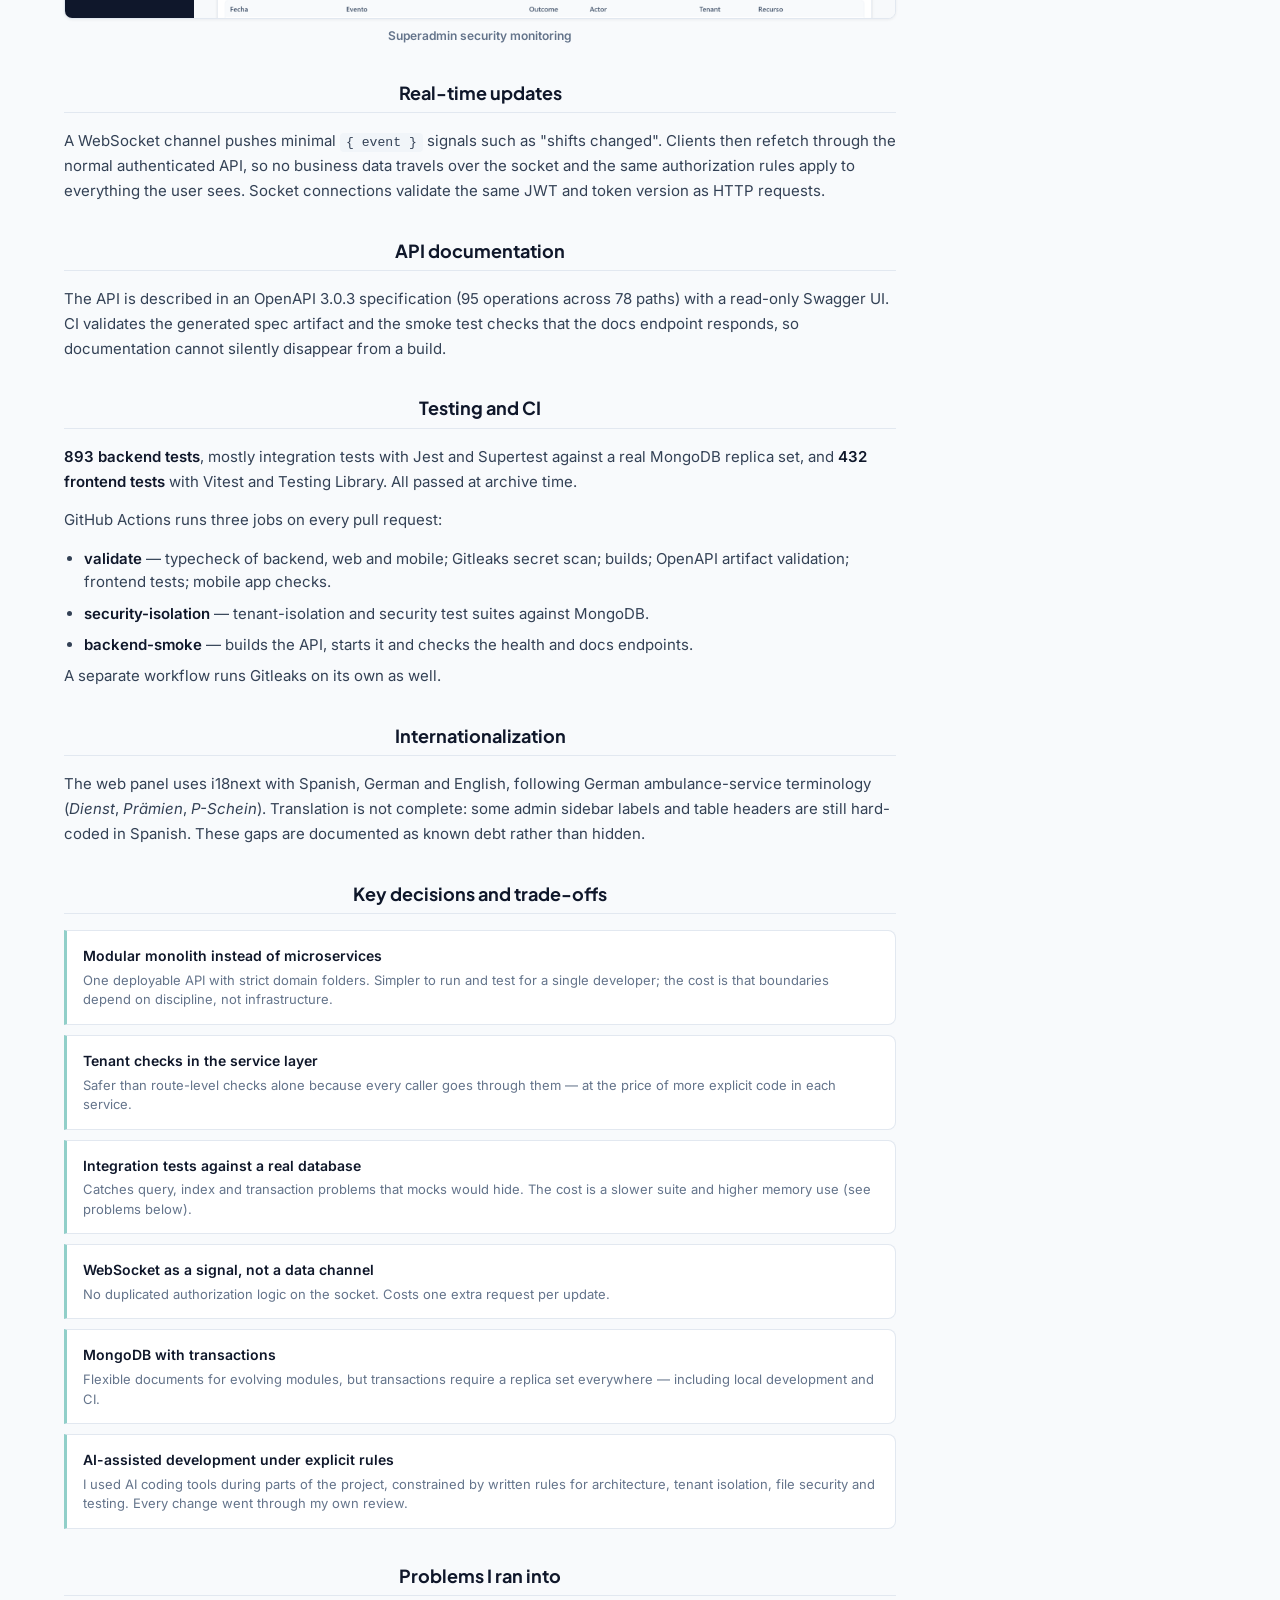
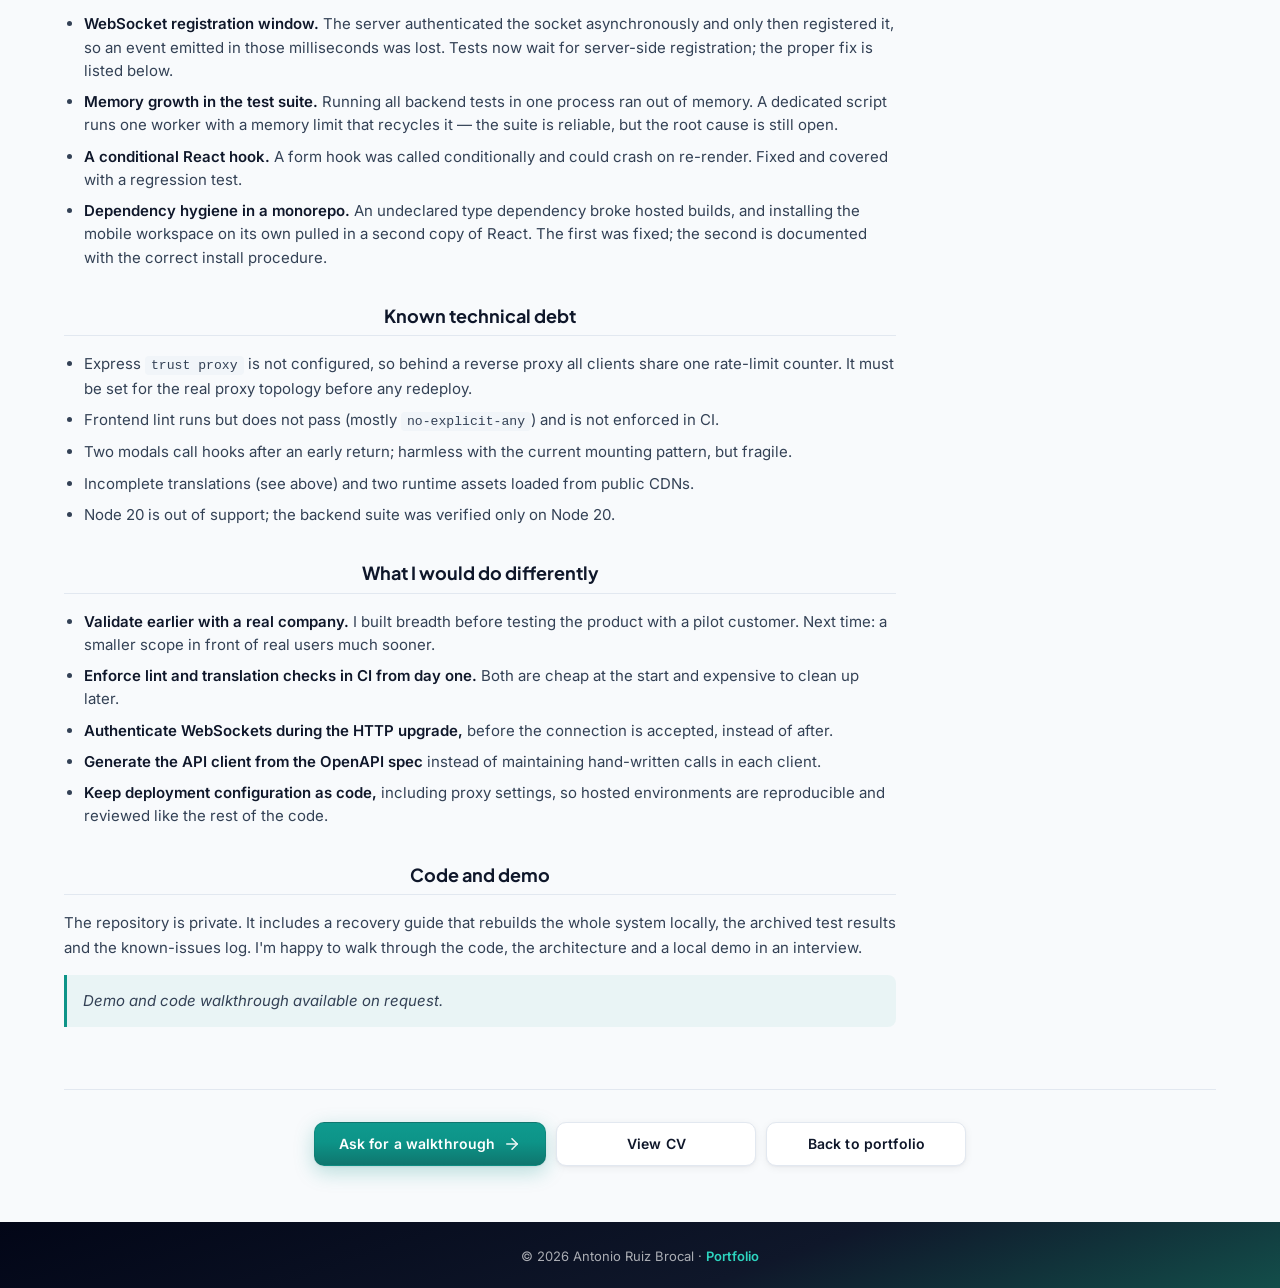
==== commit aafc9953: "Portfolio RC: three-screenshot home gallery, uncropped case-study preview, TOC first - Home shows 3 " ====
--- a/goruiz-case-study.html
+++ b/goruiz-case-study.html
@@ -341,6 +341,18 @@
         </article>
 
         <aside class="cs-sidebar">
+          <nav class="cs-sidebar-card cs-toc" aria-label="On this page">
+            <h3>On this page</h3>
+            <ul>
+              <li><a href="#architecture">Architecture</a></li>
+              <li><a href="#multi-tenancy">Multi-tenancy</a></li>
+              <li><a href="#security">Security</a></li>
+              <li><a href="#testing">Testing and CI</a></li>
+              <li><a href="#decisions">Decisions and trade-offs</a></li>
+              <li><a href="#debt">Known technical debt</a></li>
+              <li><a href="#differently">What I would do differently</a></li>
+            </ul>
+          </nav>
           <div class="cs-sidebar-card">
             <h3>At a glance</h3>
             <dl class="cs-meta">
@@ -367,18 +379,6 @@
               <li>GitHub Actions</li><li>Gitleaks</li><li>OpenAPI</li>
             </ul>
           </div>
-          <nav class="cs-sidebar-card cs-toc" aria-label="On this page">
-            <h3>On this page</h3>
-            <ul>
-              <li><a href="#architecture">Architecture</a></li>
-              <li><a href="#multi-tenancy">Multi-tenancy</a></li>
-              <li><a href="#security">Security</a></li>
-              <li><a href="#testing">Testing and CI</a></li>
-              <li><a href="#decisions">Decisions and trade-offs</a></li>
-              <li><a href="#debt">Known technical debt</a></li>
-              <li><a href="#differently">What I would do differently</a></li>
-            </ul>
-          </nav>
         </aside>
       </div>
 
--- a/styles.css
+++ b/styles.css
@@ -812,6 +812,23 @@
   margin-inline: auto;
 }
 
+.showcase-row-mixed {
+  grid-template-columns: 1fr;
+}
+
+@media (min-width: 640px) {
+  /* 0.304fr makes the phone screenshot (540x1110) as tall as the 16:10 web screenshots */
+  .showcase-row-mixed {
+    grid-template-columns: minmax(0, 1fr) minmax(0, 1fr) minmax(0, 0.304fr);
+    align-items: start;
+    gap: 1.25rem;
+  }
+
+  .showcase-row-mixed .showcase-frame-mobile {
+    max-width: none;
+  }
+}
+
 .showcase-item {
   margin: 0;
   display: flex;
@@ -833,7 +850,7 @@
 }
 
 .showcase-frame-mobile {
-  aspect-ratio: 9 / 19.5;
+  aspect-ratio: 540 / 1110;
   max-width: 11rem;
   margin-inline: auto;
   border-radius: 0.75rem;
@@ -1767,7 +1784,7 @@
   box-shadow: var(--shadow-md);
   overflow: hidden;
   background: var(--color-bg-alt);
-  aspect-ratio: 16 / 9;
+  aspect-ratio: 16 / 10;
 }
 
 .cs-preview-frame img {
@@ -2255,6 +2272,10 @@
 :focus-visible {
   outline: 2px solid var(--color-accent);
   outline-offset: 2px;
+}
+
+.nowrap {
+  white-space: nowrap;
 }
 
 .skip-link {
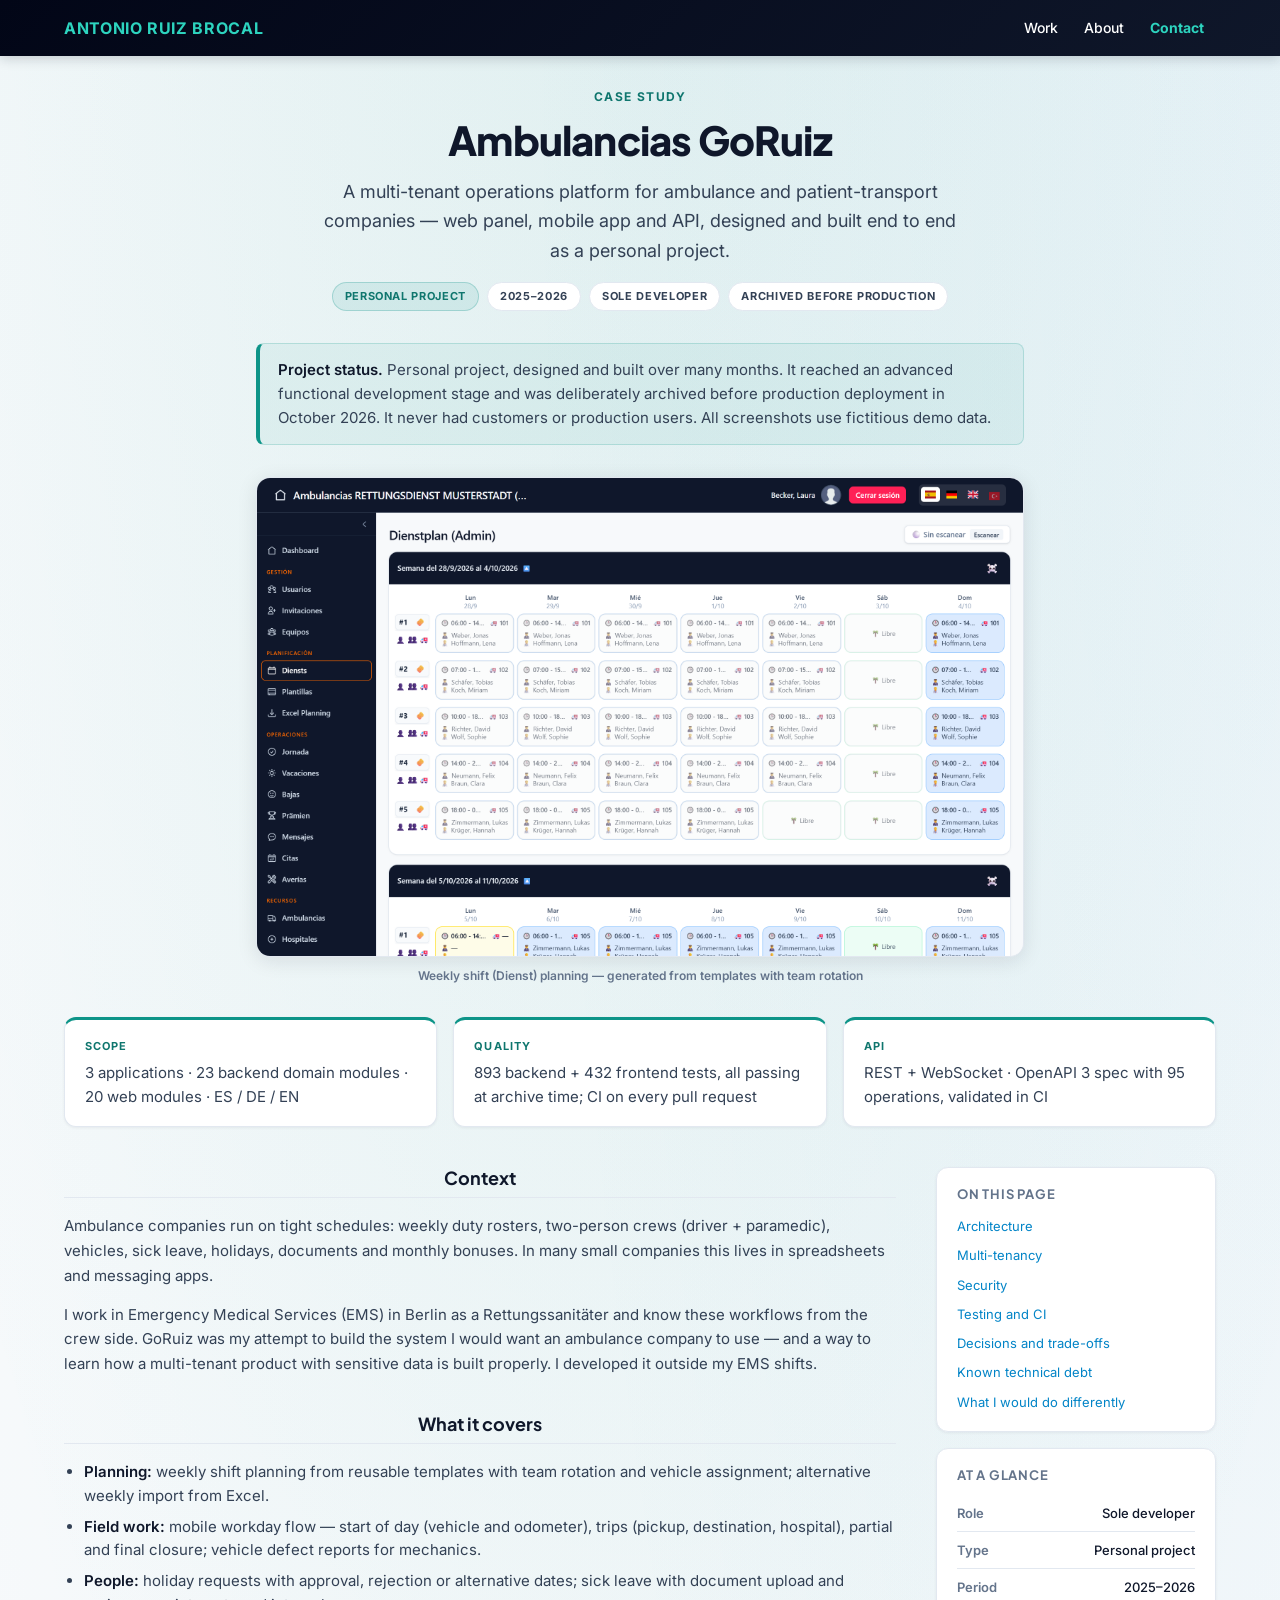
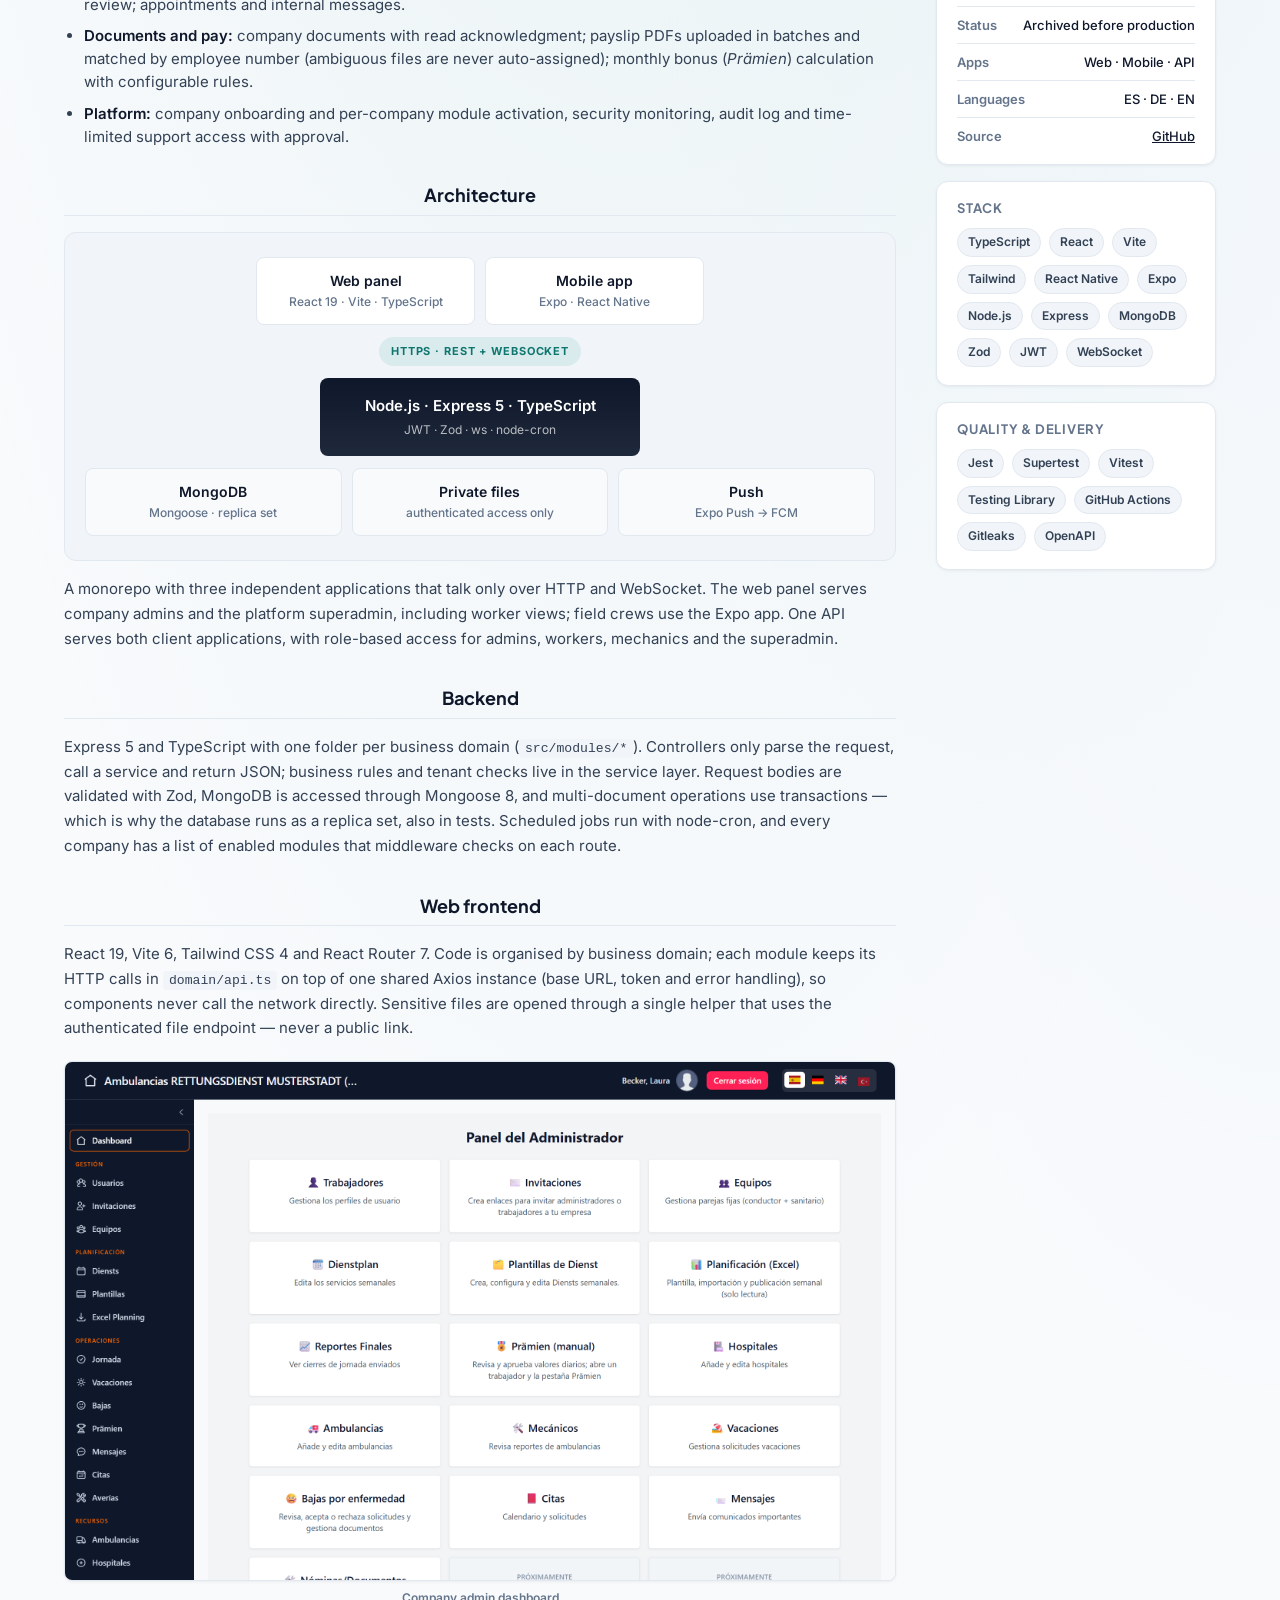
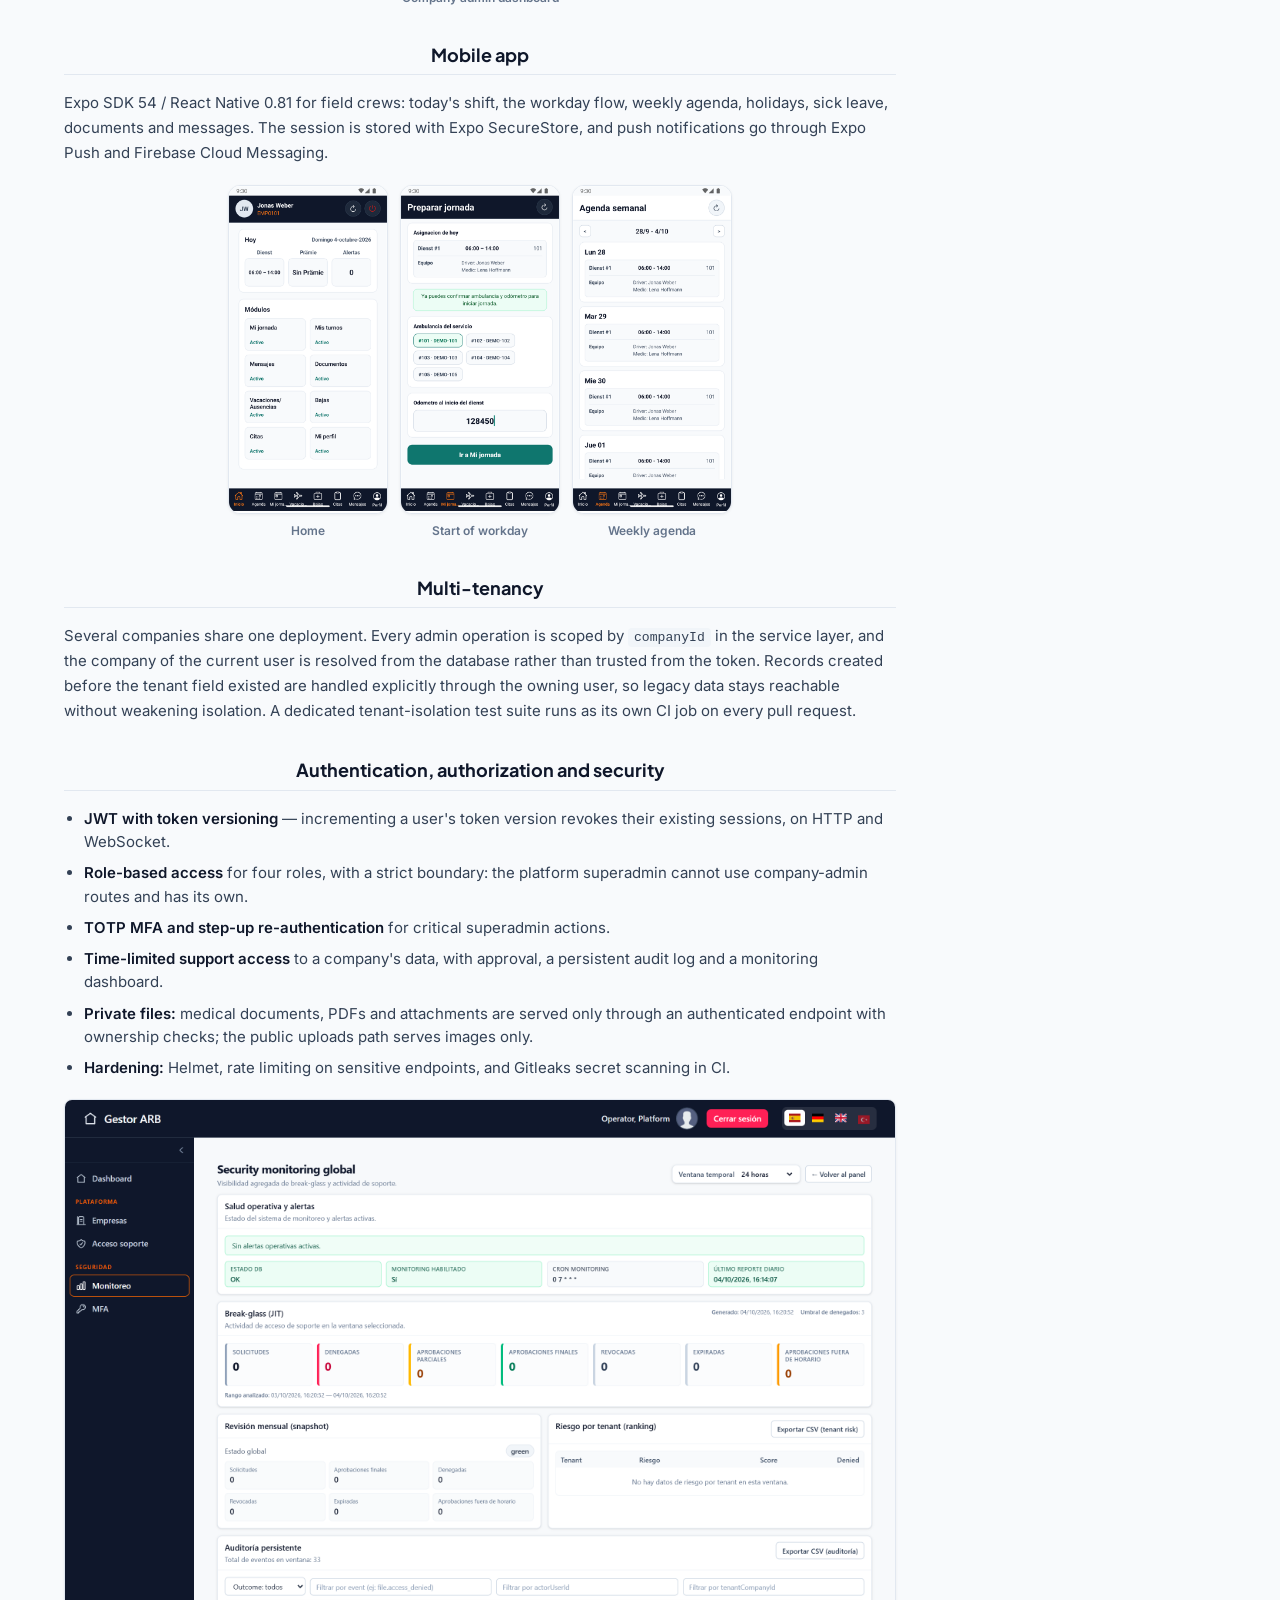
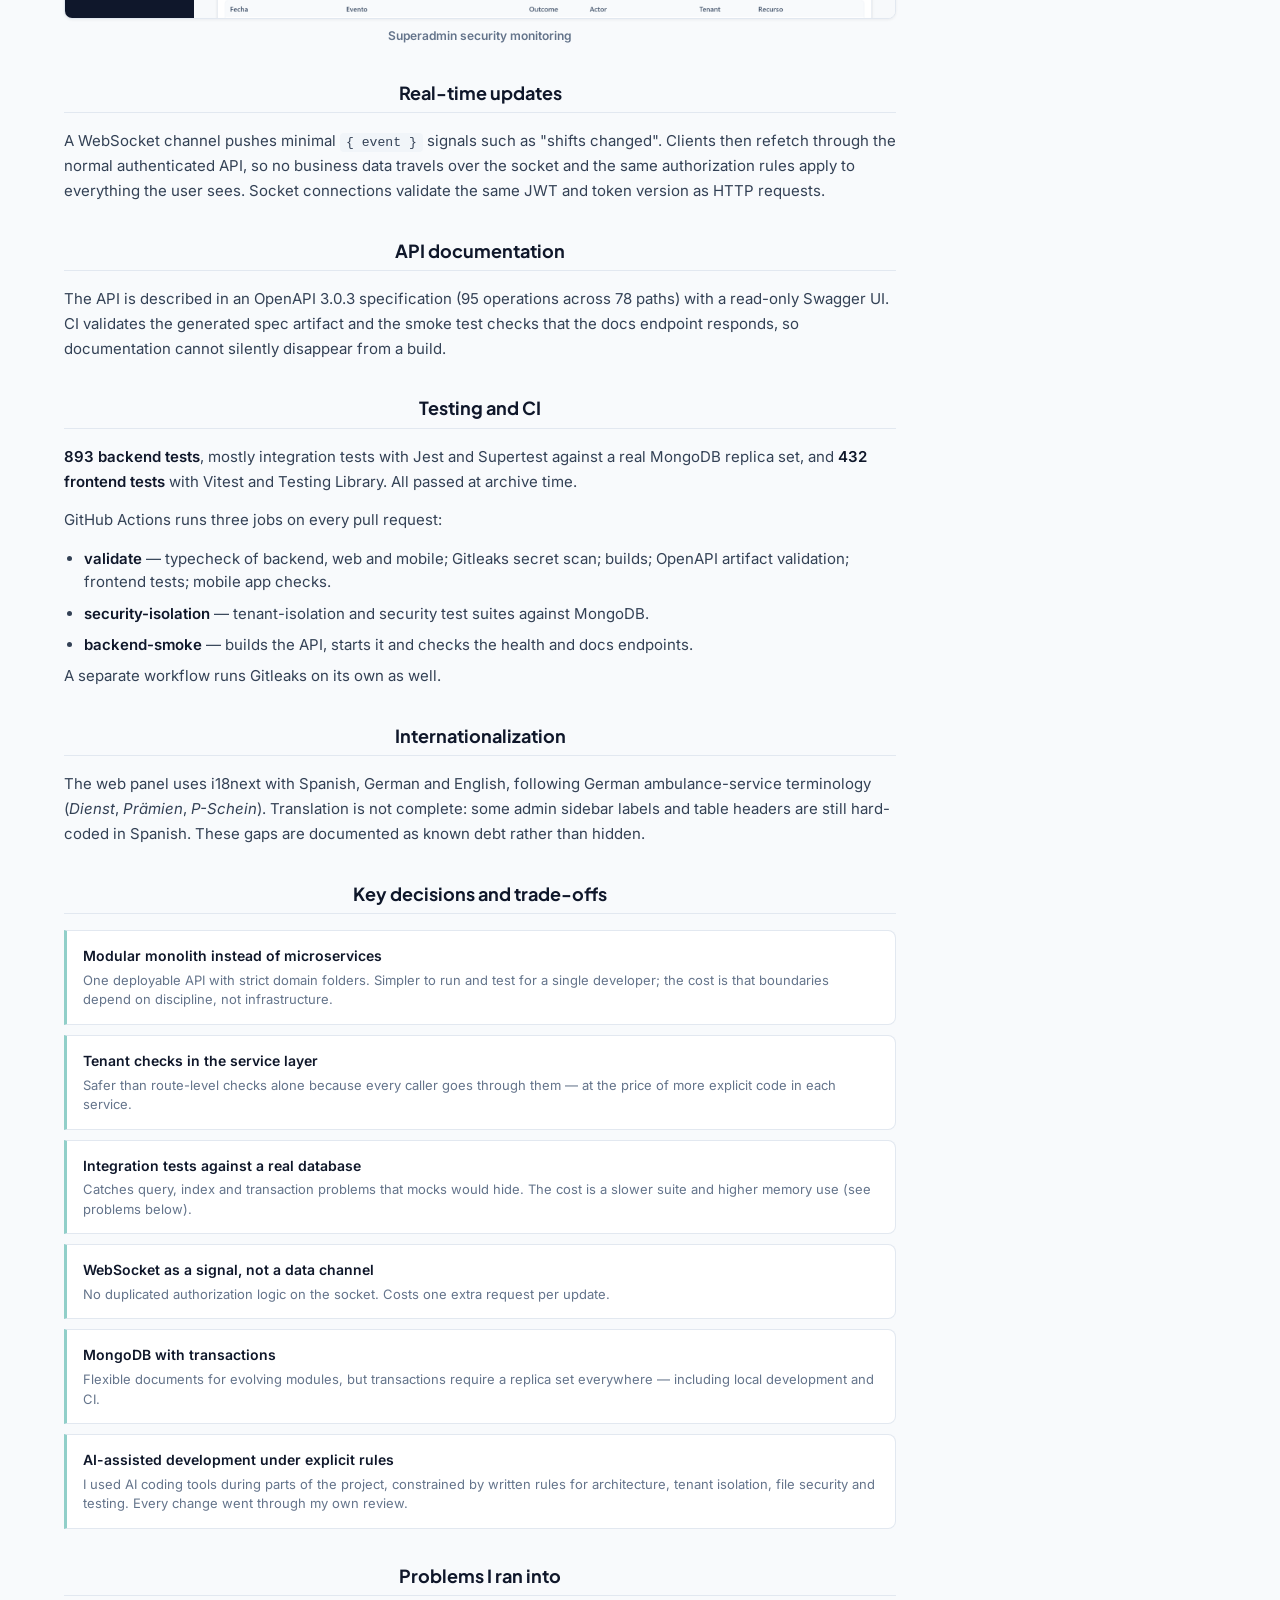
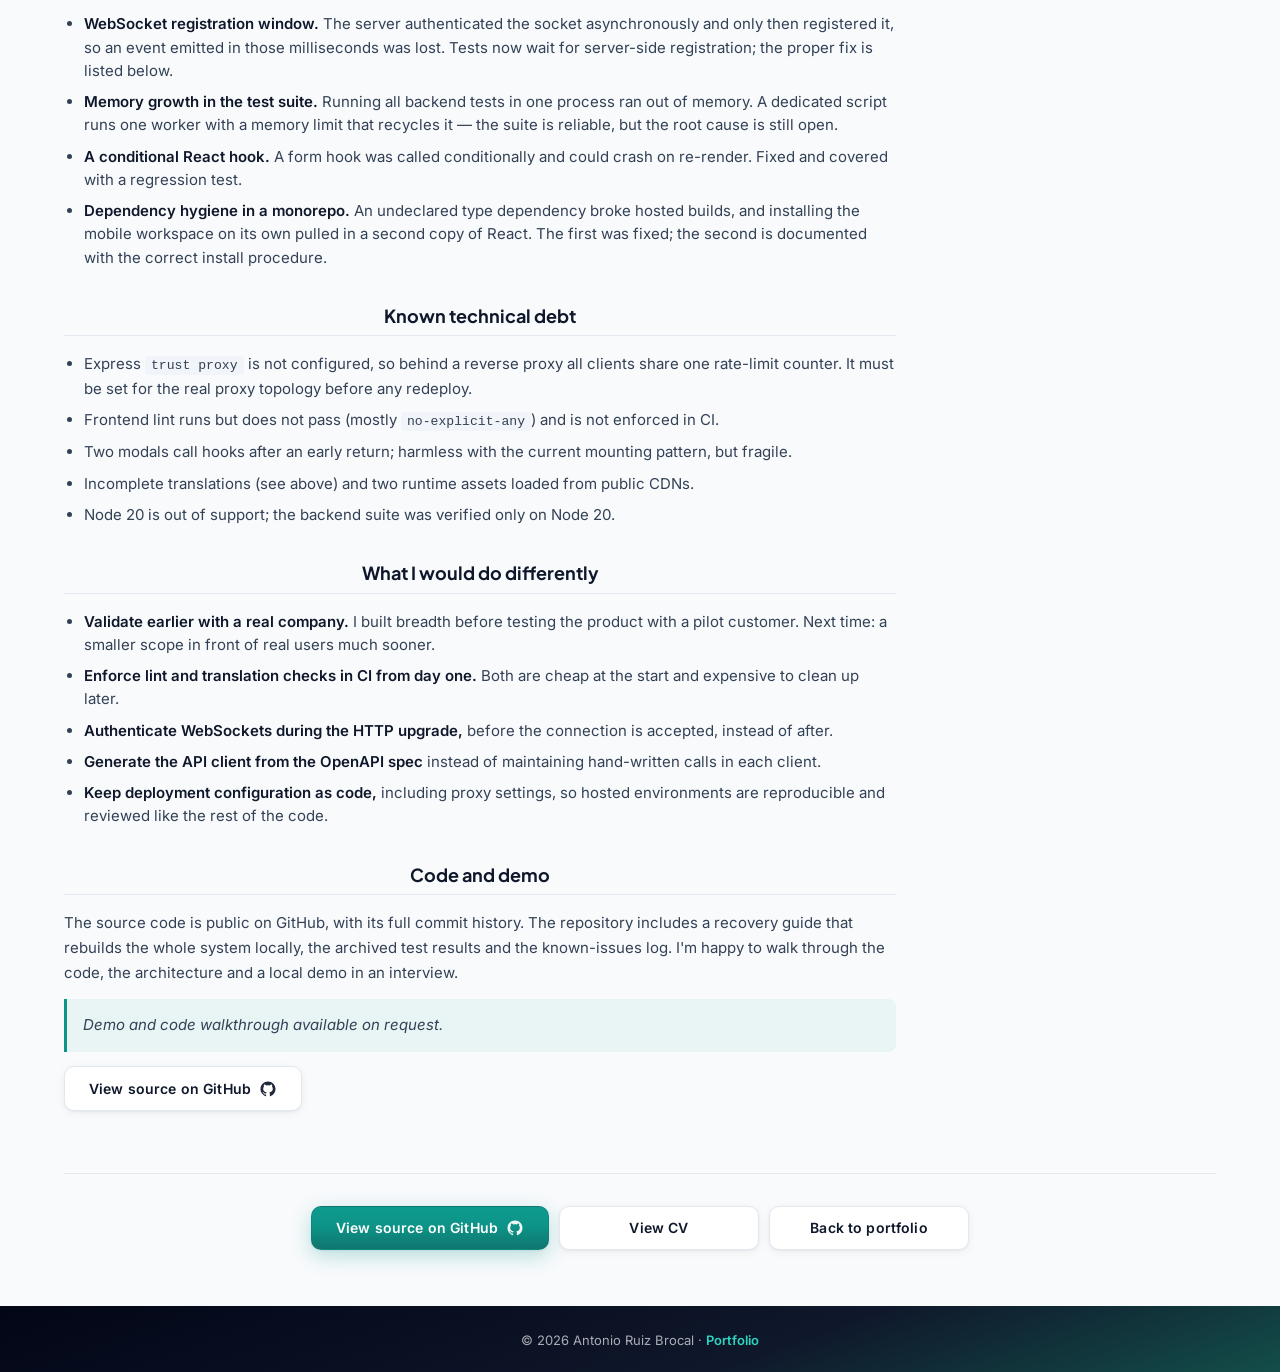
==== commit 934d4609: "Link the public GoRuiz repository from the home page and case study" ====
--- a/goruiz-case-study.html
+++ b/goruiz-case-study.html
@@ -332,10 +332,12 @@
           <section class="cs-block" id="access">
             <h2>Code and demo</h2>
             <p>
-              The repository is private. It includes a recovery guide that rebuilds the whole system locally, the archived test results and the known-issues log.
-              I'm happy to walk through the code, the architecture and a local demo in an interview.
+              The source code is public on GitHub, with its full commit history. The repository includes a recovery guide that rebuilds the whole
+              system locally, the archived test results and the known-issues log. I'm happy to walk through the code, the architecture and a
+              local demo in an interview.
             </p>
             <p class="cs-note">Demo and code walkthrough available on request.</p>
+            <p><a class="btn btn-secondary btn-project" href="https://github.com/Brocal82/Ambulancias-GoRuiz-Public" target="_blank" rel="noopener noreferrer"><span>View source on GitHub</span><svg class="btn-svg" width="18" height="18" viewBox="0 0 24 24" fill="currentColor" aria-hidden="true"><path d="M12 2C6.477 2 2 6.484 2 12.021c0 4.428 2.865 8.184 6.839 9.504.5.092.682-.217.682-.483 0-.237-.008-.868-.013-1.703-2.782.605-3.369-1.343-3.369-1.343-.454-1.158-1.11-1.466-1.11-1.466-.908-.62.069-.608.069-.608 1.003.07 1.531 1.032 1.531 1.032.892 1.53 2.341 1.088 2.91.832.092-.647.35-1.088.636-1.338-2.22-.253-4.555-1.113-4.555-4.951 0-1.093.39-1.988 1.029-2.688-.103-.253-.446-1.272.098-2.65 0 0 .84-.27 2.75 1.026A9.564 9.564 0 0 1 12 6.844c.85.004 1.705.115 2.504.337 1.909-1.296 2.747-1.027 2.747-1.027.546 1.379.202 2.398.1 2.651.64.7 1.028 1.595 1.028 2.688 0 3.848-2.339 4.695-4.566 4.943.359.309.678.92.678 1.855 0 1.338-.012 2.419-.012 2.747 0 .268.18.58.688.482A10.019 10.019 0 0 0 22 12.021C22 6.484 17.522 2 12 2z"/></svg></a></p>
           </section>
 
         </article>
@@ -362,6 +364,7 @@
               <div><dt>Status</dt><dd>Archived before production</dd></div>
               <div><dt>Apps</dt><dd>Web · Mobile · API</dd></div>
               <div><dt>Languages</dt><dd>ES · DE · EN</dd></div>
+              <div><dt>Source</dt><dd><a href="https://github.com/Brocal82/Ambulancias-GoRuiz-Public" target="_blank" rel="noopener noreferrer">GitHub</a></dd></div>
             </dl>
           </div>
           <div class="cs-sidebar-card">
@@ -383,9 +386,9 @@
       </div>
 
       <div class="cs-actions">
-        <a href="index.html#contacto" class="btn btn-primary btn-project">
-          <span>Ask for a walkthrough</span>
-          <svg class="btn-svg" width="18" height="18" viewBox="0 0 24 24" fill="none" stroke="currentColor" stroke-width="2" stroke-linecap="round" stroke-linejoin="round" aria-hidden="true"><path d="M5 12h14"/><path d="m12 5 7 7-7 7"/></svg>
+        <a href="https://github.com/Brocal82/Ambulancias-GoRuiz-Public" class="btn btn-primary btn-project" target="_blank" rel="noopener noreferrer">
+          <span>View source on GitHub</span>
+          <svg class="btn-svg" width="18" height="18" viewBox="0 0 24 24" fill="currentColor" aria-hidden="true"><path d="M12 2C6.477 2 2 6.484 2 12.021c0 4.428 2.865 8.184 6.839 9.504.5.092.682-.217.682-.483 0-.237-.008-.868-.013-1.703-2.782.605-3.369-1.343-3.369-1.343-.454-1.158-1.11-1.466-1.11-1.466-.908-.62.069-.608.069-.608 1.003.07 1.531 1.032 1.531 1.032.892 1.53 2.341 1.088 2.91.832.092-.647.35-1.088.636-1.338-2.22-.253-4.555-1.113-4.555-4.951 0-1.093.39-1.988 1.029-2.688-.103-.253-.446-1.272.098-2.65 0 0 .84-.27 2.75 1.026A9.564 9.564 0 0 1 12 6.844c.85.004 1.705.115 2.504.337 1.909-1.296 2.747-1.027 2.747-1.027.546 1.379.202 2.398.1 2.651.64.7 1.028 1.595 1.028 2.688 0 3.848-2.339 4.695-4.566 4.943.359.309.678.92.678 1.855 0 1.338-.012 2.419-.012 2.747 0 .268.18.58.688.482A10.019 10.019 0 0 0 22 12.021C22 6.484 17.522 2 12 2z"/></svg>
         </a>
         <a href="cv/antonio-ruiz-brocal-cv.html" class="btn btn-secondary btn-project">View CV</a>
         <a href="index.html#proyectos" class="btn btn-secondary btn-project">Back to portfolio</a>
